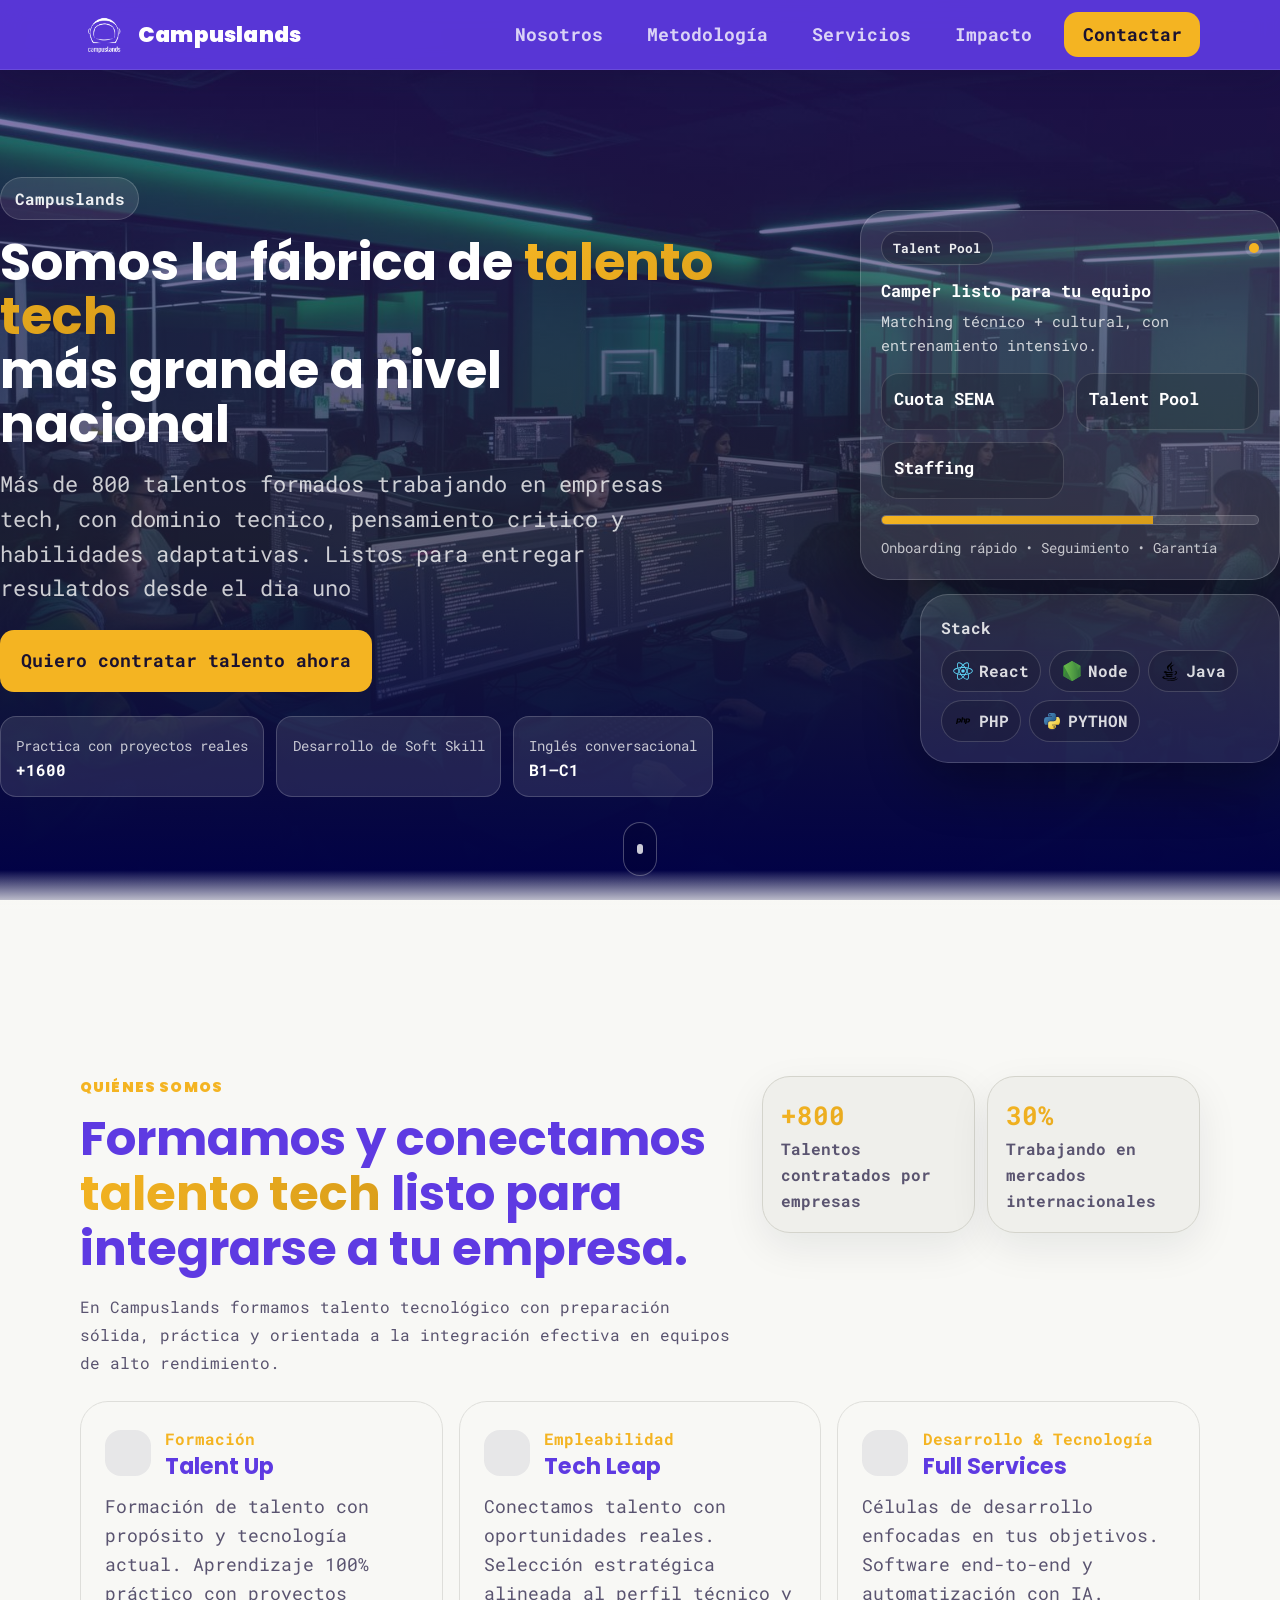
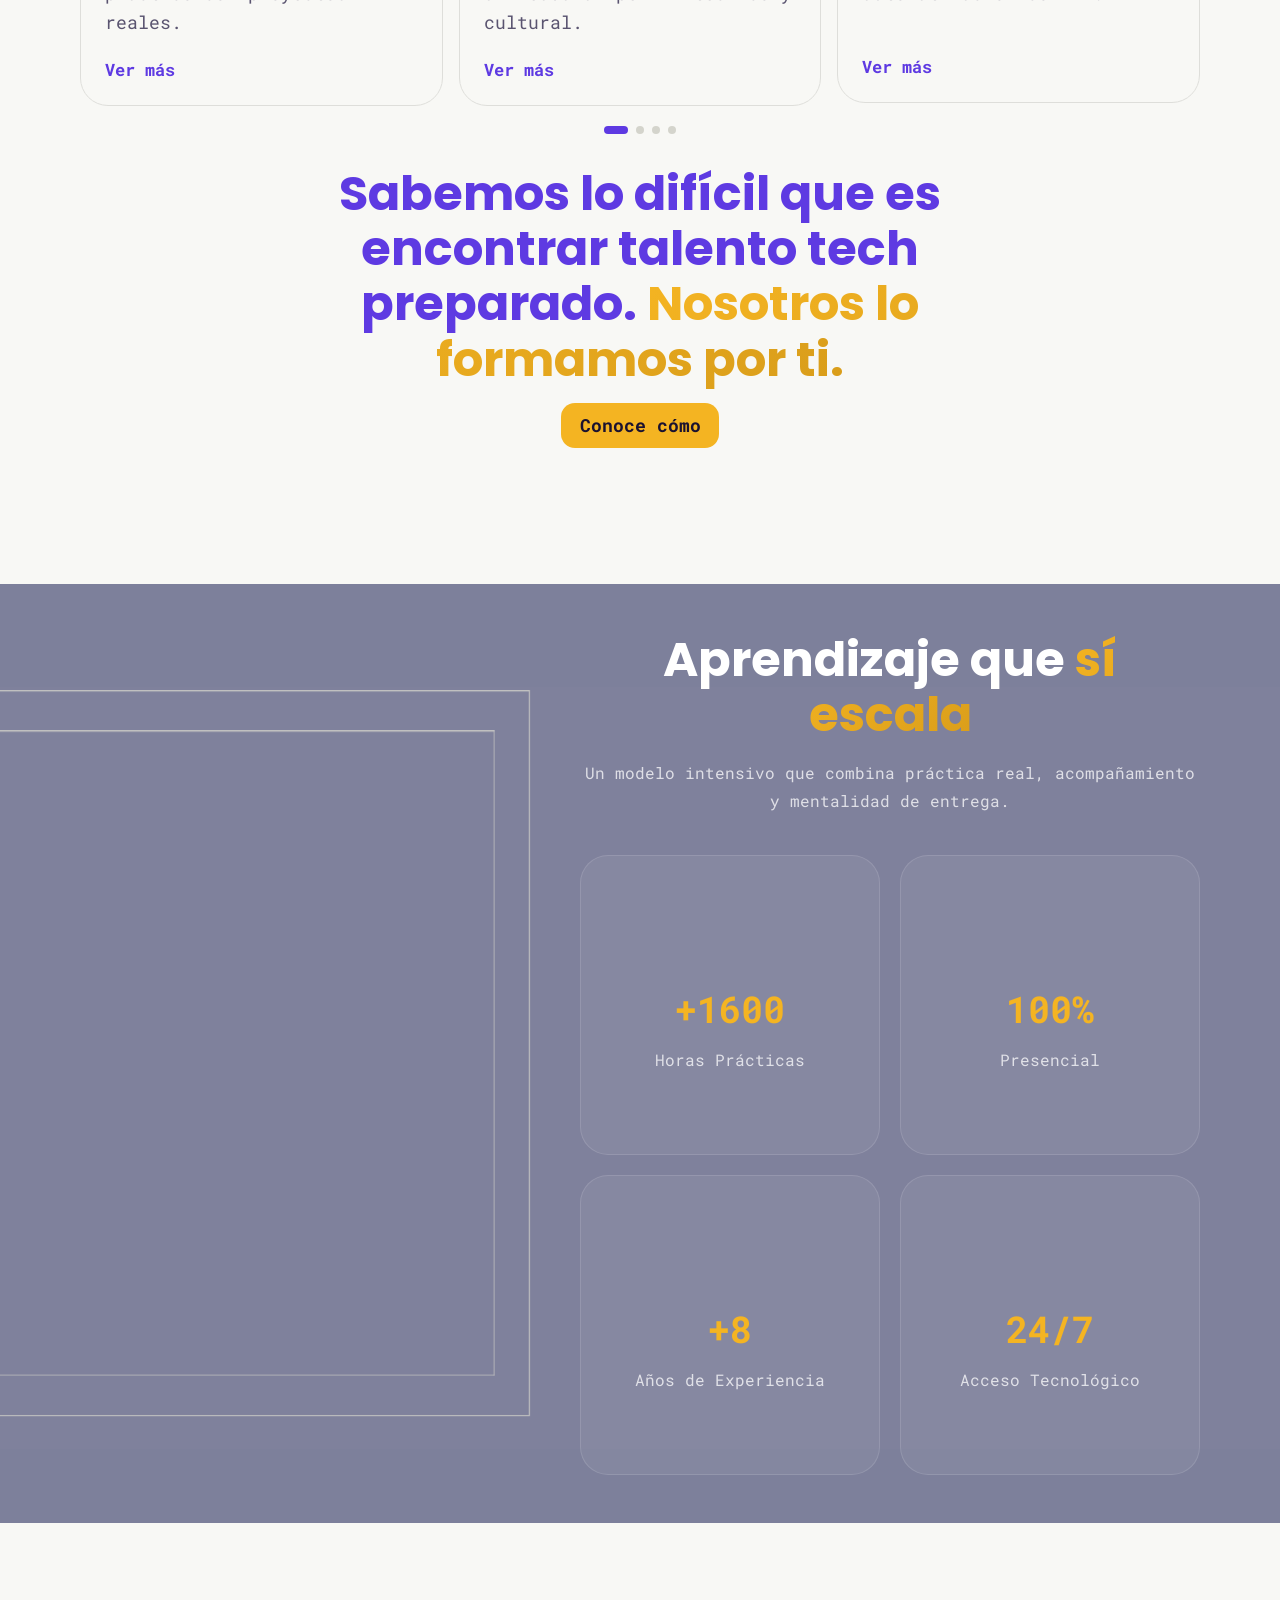
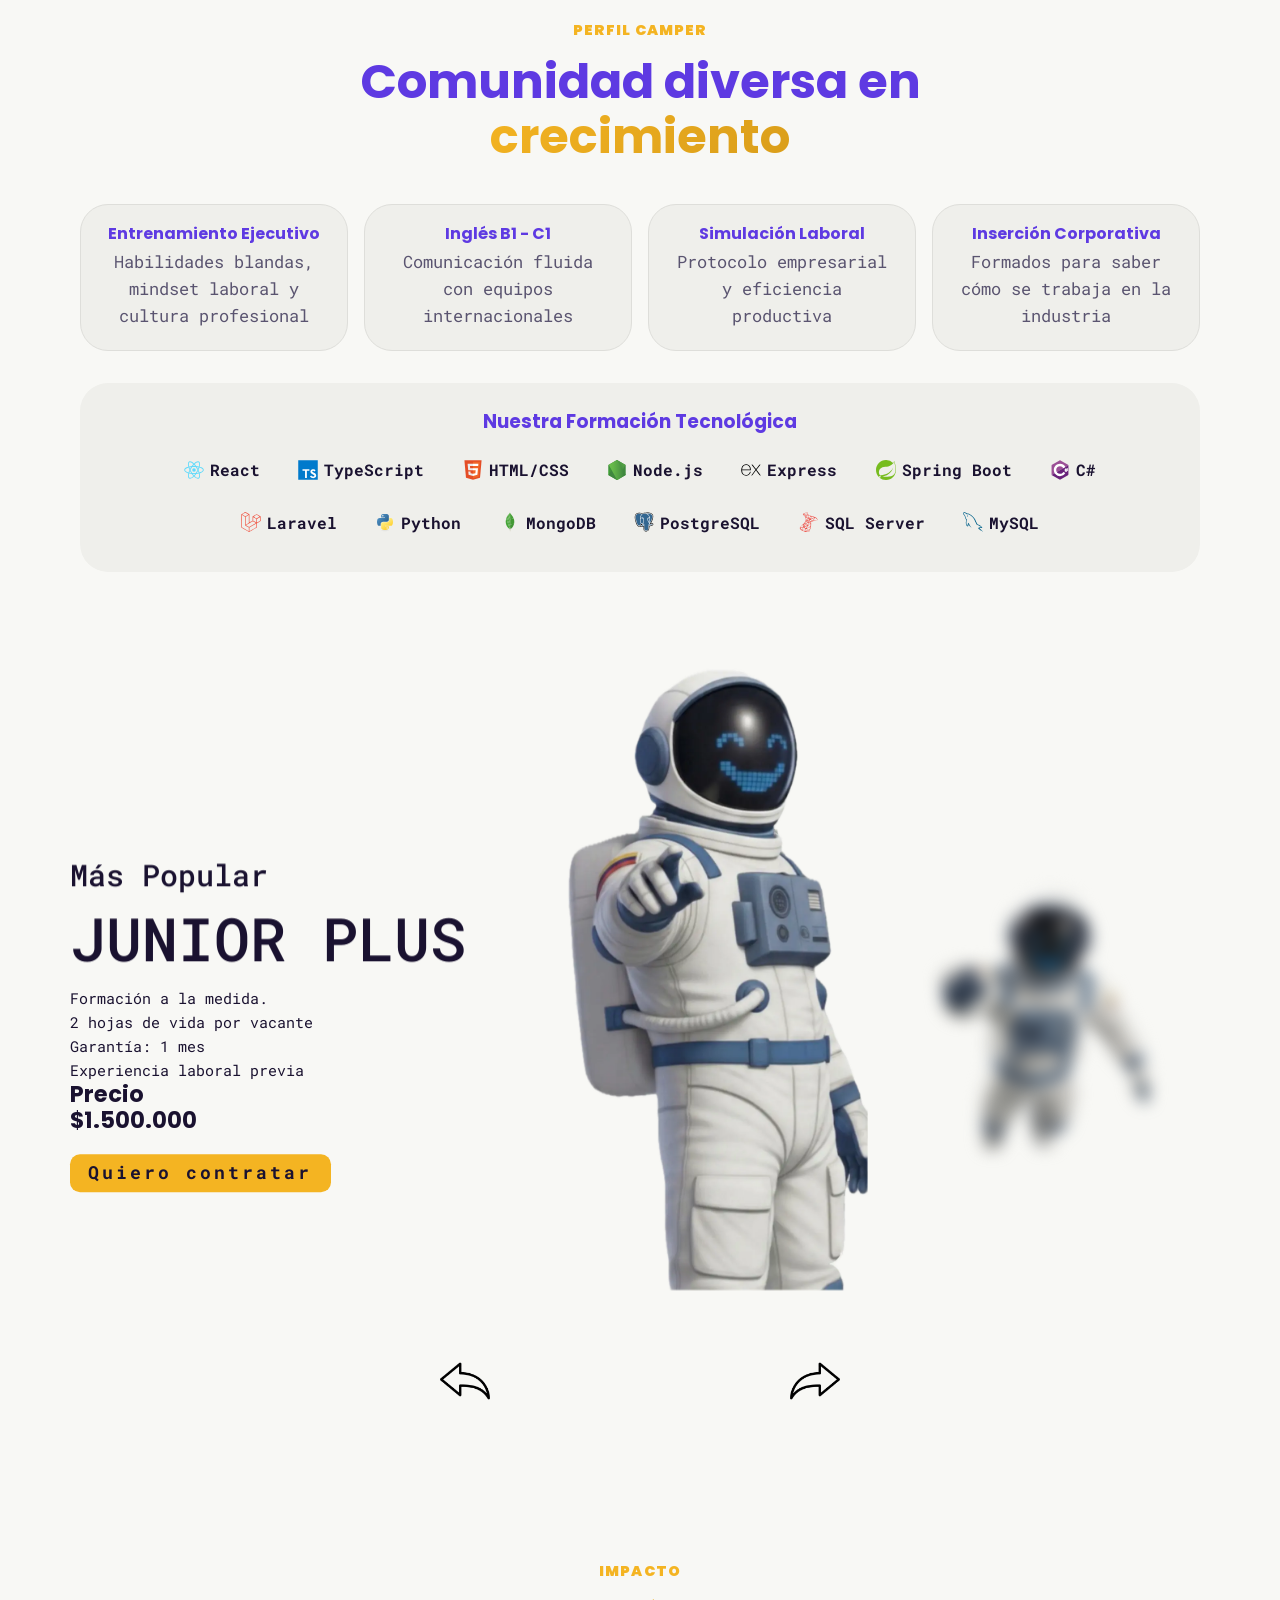
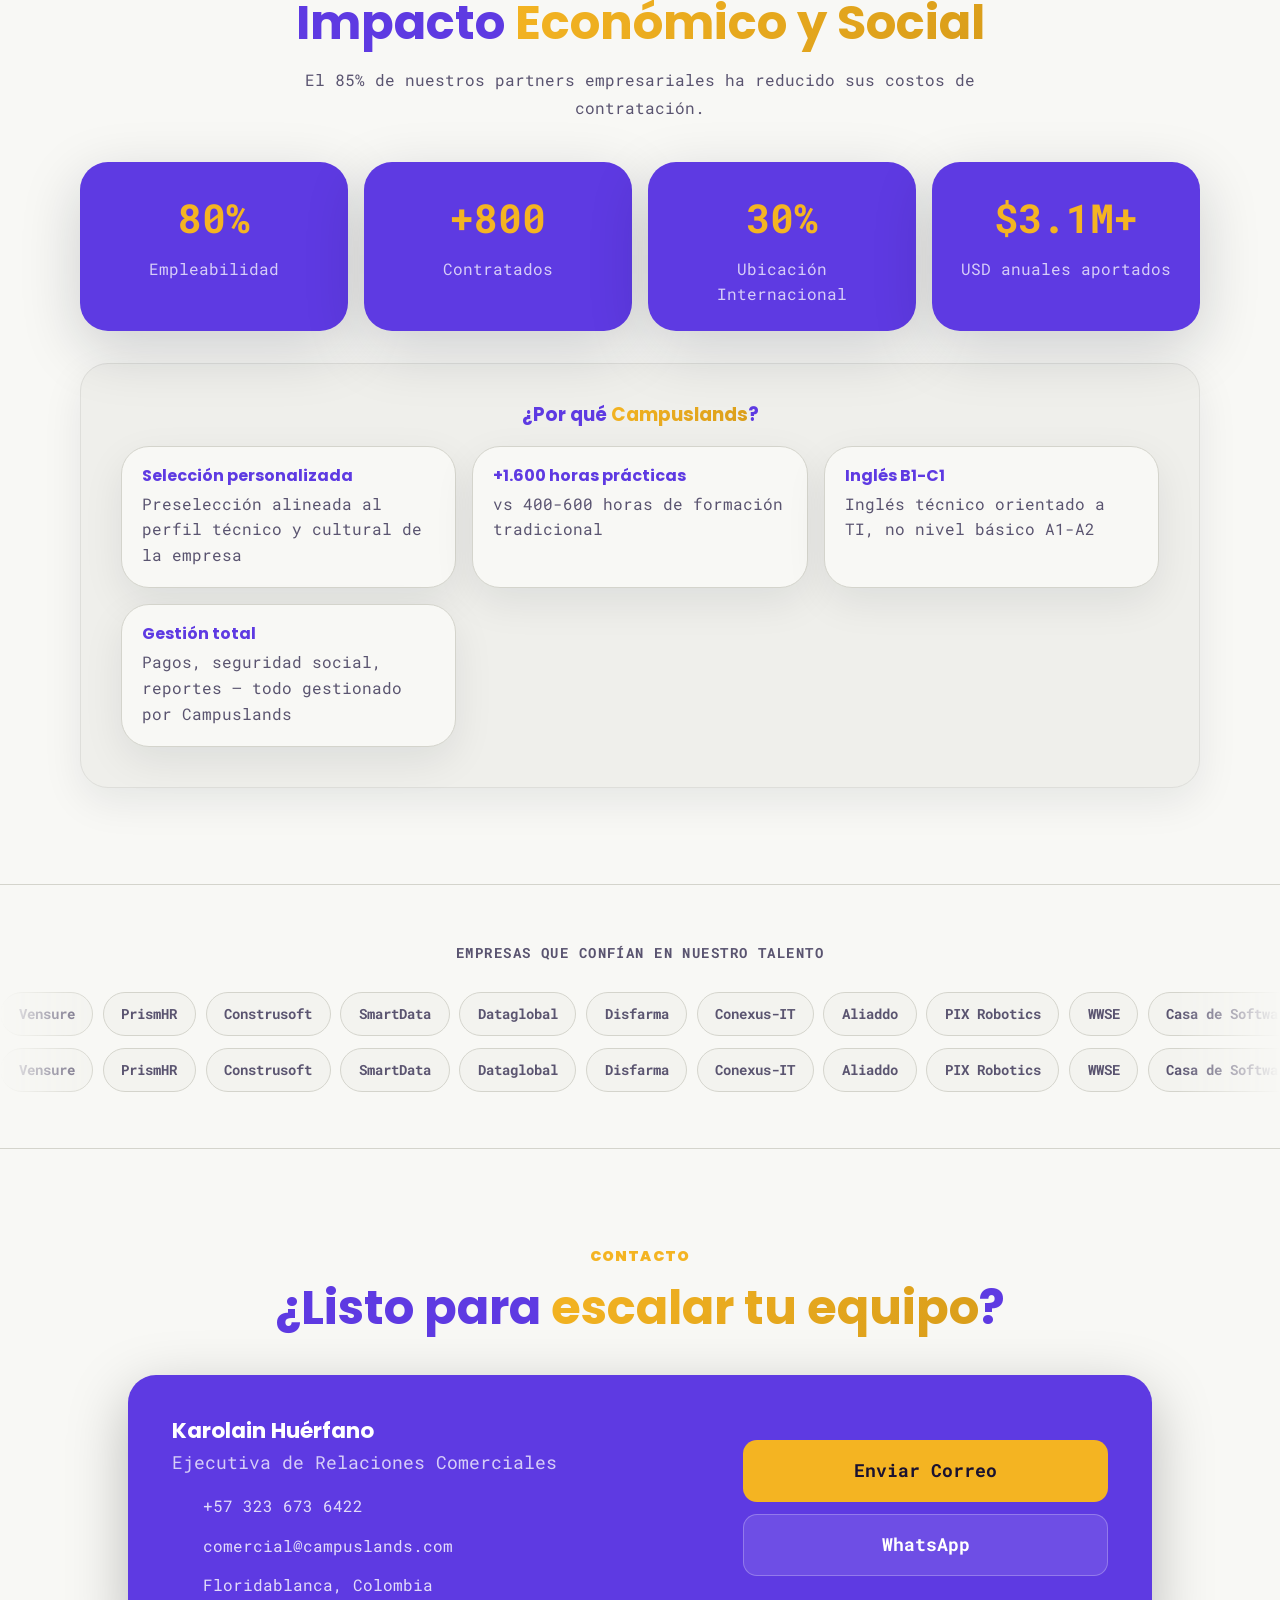
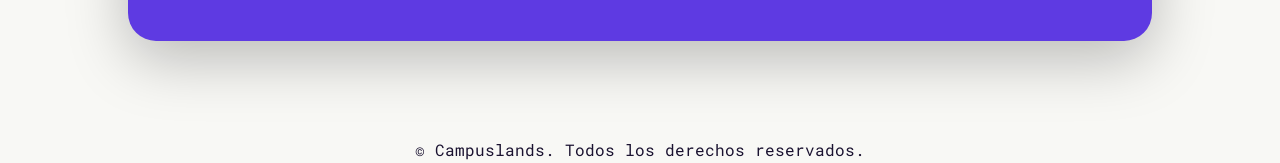
==== index.html @ 9b0f1760 "feat: :sparkles: panel number two add text and button at the end" ====
<!DOCTYPE html>
<html lang="es">

<head>
  <meta charset="UTF-8" />
  <meta name="viewport" content="width=device-width, initial-scale=1.0" />
  <title>Campuslands | Talento Tech a tu Medida</title>
  <meta name="description"
    content="Formamos talento tecnológico a la medida de tu empresa. Programadores listos desde el primer día." />

  <!-- Fonts: Poppins (UI/headings) + Roboto Mono (body) -->
  <link rel="preconnect" href="https://fonts.googleapis.com" />
  <link rel="preconnect" href="https://fonts.gstatic.com" crossorigin />
  <link href="https://fonts.googleapis.com/css2?family=Poppins:wght@400;600;700;900&family=Roboto+Mono:wght@300;400;500&display=swap"
    rel="stylesheet" />

  <!-- CSS -->
  <link rel="stylesheet" href="CSS/main.css" />

  <!-- Lucide Icons -->
  <script src="https://unpkg.com/lucide@0.344.0/dist/umd/lucide.min.js" defer></script>
</head>

<body>

  <!-- NAVBAR -->
  <nav class="navbar">
    <div class="container nav-container">
      <a href="#top" class="nav-brand" aria-label="Ir al inicio">
        <img src="IMG/logo-campus-blanco.png" alt="Campuslands Logo" class="nav-logo" width="48" height="48"
          fetchpriority="high" />
        <span class="nav-title">Campuslands</span>
      </a>

      <div class="nav-menu" id="navMenu">
        <a href="#about" class="nav-link">Nosotros</a>
        <a href="#methodology" class="nav-link">Metodología</a>
        <a href="#services" class="nav-link">Servicios</a>
        <a href="#impact" class="nav-link">Impacto</a>
        <button class="btn-contact" id="btnOpenModal" type="button">Contactar</button>
      </div>

      <button class="nav-toggle" id="navToggle" aria-label="Abrir menú" type="button">
        <span></span><span></span><span></span>
      </button>

      <a href="#contact" class="nav-cta-mobile">Contactar</a>
    </div>
  </nav>

  <!-- HERO -->
  <header class="hero" id="top">
    <div class="hero-overlay"></div>
    <div class="container hero-shell">
      <div class="hero-grid">
        <div class="hero-text fade-up">
          <span class="hero-brand">Campuslands</span>
          <h1 class="hero-title">
            Somos la fábrica de <span class="text-gradient">talento tech</span><br />
            más grande a nivel nacional
          </h1>
          <p class="hero-description">
            Más de 800 talentos formados trabajando en empresas tech, con dominio tecnico, pensamiento critico y habilidades adaptativas. Listos para entregar resulatdos desde el dia uno
          </p>

          <div class="hero-buttons">
            <a href="#contact" class="btn-primary btn-lg nav-link">Quiero contratar talento ahora</a>
          </div>

          <div class="hero-stats">
            <div class="mini-stat">
              <p class="mini-stat__label">Practica con proyectos reales</p>
              <p class="mini-stat__value" data-count="1600">+1600</p>
            </div>
            <div class="mini-stat">
              <p class="mini-stat__label">Desarrollo de Soft Skill</p>
            </div>
            <div class="mini-stat">
              <p class="mini-stat__label">Inglés conversacional</p>
              <p class="mini-stat__value">B1–C1</p>
            </div>
          </div>
        </div>

        <div class="hero-panel" aria-hidden="true">
          <div class="panel-card panel-card--main">
            <div class="panel-head">
              <span class="panel-pill">Talent Pool</span>
              <span class="panel-dot"></span>
            </div>
            <p class="panel-title">Camper listo para tu equipo</p>
            <p class="panel-sub">Matching técnico + cultural, con entrenamiento intensivo.</p>

            <div class="panel-kpis">
              <div class="panel-kpi">
                <div>
                  <p class="panel-title">Cuota SENA</p>
                </div>
              </div>
              <div class="panel-kpi">
                <div>
                  <p class="panel-title">Talent Pool</p>
                </div>
              </div>
              <div class="panel-kpi">
                <div>
                  <p class="panel-title">Staffing</p>
                </div>
              </div>
            </div>

            <div class="panel-bar"><span class="panel-bar__fill"></span></div>
            <p class="panel-foot">Onboarding rápido • Seguimiento • Garantía</p>
          </div>

          <div class="panel-card panel-card--side">
            <p class="side-title">Stack</p>
            <div class="side-tags">
              <span class="tech-item"><img src="IMG/tech/react.svg" alt="React"> React</span>
              <span class="tech-item"><img src="IMG/tech/nodejs.svg" alt="Node"> Node</span>
              <span class="tech-item"><img src="IMG/tech/java.svg" alt="Java"> Java</span>
              <span class="tech-item"><img src="IMG/tech/php.svg" alt="PHP"> PHP</span>
              <span class="tech-item"><img src="IMG/tech/python.svg" alt="PYTHON"> PYTHON</span>
            </div>
          </div>
        </div>
      </div>
    </div>

    <a class="hero-scroll nav-link" href="#about" aria-label="Ir a la sección Nosotros"><span></span></a>
  </header>

   <!-- ABOUT -->
  <section id="about" class="section section-about">
    <div class="container">
      <div class="section-split">
        <div class="section-header section-header--left">
          <p class="section-tag">Quiénes Somos</p>
          <h2 class="section-title">
            Formamos y conectamos <span class="text-gradient">talento tech</span> listo para integrarse a tu empresa.
          </h2>
          <p class="section-description">
            En Campuslands formamos talento tecnológico con preparación sólida, práctica y orientada a la
            integración efectiva en equipos de alto rendimiento.
          </p>
        </div>
 
        <div class="split-aside">
          <div class="aside-card">
            <p class="aside-kpi" data-count="800">+800</p>
            <p class="aside-label">Talentos contratados por empresas</p>
          </div>
          <div class="aside-card">
            <p class="aside-kpi" data-count="30">30%</p>
            <p class="aside-label">Trabajando en mercados internacionales</p>
          </div>
        </div>
      </div>

      <!-- Slider horizontal de cards -->
      <div class="cards-slider">
        <div class="cards-track">

          <div class="about-card" data-expandable>
            <div class="card-top">
              <div class="card-icon"><i data-lucide="users" aria-hidden="true"></i></div>
              <div>
                <p class="card-subtitle">Formación</p>
                <h3 class="card-title">Talent Up</h3>
              </div>
            </div>
            <p class="card-description">
              Formación de talento con propósito y tecnología actual. Aprendizaje 100% práctico con proyectos reales.
            </p>
            <button class="btn-expand" type="button" aria-expanded="false">
              Ver más <i data-lucide="chevron-down" aria-hidden="true"></i>
            </button>
            <ul class="card-details">
              <li>Programas intensivos de 6 a 12 meses</li>
              <li>Stack tecnológico actualizado: React, Node.js, Java, Spring Boot, bases de datos</li>
              <li>Metodología basada en proyectos reales con empresas</li>
              <li>Desarrollo de habilidades blandas: comunicación, trabajo en equipo y liderazgo</li>
              <li>Acompañamiento personalizado con mentores de la industria</li>
            </ul>
          </div>
 
          <div class="about-card" data-expandable>
            <div class="card-top">
              <div class="card-icon"><i data-lucide="zap" aria-hidden="true"></i></div>
              <div>
                <p class="card-subtitle">Empleabilidad</p>
                <h3 class="card-title">Tech Leap</h3>
              </div>
            </div>
            <p class="card-description">
              Conectamos talento con oportunidades reales. Selección estratégica alineada al perfil técnico y cultural.
            </p>
            <button class="btn-expand" type="button" aria-expanded="false">
              Ver más <i data-lucide="chevron-down" aria-hidden="true"></i>
            </button>
            <ul class="card-details">
              <li>Proceso de matching entre candidatos y empresas según perfil técnico y cultural</li>
              <li>Talent Pool con +500 desarrolladores formados y evaluados</li>
              <li>Garantía de reemplazo durante el periodo de prueba</li>
              <li>Reducción del 60% en tiempo de contratación</li>
              <li>Seguimiento post-colocación para asegurar la integración</li>
            </ul>
          </div>
 
          <div class="about-card" data-expandable>
            <div class="card-top">
              <div class="card-icon"><i data-lucide="shield" aria-hidden="true"></i></div>
              <div>
                <p class="card-subtitle">Desarrollo & Tecnología</p>
                <h3 class="card-title">Full Services</h3>
              </div>
            </div>
            <p class="card-description">
              Células de desarrollo enfocadas en tus objetivos. Software end-to-end y automatización con IA.
            </p>
            <button class="btn-expand" type="button" aria-expanded="false">
              Ver más <i data-lucide="chevron-down" aria-hidden="true"></i>
            </button>
            <ul class="card-details">
              <li>Equipos dedicados de desarrollo bajo modalidad outsourcing</li>
              <li>Desarrollo de software a la medida: web, móvil y backend</li>
              <li>Automatización de procesos con inteligencia artificial</li>
              <li>Consultoría tecnológica y transformación digital</li>
              <li>Soporte continuo y escalabilidad según necesidades del negocio</li>
            </ul>
          </div>
 
          <div class="about-card" data-expandable>
            <div class="card-top">
              <div class="card-icon"><i data-lucide="brain" aria-hidden="true"></i></div>
              <div>
                <p class="card-subtitle">Inteligencia Artificial</p>
                <h3 class="card-title">IA Academy</h3>
              </div>
            </div>
            <p class="card-description">
              Células de desarrollo enfocadas en tus objetivos. Software end-to-end y automatización con IA.
            </p>
            <button class="btn-expand" type="button" aria-expanded="false">
              Ver más <i data-lucide="chevron-down" aria-hidden="true"></i>
            </button>
            <ul class="card-details">
              <li>Equipos dedicados de desarrollo bajo modalidad outsourcing</li>
              <li>Desarrollo de software a la medida: web, móvil y backend</li>
              <li>Automatización de procesos con inteligencia artificial</li>
              <li>Consultoría tecnológica y transformación digital</li>
              <li>Soporte continuo y escalabilidad según necesidades del negocio</li>
            </ul>
          </div>
        </div>
        <!-- Dots de navegación — 4 cards -->
        <div class="cards-dots" aria-hidden="true">
          <span class="cards-dot active"></span>
          <span class="cards-dot"></span>  
          <span class="cards-dot"></span>    
          <span class="cards-dot"></span>   
        </div>
      </div>
      <div class="section-header">

        <h2 class="section-title">Sabemos lo difícil que es encontrar talento tech preparado. <span class="text-gradient">Nosotros lo formamos por ti.</span></h2>
        <button class="btn-contact"  type="button"><a href="https://wa.me/573236736422">Conoce cómo</a></button>
      </div>
    </div>
  </section>
  <!-- METHODOLOGY -->
  <section id="methodology" class="section section-methodology">
    <div class="mapaglobal">
      <div class="paises-box" aria-hidden="true">
        <img class="paises-bg"
          src="https://togrowagencia.com/wp-content/uploads/2025/10/Mp-PAISES-CIRCULO1.png"
          alt="" loading="lazy" decoding="async" />
        <img class="paises-nombres"
          src="https://togrowagencia.com/wp-content/uploads/2025/10/Circulo-paises9.png"
          alt="" loading="lazy" decoding="async" />
      </div>
    </div>
    <div class="cuadroinformativo">
      <div class="container">

        <div class="section-header">
          <h2 class="section-title">Aprendizaje que <span class="text-gradient">sí escala</span></h2>
          <p class="section-description">
            Un modelo intensivo que combina práctica real, acompañamiento y mentalidad de entrega.
          </p>
        </div>

        <div class="stats-grid" id="statsGrid">
          <!-- 1 -->
          <div class="stat-card flip-card" data-flip aria-label="Horas Prácticas" tabindex="0">
            <div class="flip-inner">
              <div class="flip-face flip-front">
                <i data-lucide="clock" aria-hidden="true"></i>
                <p class="stat-value" data-count="1600">+1600</p>
                <p class="stat-label">Horas Prácticas</p>
              </div>
              <div class="flip-face flip-back" aria-label="Detalle Horas Prácticas">
                <p class="flip-title">Horas Prácticas</p>
                <p class="flip-text">
                  Entrenamiento intensivo con retos reales, pair programming y prácticas guiadas.
                </p>
                <ul class="flip-list">
                  <li>Proyectos por sprint</li>
                  <li>Mentoría y code review</li>
                  <li>Entrega con portafolio</li>
                </ul>
              </div>
            </div>
          </div>

          <!-- 2 -->
          <div class="stat-card flip-card" data-flip aria-label="Presencial" tabindex="0">
            <div class="flip-inner">
              <div class="flip-face flip-front">
                <i data-lucide="monitor" aria-hidden="true"></i>
                <p class="stat-value" data-count="100">100%</p>
                <p class="stat-label">Presencial</p>
              </div>
              <div class="flip-face flip-back" aria-label="Detalle Presencial">
                <p class="flip-title">Presencial</p>
                <p class="flip-text">
                  Aprendizaje con dinámica de equipo, acompañamiento cercano y sesiones prácticas.
                </p>
                <ul class="flip-list">
                  <li>Ambiente tipo tech hub</li>
                  <li>Rutina y disciplina</li>
                  <li>Networking</li>
                </ul>
              </div>
            </div>
          </div>

          <!-- 3 -->
          <div class="stat-card flip-card" data-flip aria-label="Años de Experiencia" tabindex="0">
            <div class="flip-inner">
              <div class="flip-face flip-front">
                <i data-lucide="code" aria-hidden="true"></i>
                <p class="stat-value" data-count="8">+8</p>
                <p class="stat-label">Años de Experiencia</p>
              </div>
              <div class="flip-face flip-back" aria-label="Detalle Experiencia">
                <p class="flip-title">Experiencia</p>
                <p class="flip-text">
                  Metodología probada con enfoque en empleabilidad y habilidades técnicas reales.
                </p>
                <ul class="flip-list">
                  <li>Currículo actualizado</li>
                  <li>Stack moderno</li>
                  <li>Pruebas técnicas</li>
                </ul>
              </div>
            </div>
          </div>

          <!-- 4 -->
          <div class="stat-card flip-card" data-flip aria-label="Acceso Tecnológico" tabindex="0">
            <div class="flip-inner">
              <div class="flip-face flip-front">
                <i data-lucide="brain" aria-hidden="true"></i>
                <p class="stat-value">24/7</p>
                <p class="stat-label">Acceso Tecnológico</p>
              </div>
              <div class="flip-face flip-back" aria-label="Detalle Acceso Tecnológico">
                <p class="flip-title">Acceso 24/7</p>
                <p class="flip-text">
                  Recursos, laboratorios y herramientas para practicar y avanzar a tu ritmo.
                </p>
                <ul class="flip-list">
                  <li>Contenido y repos</li>
                  <li>Retos y guías</li>
                  <li>Soporte y comunidad</li>
                </ul>
              </div>
            </div>
          </div>
        </div>

      </div>
    </div>
  </section>

  <!-- CAMPER PROFILE -->
  <section class="section section-camper">
    <div class="container">
      <div class="section-header">
        <p class="section-tag">Perfil Camper</p>
        <h2 class="section-title">Comunidad diversa en <span class="text-gradient">crecimiento</span></h2>
      </div>

      <div class="profile-grid">
        <div class="profile-card">
          <i data-lucide="graduation-cap" aria-hidden="true"></i>
          <h3>Entrenamiento Ejecutivo</h3>
          <p>Habilidades blandas, mindset laboral y cultura profesional</p>
        </div>
        <div class="profile-card">
          <i data-lucide="globe" aria-hidden="true"></i>
          <h3>Inglés B1 - C1</h3>
          <p>Comunicación fluida con equipos internacionales</p>
        </div>
        <div class="profile-card">
          <i data-lucide="briefcase" aria-hidden="true"></i>
          <h3>Simulación Laboral</h3>
          <p>Protocolo empresarial y eficiencia productiva</p>
        </div>
        <div class="profile-card">
          <i data-lucide="trending-up" aria-hidden="true"></i>
          <h3>Inserción Corporativa</h3>
          <p>Formados para saber cómo se trabaja en la industria</p>
        </div>
      </div>

      <div class="tech-stack">
        <h3>Nuestra Formación Tecnológica</h3>
        <div class="tech-tags">
          <span class="tech-item"><img src="IMG/tech/react.svg" alt="React"> React</span>
          <span class="tech-item"><img src="IMG/tech/typescript.svg" alt="TypeScript"> TypeScript</span>
          <span class="tech-item"><img src="IMG/tech/html5.svg" alt="HTML"> HTML/CSS</span>
          <span class="tech-item"><img src="IMG/tech/nodejs.svg" alt="Node.js"> Node.js</span>
          <span class="tech-item"><img src="IMG/tech/express.svg" alt="Express"> Express</span>
          <span class="tech-item"><img src="IMG/tech/spring.svg" alt="Spring Boot"> Spring Boot</span>
          <span class="tech-item"><img src="IMG/tech/csharp.svg" alt="C#"> C#</span>
          <span class="tech-item"><img src="IMG/tech/laravel.svg" alt="Laravel"> Laravel</span>
          <span class="tech-item"><img src="IMG/tech/python.svg" alt="Python"> Python</span>
          <span class="tech-item"><img src="IMG/tech/mongodb.svg" alt="MongoDB"> MongoDB</span>
          <span class="tech-item"><img src="IMG/tech/postgresql.svg" alt="PostgreSQL"> PostgreSQL</span>
          <span class="tech-item"><img src="IMG/tech/sqlserver.svg" alt="SQL Server"> SQL Server</span>
          <span class="tech-item"><img src="IMG/tech/mysql.svg" alt="MySQL"> MySQL</span>
        </div>
      </div>
    </div>
  </section>

  <!-- SERVICES — FIX #1: id="services" solo en el <section>, no en el <div class="carousel"> -->
  <section id="services" class="section section-services">
    <div class="carousel">
      <div class="list">
        <div class="item">
          <img src="IMG/img1.webp" alt="Talent Pool — Junior Básico">
          <div class="introduce">
            <div class="title">Talent Pool</div>
            <div class="topic">JUNIOR BÁSICO</div>
            <div class="info"><p>Formación a la medida.</p></div>
            <div>
              <p>2 hojas de vida por vacante</p>
              <p>Garantía: 1 mes</p>
              <p>Experiencia Campuslands</p>
              <h1>Precio</h1>
              <h1>$1.000.000</h1>
            </div>
            <a href="https://wa.me/573236736422" class="seeMore" target="_blank" rel="noopener noreferrer">Quiero contratar</a>
          </div>
        </div>

        <div class="item">
          <img src="IMG/img4.webp" alt="Más Popular — Junior Plus">
          <div class="introduce">
            <div class="title">Más Popular</div>
            <div class="topic">JUNIOR PLUS</div>
            <div class="info"><p>Formación a la medida.</p></div>
            <div>
              <p>2 hojas de vida por vacante</p>
              <p>Garantía: 1 mes</p>
              <p>Experiencia laboral previa</p>
              <h1>Precio</h1>
              <h1>$1.500.000</h1>
            </div>
            <a href="https://wa.me/573236736422" class="seeMore" target="_blank" rel="noopener noreferrer">Quiero contratar</a>
          </div>
        </div>

        <div class="item">
          <img src="IMG/img2.webp" alt="Talent Pool — Dev Mid">
          <div class="introduce">
            <div class="title">Talent Pool</div>
            <div class="topic">DEV MID</div>
            <div class="info"><p>Formación a la medida.</p></div>
            <div>
              <p>2 hojas de vida por vacante</p>
              <p>Garantía: 2 meses</p>
              <p>Amplia experiencia laboral</p>
              <h1>Precio</h1>
              <h1>1 salario Camper</h1>
            </div>
            <a href="https://wa.me/573236736422" class="seeMore" target="_blank" rel="noopener noreferrer">Quiero contratar</a>
          </div>
        </div>
      </div>

      <div class="arrows">
        <button id="prev" aria-label="Anterior">
          <img src="IMG/flecha.webp" alt="anterior">
        </button>
        <button id="next" aria-label="Siguiente">
          <img src="IMG/flecha.webp" alt="siguiente">
        </button>
      </div>
    </div>
  </section>

  <!-- IMPACT -->
  <section id="impact" class="section section-impact">
    <div class="container">
      <div class="section-header">
        <p class="section-tag">Impacto</p>
        <h2 class="section-title">Impacto <span class="text-gradient">Económico y Social</span></h2>
        <p class="section-description">El 85% de nuestros partners empresariales ha reducido sus costos de contratación.</p>
      </div>

      <div class="impact-stats">
        <div class="impact-card">
          <i data-lucide="trending-up" aria-hidden="true"></i>
          <p class="impact-value" data-count="80">80%</p>
          <p class="impact-label">Empleabilidad</p>
        </div>
        <div class="impact-card">
          <i data-lucide="users" aria-hidden="true"></i>
          <p class="impact-value" data-count="800">+800</p>
          <p class="impact-label">Contratados</p>
        </div>
        <div class="impact-card">
          <i data-lucide="globe" aria-hidden="true"></i>
          <p class="impact-value" data-count="30">30%</p>
          <p class="impact-label">Ubicación Internacional</p>
        </div>
        <div class="impact-card">
          <i data-lucide="dollar-sign" aria-hidden="true"></i>
          <p class="impact-value">$3.1M+</p>
          <p class="impact-label">USD anuales aportados</p>
        </div>
      </div>

      <div class="impact-why">
        <h3>¿Por qué <span class="text-gradient">Campuslands</span>?</h3>
        <div class="why-grid">
          <div class="why-item">
            <h4>Selección personalizada</h4>
            <p>Preselección alineada al perfil técnico y cultural de la empresa</p>
          </div>
          <div class="why-item">
            <h4>+1.600 horas prácticas</h4>
            <p>vs 400-600 horas de formación tradicional</p>
          </div>
          <div class="why-item">
            <h4>Inglés B1-C1</h4>
            <p>Inglés técnico orientado a TI, no nivel básico A1-A2</p>
          </div>
          <div class="why-item">
            <h4>Gestión total</h4>
            <p>Pagos, seguridad social, reportes – todo gestionado por Campuslands</p>
          </div>
        </div>
      </div>
    </div>
  </section>

  <!-- CLIENTS -->
  <section class="section-clients">
    <p class="clients-title">Empresas que confían en nuestro talento</p>
    <div class="marquee-wrap">
      <div class="marquee-track marquee-track--left" aria-hidden="true">
        <span>Vensure</span><span>PrismHR</span><span>Construsoft</span><span>SmartData</span>
        <span>Dataglobal</span><span>Disfarma</span><span>Conexus-IT</span><span>Aliaddo</span>
        <span>PIX Robotics</span><span>WWSE</span><span>Casa de Software</span><span>MacondoTek</span>
        <span>Conexalas</span><span>Lechecol</span>
        <span>Vensure</span><span>PrismHR</span><span>Construsoft</span><span>SmartData</span>
        <span>Dataglobal</span><span>Disfarma</span><span>Conexus-IT</span><span>Aliaddo</span>
        <span>PIX Robotics</span><span>WWSE</span><span>Casa de Software</span><span>MacondoTek</span>
        <span>Conexalas</span><span>Lechecol</span>
      </div>
    </div>
    <div class="marquee-wrap">
      <div class="marquee-track marquee-track--right" aria-hidden="true">
        <span>Vensure</span><span>PrismHR</span><span>Construsoft</span><span>SmartData</span>
        <span>Dataglobal</span><span>Disfarma</span><span>Conexus-IT</span><span>Aliaddo</span>
        <span>PIX Robotics</span><span>WWSE</span><span>Casa de Software</span><span>MacondoTek</span>
        <span>Conexalas</span><span>Lechecol</span>
        <span>Vensure</span><span>PrismHR</span><span>Construsoft</span><span>SmartData</span>
        <span>Dataglobal</span><span>Disfarma</span><span>Conexus-IT</span><span>Aliaddo</span>
        <span>PIX Robotics</span><span>WWSE</span><span>Casa de Software</span><span>MacondoTek</span>
        <span>Conexalas</span><span>Lechecol</span>
      </div>
    </div>
  </section>

  <!-- CONTACT -->
  <section id="contact" class="section section-contact">
    <div class="container">
      <div class="section-header">
        <p class="section-tag">Contacto</p>
        <h2 class="section-title">¿Listo para <span class="text-gradient">escalar tu equipo</span>?</h2>
      </div>

      <div class="contact-card">
        <div class="contact-info">
          <h3>Karolain Huérfano</h3>
          <p class="contact-role">Ejecutiva de Relaciones Comerciales</p>
          <div class="contact-details">
            <a href="tel:+573236736422"><i data-lucide="phone" aria-hidden="true"></i> +57 323 673 6422</a>
            <a href="mailto:comercial@campuslands.com"><i data-lucide="mail" aria-hidden="true"></i> comercial@campuslands.com</a>
            <p><i data-lucide="map-pin" aria-hidden="true"></i> Floridablanca, Colombia</p>
          </div>
        </div>

        <div class="contact-buttons">
          <a href="mailto:comercial@campuslands.com" class="btn-primary btn-lg">Enviar Correo</a>
          <a href="https://wa.me/573236736422" target="_blank" rel="noopener noreferrer"
            class="btn-secondary btn-lg">WhatsApp</a>
        </div>
      </div>
    </div>
  </section>

  <!-- FOOTER -->
  <footer class="footer">
    <div class="container">
      <p>&copy; <span id="year"></span> Campuslands. Todos los derechos reservados.</p>
    </div>
  </footer>

  <!-- MODAL DE CONTACTO -->
  <div id="contact-modal" class="modal" role="dialog" aria-modal="true" aria-labelledby="modal-title">
    <div class="modal-box">
      <button class="modal-close" aria-label="Cerrar modal" type="button">
        <i data-lucide="x" aria-hidden="true"></i>
      </button>

      <p class="section-tag">Hablemos</p>
      <h2 id="modal-title" class="modal-title">Solicita tu <span class="text-gradient">Talent Pool</span></h2>
      <p class="modal-subtitle">Escríbenos y te contactamos en menos de 24 horas.</p>

      <div class="modal-actions">
        <a href="mailto:comercial@campuslands.com" class="btn-primary btn-lg modal-btn">
          <i data-lucide="mail" aria-hidden="true"></i> Enviar Correo
        </a>
        <a href="https://wa.me/573236736422" target="_blank" rel="noopener noreferrer"
          class="btn-secondary btn-lg modal-btn modal-btn--wa">
          <i data-lucide="message-circle" aria-hidden="true"></i> WhatsApp
        </a>
      </div>

      <div class="modal-contact-info">
        <p><i data-lucide="phone" aria-hidden="true"></i> +57 323 673 6422</p>
        <p><i data-lucide="map-pin" aria-hidden="true"></i> Floridablanca, Colombia</p>
      </div>
    </div>
  </div>


  

  <!-- OVERLAY MENÚ MÓVIL — FIX #5 -->
  <div id="navOverlay" class="nav-overlay"></div>

  <script src="JS/script.js" defer></script>
</body>

</html>
---- CSS/main.css ----
/* ==========================================
   MAIN.CSS — Punto de entrada
   ========================================== */

/* ── BASE ── */
@import './base/variables.css';
@import './base/reset.css';
@import './base/typography.css';

/* ── LAYOUT ── */
@import './layout/container.css';
@import './layout/grid.css';

/* ── COMPONENTS ── */
@import './components/navbar.css';
@import './components/hero.css';
@import './components/cards.css';
@import './components/stats.css';
@import './components/methodology.css';
@import './components/services.css';
@import './components/impact.css';
@import './components/clients.css';
@import './components/contact.css';
@import './components/modal.css';
@import './components/footer.css';
@import './components/carousel.css';

/* ── SECTIONS ── */
@import './sections/about.css';

/* ── UTILITIES ── */
@import './utilities/animations.css';
@import './utilities/accessibility.css';

/* ── RESPONSIVE (siempre al final) ── */
@import './responsive/breakpoints.css';
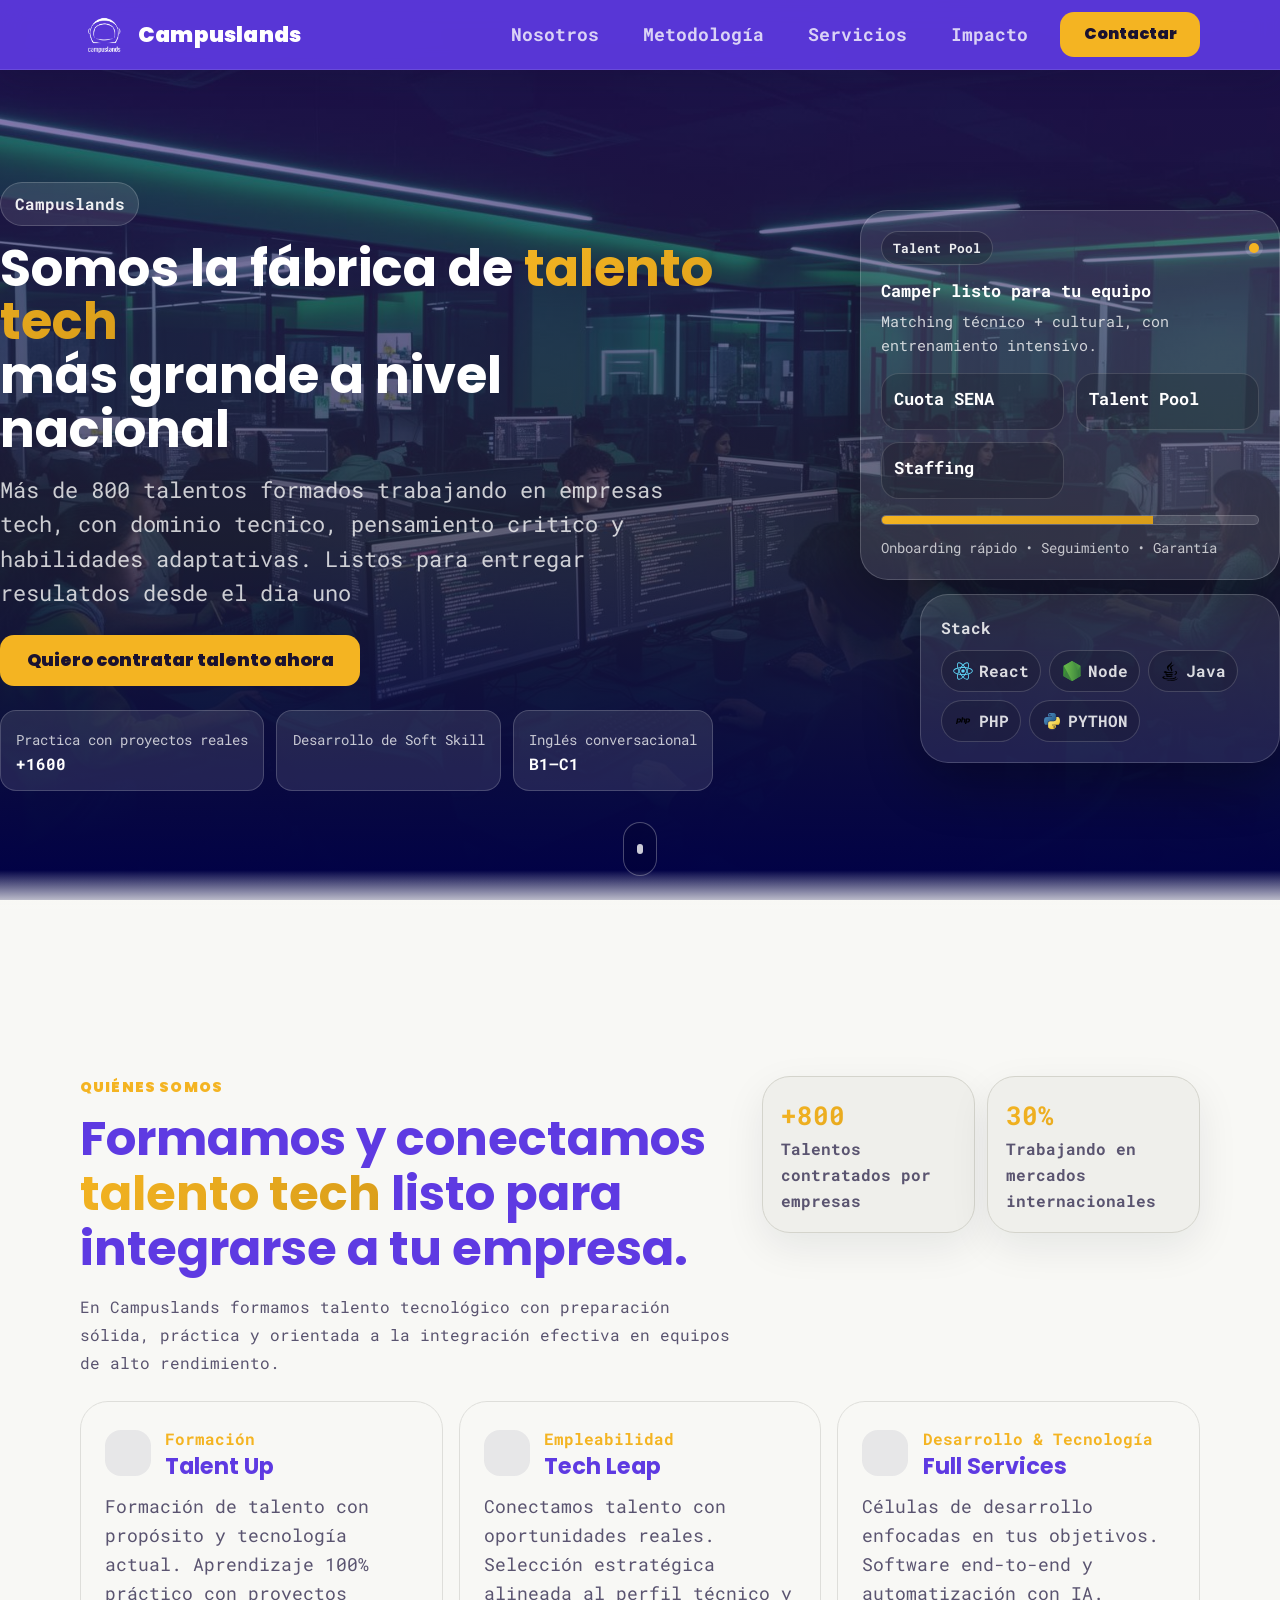
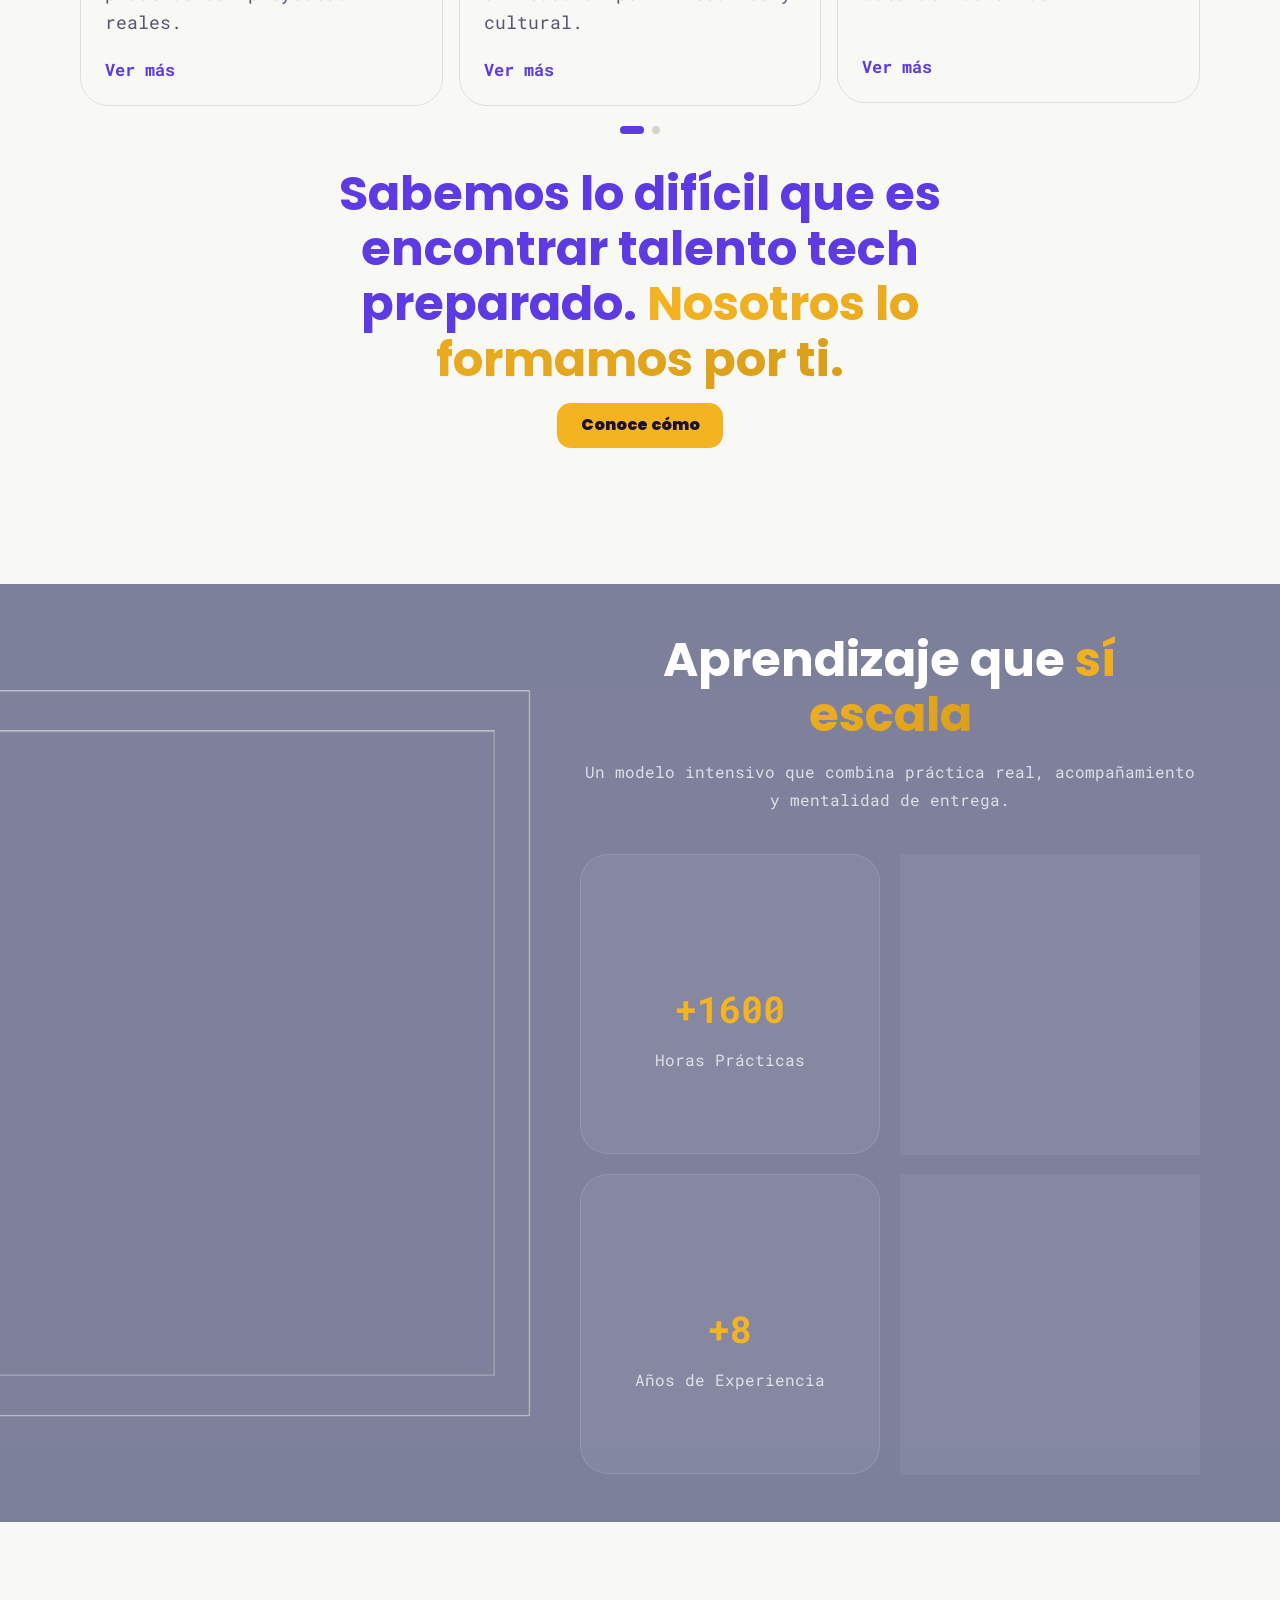
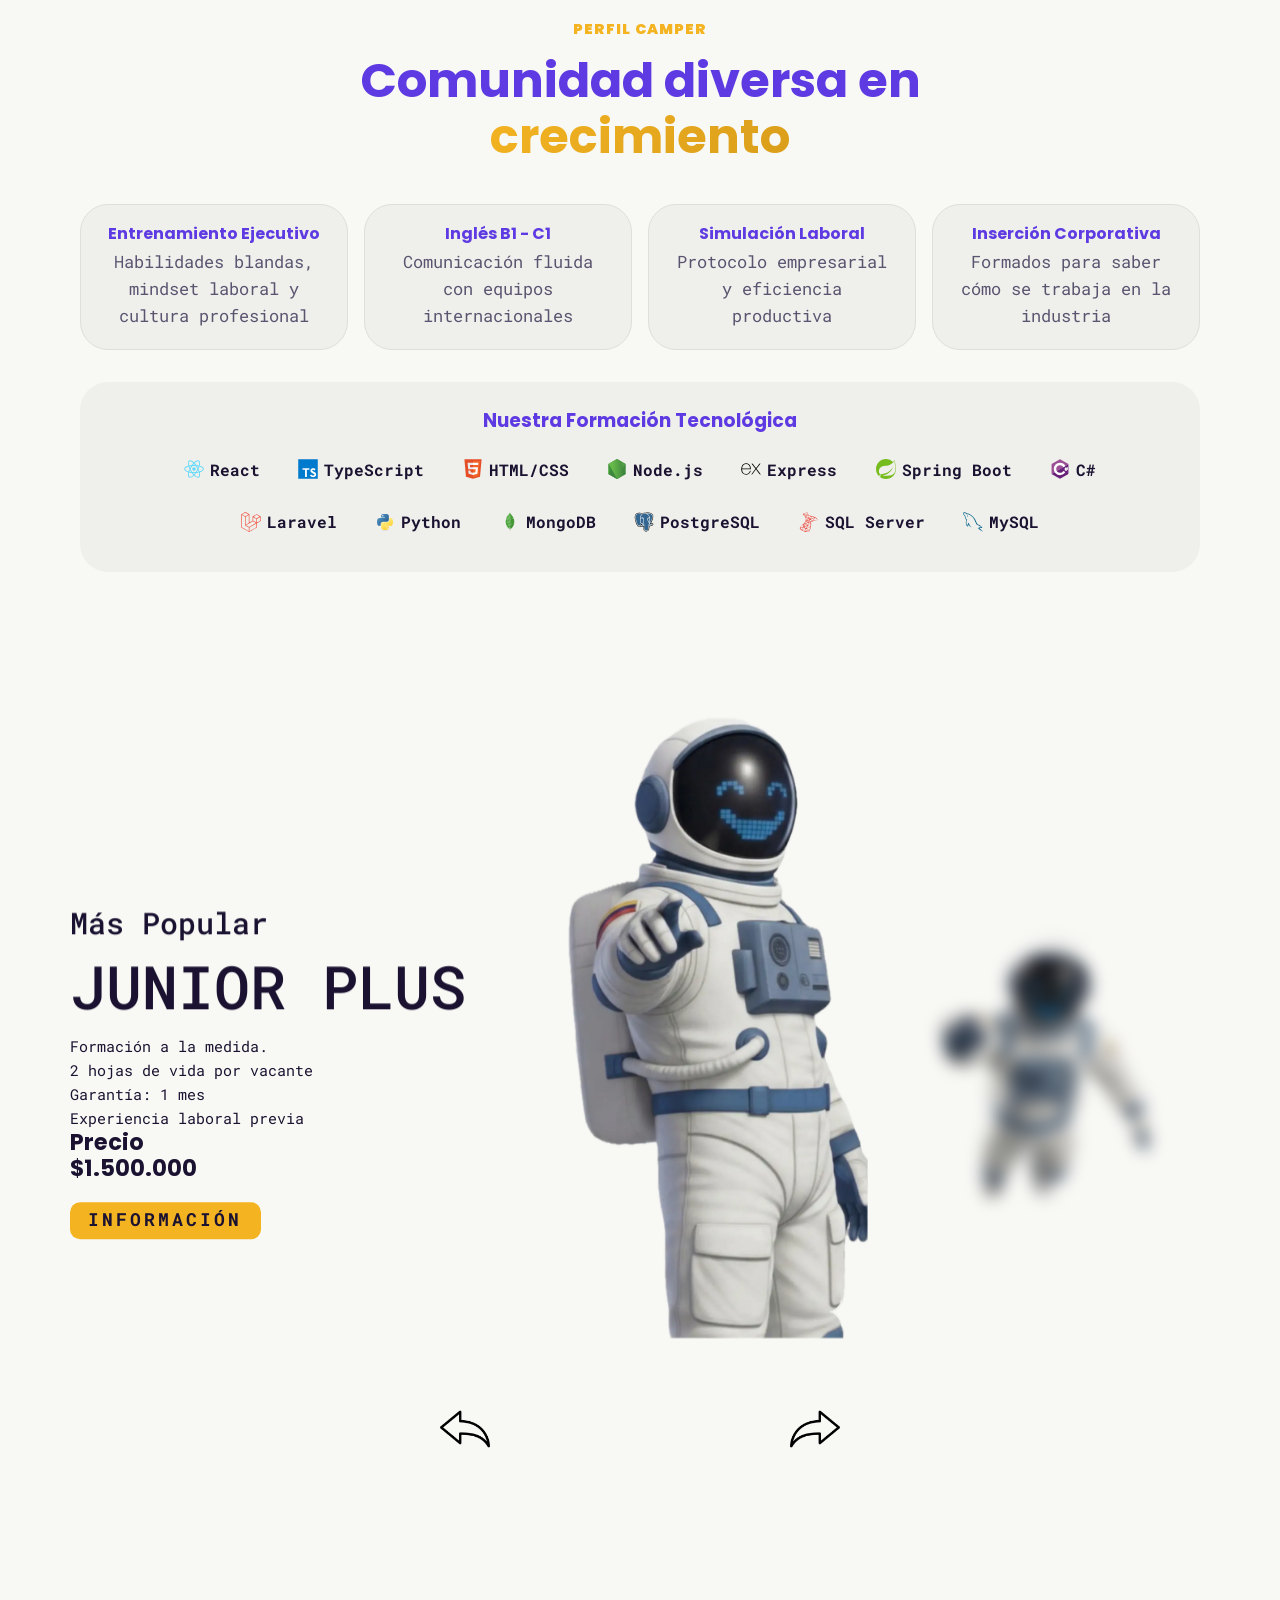
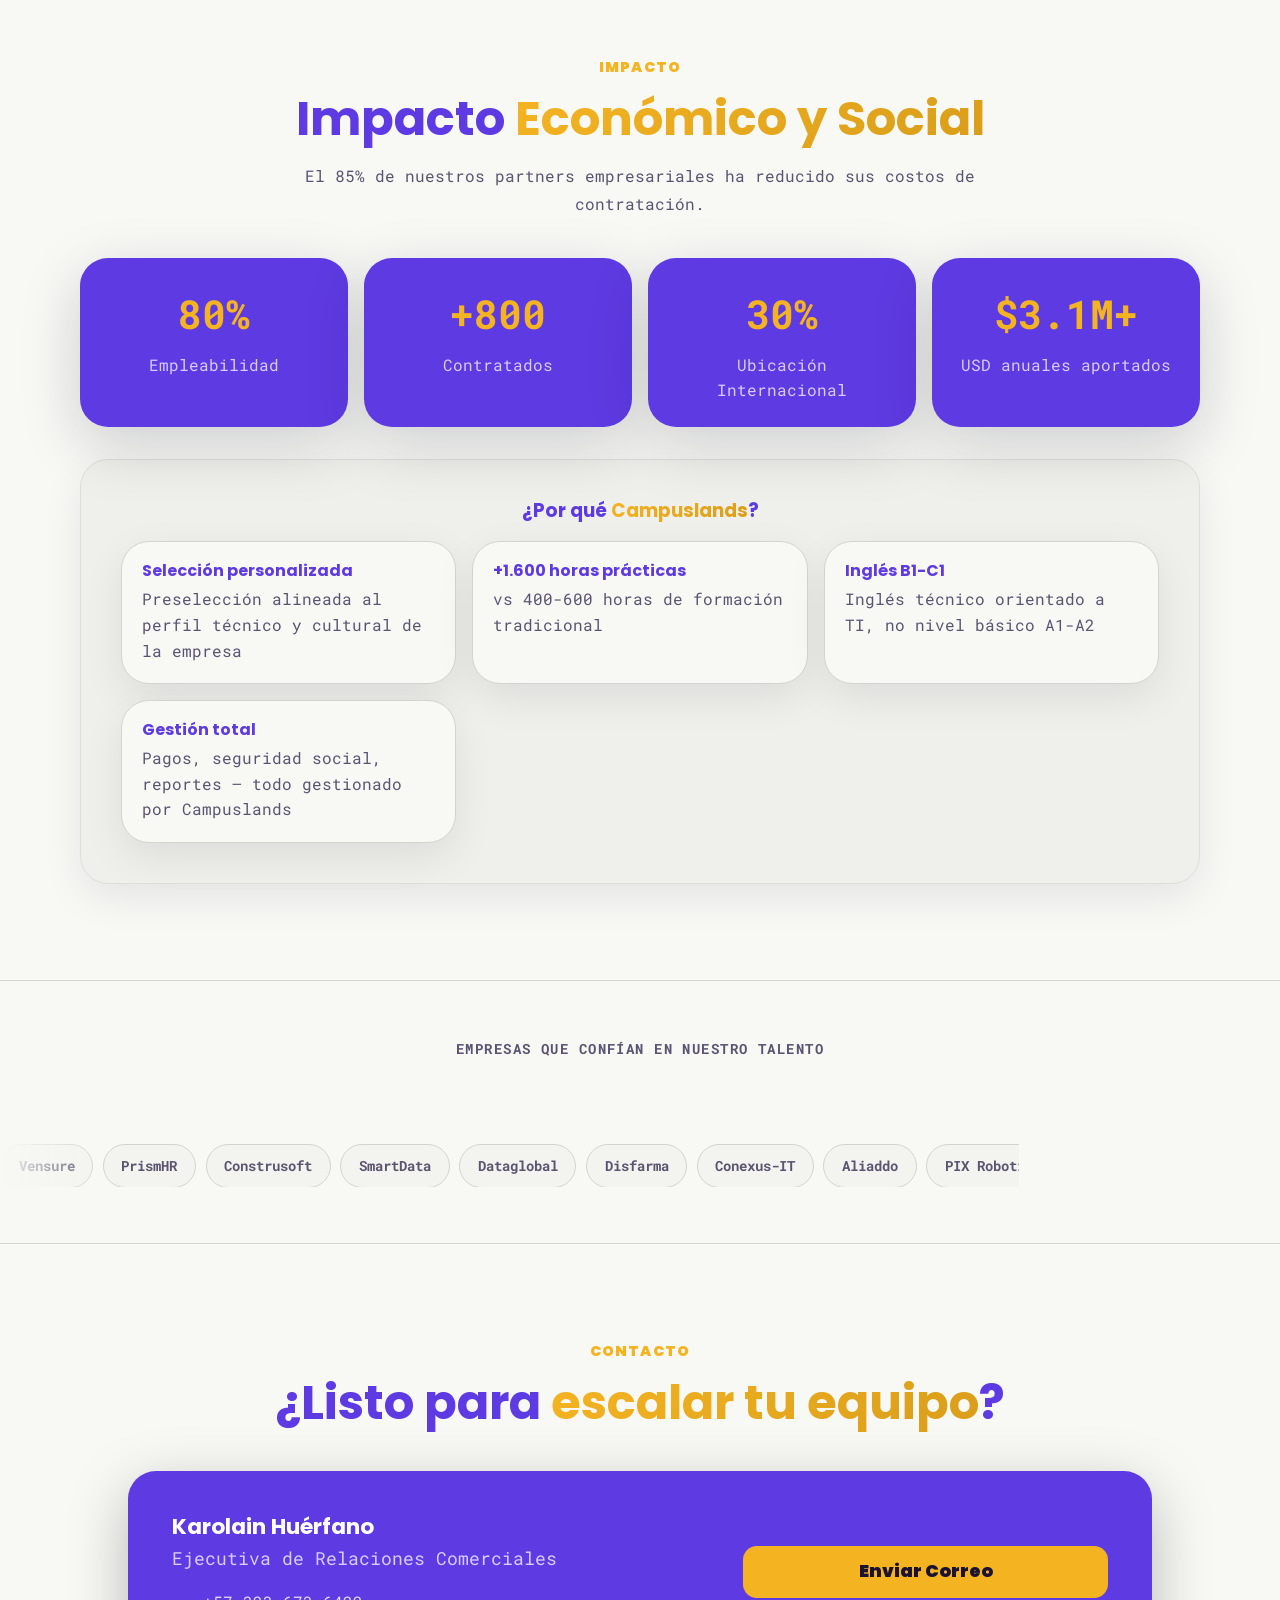
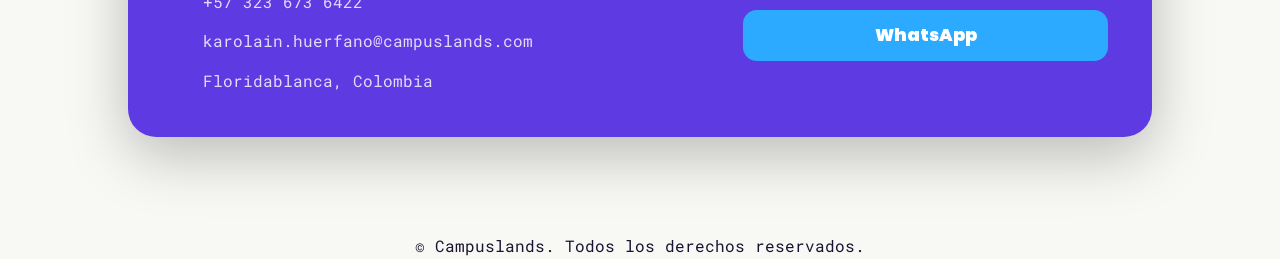
==== commit 47f5eb9f: "feat: :sparkles: email and button correction" ====
--- a/index.html
+++ b/index.html
@@ -11,7 +11,8 @@
   <!-- Fonts: Poppins (UI/headings) + Roboto Mono (body) -->
   <link rel="preconnect" href="https://fonts.googleapis.com" />
   <link rel="preconnect" href="https://fonts.gstatic.com" crossorigin />
-  <link href="https://fonts.googleapis.com/css2?family=Poppins:wght@400;600;700;900&family=Roboto+Mono:wght@300;400;500&display=swap"
+  <link
+    href="https://fonts.googleapis.com/css2?family=Poppins:wght@400;600;700;900&family=Roboto+Mono:wght@300;400;500&display=swap"
     rel="stylesheet" />
 
   <!-- CSS -->
@@ -37,7 +38,7 @@
         <a href="#methodology" class="nav-link">Metodología</a>
         <a href="#services" class="nav-link">Servicios</a>
         <a href="#impact" class="nav-link">Impacto</a>
-        <button class="btn-contact" id="btnOpenModal" type="button">Contactar</button>
+        <button class="btn-primary" id="btnOpenModal" type="button">Contactar</button>
       </div>
 
       <button class="nav-toggle" id="navToggle" aria-label="Abrir menú" type="button">
@@ -60,11 +61,12 @@
             más grande a nivel nacional
           </h1>
           <p class="hero-description">
-            Más de 800 talentos formados trabajando en empresas tech, con dominio tecnico, pensamiento critico y habilidades adaptativas. Listos para entregar resulatdos desde el dia uno
+            Más de 800 talentos formados trabajando en empresas tech, con dominio tecnico, pensamiento critico y
+            habilidades adaptativas. Listos para entregar resulatdos desde el dia uno
           </p>
 
           <div class="hero-buttons">
-            <a href="#contact" class="btn-primary btn-lg nav-link">Quiero contratar talento ahora</a>
+            <a href="https://wa.me/573236736422" class="btn-primary btn-lg nav-link">Quiero contratar talento ahora</a>
           </div>
 
           <div class="hero-stats">
@@ -130,7 +132,7 @@
     <a class="hero-scroll nav-link" href="#about" aria-label="Ir a la sección Nosotros"><span></span></a>
   </header>
 
-   <!-- ABOUT -->
+  <!-- ABOUT -->
   <section id="about" class="section section-about">
     <div class="container">
       <div class="section-split">
@@ -144,7 +146,7 @@
             integración efectiva en equipos de alto rendimiento.
           </p>
         </div>
- 
+
         <div class="split-aside">
           <div class="aside-card">
             <p class="aside-kpi" data-count="800">+800</p>
@@ -183,7 +185,7 @@
               <li>Acompañamiento personalizado con mentores de la industria</li>
             </ul>
           </div>
- 
+
           <div class="about-card" data-expandable>
             <div class="card-top">
               <div class="card-icon"><i data-lucide="zap" aria-hidden="true"></i></div>
@@ -206,7 +208,7 @@
               <li>Seguimiento post-colocación para asegurar la integración</li>
             </ul>
           </div>
- 
+
           <div class="about-card" data-expandable>
             <div class="card-top">
               <div class="card-icon"><i data-lucide="shield" aria-hidden="true"></i></div>
@@ -229,7 +231,7 @@
               <li>Soporte continuo y escalabilidad según necesidades del negocio</li>
             </ul>
           </div>
- 
+
           <div class="about-card" data-expandable>
             <div class="card-top">
               <div class="card-icon"><i data-lucide="brain" aria-hidden="true"></i></div>
@@ -256,15 +258,15 @@
         <!-- Dots de navegación — 4 cards -->
         <div class="cards-dots" aria-hidden="true">
           <span class="cards-dot active"></span>
-          <span class="cards-dot"></span>  
-          <span class="cards-dot"></span>    
-          <span class="cards-dot"></span>   
+          <span class="cards-dot"></span>
         </div>
       </div>
       <div class="section-header">
 
-        <h2 class="section-title">Sabemos lo difícil que es encontrar talento tech preparado. <span class="text-gradient">Nosotros lo formamos por ti.</span></h2>
-        <button class="btn-contact"  type="button"><a href="https://wa.me/573236736422">Conoce cómo</a></button>
+        <h2 class="section-title">Sabemos lo difícil que es encontrar talento tech preparado. <span
+            class="text-gradient">Nosotros lo formamos por ti.</span></h2>
+        <a href="https://wa.me/573236736422" class="btn-primary" target="_blank" rel="noopener noreferrer">Conoce
+          cómo</a>
       </div>
     </div>
   </section>
@@ -272,11 +274,9 @@
   <section id="methodology" class="section section-methodology">
     <div class="mapaglobal">
       <div class="paises-box" aria-hidden="true">
-        <img class="paises-bg"
-          src="https://togrowagencia.com/wp-content/uploads/2025/10/Mp-PAISES-CIRCULO1.png"
-          alt="" loading="lazy" decoding="async" />
-        <img class="paises-nombres"
-          src="https://togrowagencia.com/wp-content/uploads/2025/10/Circulo-paises9.png"
+        <img class="paises-bg" src="https://togrowagencia.com/wp-content/uploads/2025/10/Mp-PAISES-CIRCULO1.png" alt=""
+          loading="lazy" decoding="async" />
+        <img class="paises-nombres" src="https://togrowagencia.com/wp-content/uploads/2025/10/Circulo-paises9.png"
           alt="" loading="lazy" decoding="async" />
       </div>
     </div>
@@ -445,7 +445,9 @@
           <div class="introduce">
             <div class="title">Talent Pool</div>
             <div class="topic">JUNIOR BÁSICO</div>
-            <div class="info"><p>Formación a la medida.</p></div>
+            <div class="info">
+              <p>Formación a la medida.</p>
+            </div>
             <div>
               <p>2 hojas de vida por vacante</p>
               <p>Garantía: 1 mes</p>
@@ -453,7 +455,8 @@
               <h1>Precio</h1>
               <h1>$1.000.000</h1>
             </div>
-            <a href="https://wa.me/573236736422" class="seeMore" target="_blank" rel="noopener noreferrer">Quiero contratar</a>
+            <a href="https://wa.me/573236736422" class="seeMore" target="_blank"
+              rel="noopener noreferrer">INFORMACIÓN</a>
           </div>
         </div>
 
@@ -462,7 +465,9 @@
           <div class="introduce">
             <div class="title">Más Popular</div>
             <div class="topic">JUNIOR PLUS</div>
-            <div class="info"><p>Formación a la medida.</p></div>
+            <div class="info">
+              <p>Formación a la medida.</p>
+            </div>
             <div>
               <p>2 hojas de vida por vacante</p>
               <p>Garantía: 1 mes</p>
@@ -470,7 +475,8 @@
               <h1>Precio</h1>
               <h1>$1.500.000</h1>
             </div>
-            <a href="https://wa.me/573236736422" class="seeMore" target="_blank" rel="noopener noreferrer">Quiero contratar</a>
+            <a href="https://wa.me/573236736422" class="seeMore" target="_blank"
+              rel="noopener noreferrer">INFORMACIÓN</a>
           </div>
         </div>
 
@@ -479,7 +485,9 @@
           <div class="introduce">
             <div class="title">Talent Pool</div>
             <div class="topic">DEV MID</div>
-            <div class="info"><p>Formación a la medida.</p></div>
+            <div class="info">
+              <p>Formación a la medida.</p>
+            </div>
             <div>
               <p>2 hojas de vida por vacante</p>
               <p>Garantía: 2 meses</p>
@@ -487,7 +495,8 @@
               <h1>Precio</h1>
               <h1>1 salario Camper</h1>
             </div>
-            <a href="https://wa.me/573236736422" class="seeMore" target="_blank" rel="noopener noreferrer">Quiero contratar</a>
+            <a href="https://wa.me/573236736422" class="seeMore" target="_blank"
+              rel="noopener noreferrer">INFORMACIÓN</a>
           </div>
         </div>
       </div>
@@ -509,7 +518,8 @@
       <div class="section-header">
         <p class="section-tag">Impacto</p>
         <h2 class="section-title">Impacto <span class="text-gradient">Económico y Social</span></h2>
-        <p class="section-description">El 85% de nuestros partners empresariales ha reducido sus costos de contratación.</p>
+        <p class="section-description">El 85% de nuestros partners empresariales ha reducido sus costos de contratación.
+        </p>
       </div>
 
       <div class="impact-stats">
@@ -602,13 +612,17 @@
           <p class="contact-role">Ejecutiva de Relaciones Comerciales</p>
           <div class="contact-details">
             <a href="tel:+573236736422"><i data-lucide="phone" aria-hidden="true"></i> +57 323 673 6422</a>
-            <a href="mailto:comercial@campuslands.com"><i data-lucide="mail" aria-hidden="true"></i> comercial@campuslands.com</a>
+            <a href="mailto:karolain.huerfano@campuslands.com">
+              <i data-lucide="mail" aria-hidden="true"></i>
+              karolain.huerfano@campuslands.com
+            </a>
             <p><i data-lucide="map-pin" aria-hidden="true"></i> Floridablanca, Colombia</p>
           </div>
         </div>
 
         <div class="contact-buttons">
-          <a href="mailto:comercial@campuslands.com" class="btn-primary btn-lg">Enviar Correo</a>
+          <a href="mailto:karolain.huerfano@campuslands.com"
+            class="btn-primary btn-lg">Enviar Correo</a>
           <a href="https://wa.me/573236736422" target="_blank" rel="noopener noreferrer"
             class="btn-secondary btn-lg">WhatsApp</a>
         </div>
@@ -635,15 +649,15 @@
       <p class="modal-subtitle">Escríbenos y te contactamos en menos de 24 horas.</p>
 
       <div class="modal-actions">
-        <a href="mailto:comercial@campuslands.com" class="btn-primary btn-lg modal-btn">
+        <a href="mailto:karolain.huerfano@campuslands.com"
+          class="btn-primary btn-lg btn-full">
           <i data-lucide="mail" aria-hidden="true"></i> Enviar Correo
         </a>
         <a href="https://wa.me/573236736422" target="_blank" rel="noopener noreferrer"
-          class="btn-secondary btn-lg modal-btn modal-btn--wa">
+          class="btn-secondary btn-lg btn-full">
           <i data-lucide="message-circle" aria-hidden="true"></i> WhatsApp
         </a>
       </div>
-
       <div class="modal-contact-info">
         <p><i data-lucide="phone" aria-hidden="true"></i> +57 323 673 6422</p>
         <p><i data-lucide="map-pin" aria-hidden="true"></i> Floridablanca, Colombia</p>
@@ -652,7 +666,7 @@
   </div>
 
 
-  
+
 
   <!-- OVERLAY MENÚ MÓVIL — FIX #5 -->
   <div id="navOverlay" class="nav-overlay"></div>
--- a/CSS/main.css
+++ b/CSS/main.css
@@ -12,6 +12,7 @@
 @import './layout/grid.css';
 
 /* ── COMPONENTS ── */
+
 @import './components/navbar.css';
 @import './components/hero.css';
 @import './components/cards.css';
@@ -29,6 +30,7 @@
 @import './sections/about.css';
 
 /* ── UTILITIES ── */
+@import './utilities/buttons.css';
 @import './utilities/animations.css';
 @import './utilities/accessibility.css';
 
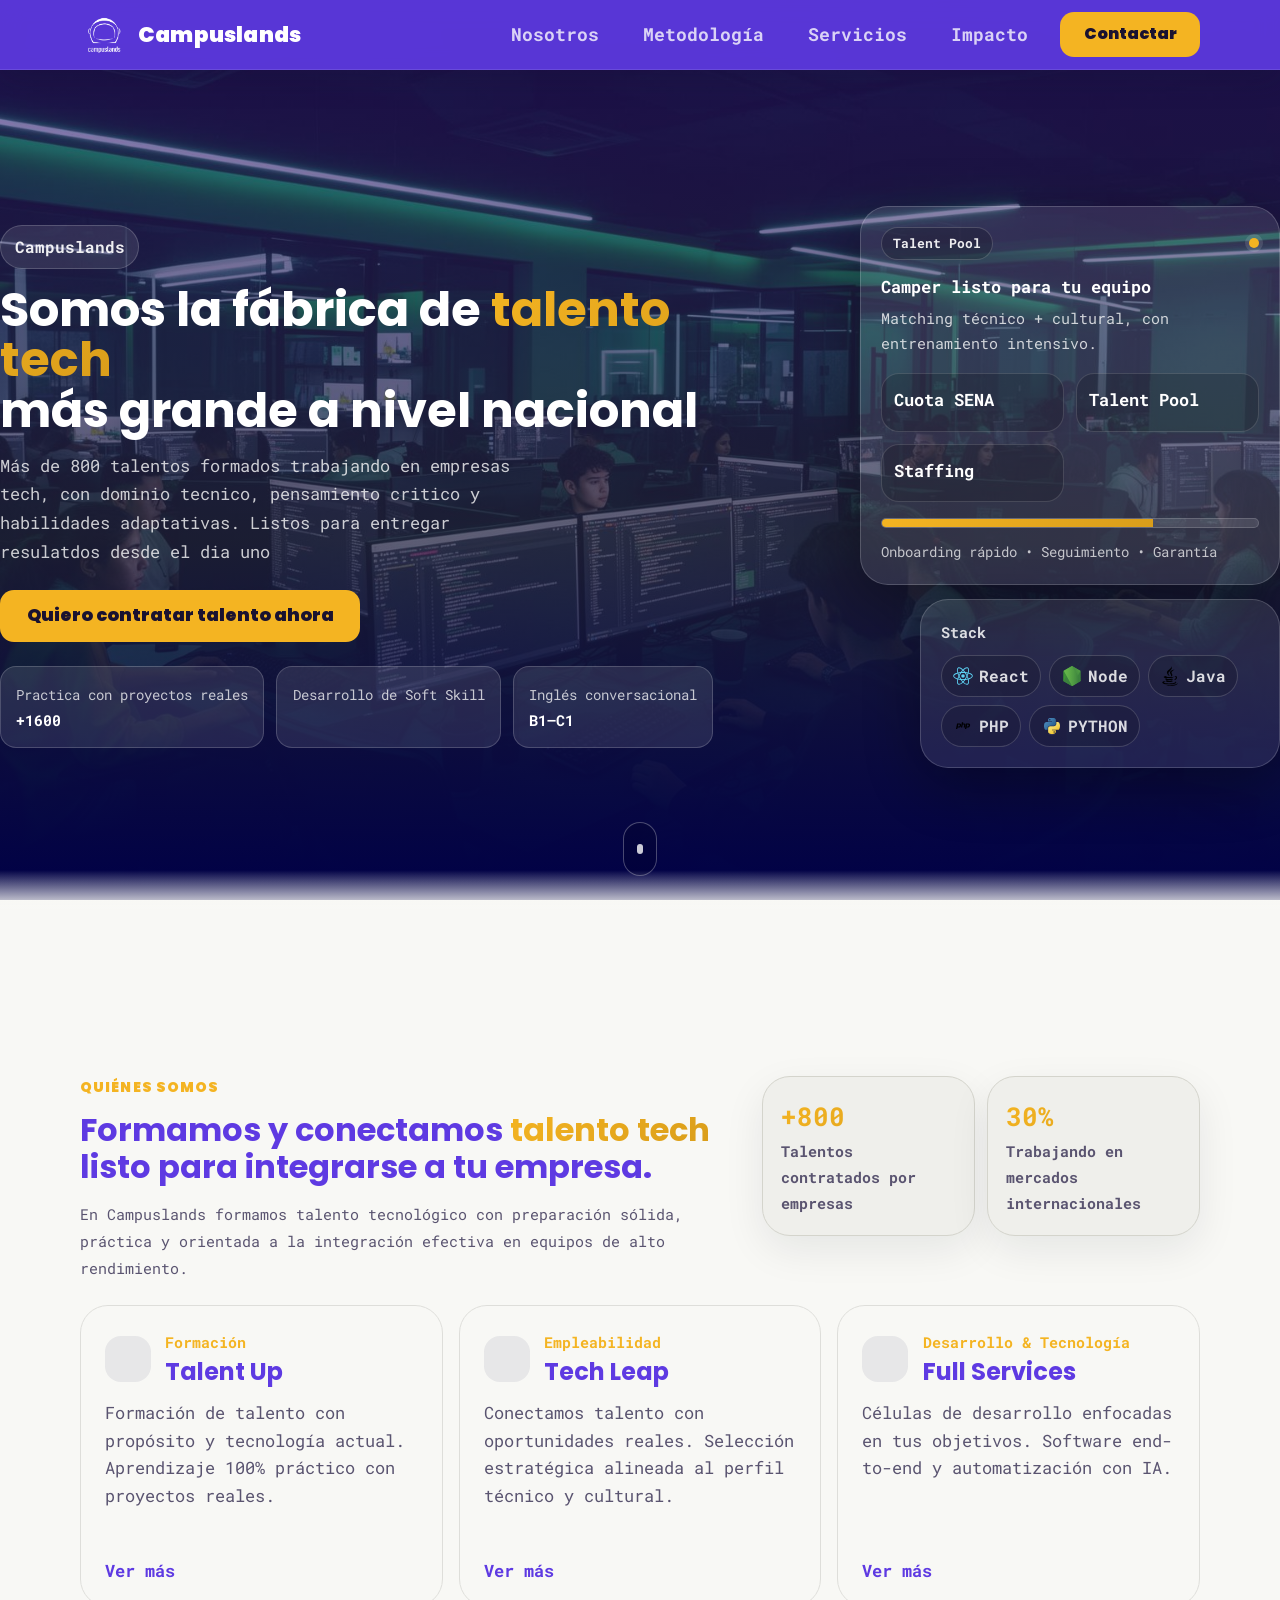
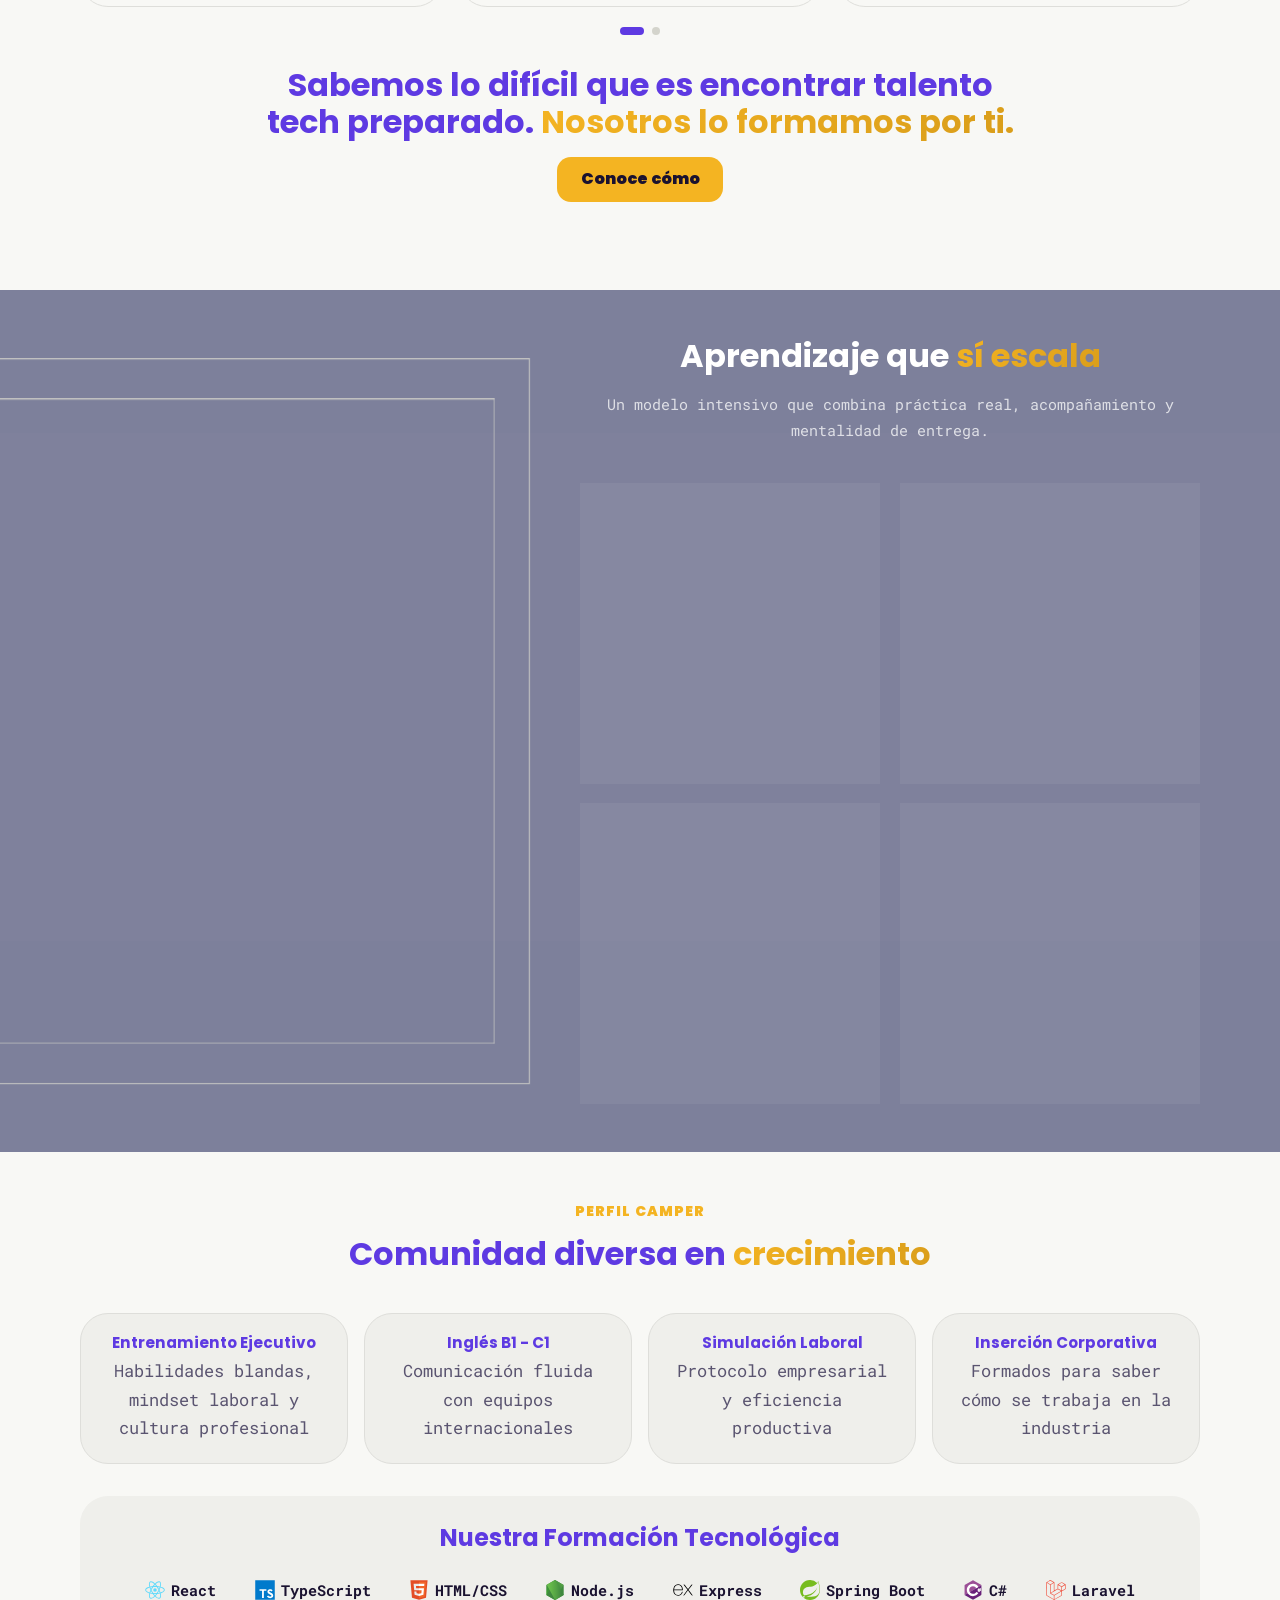
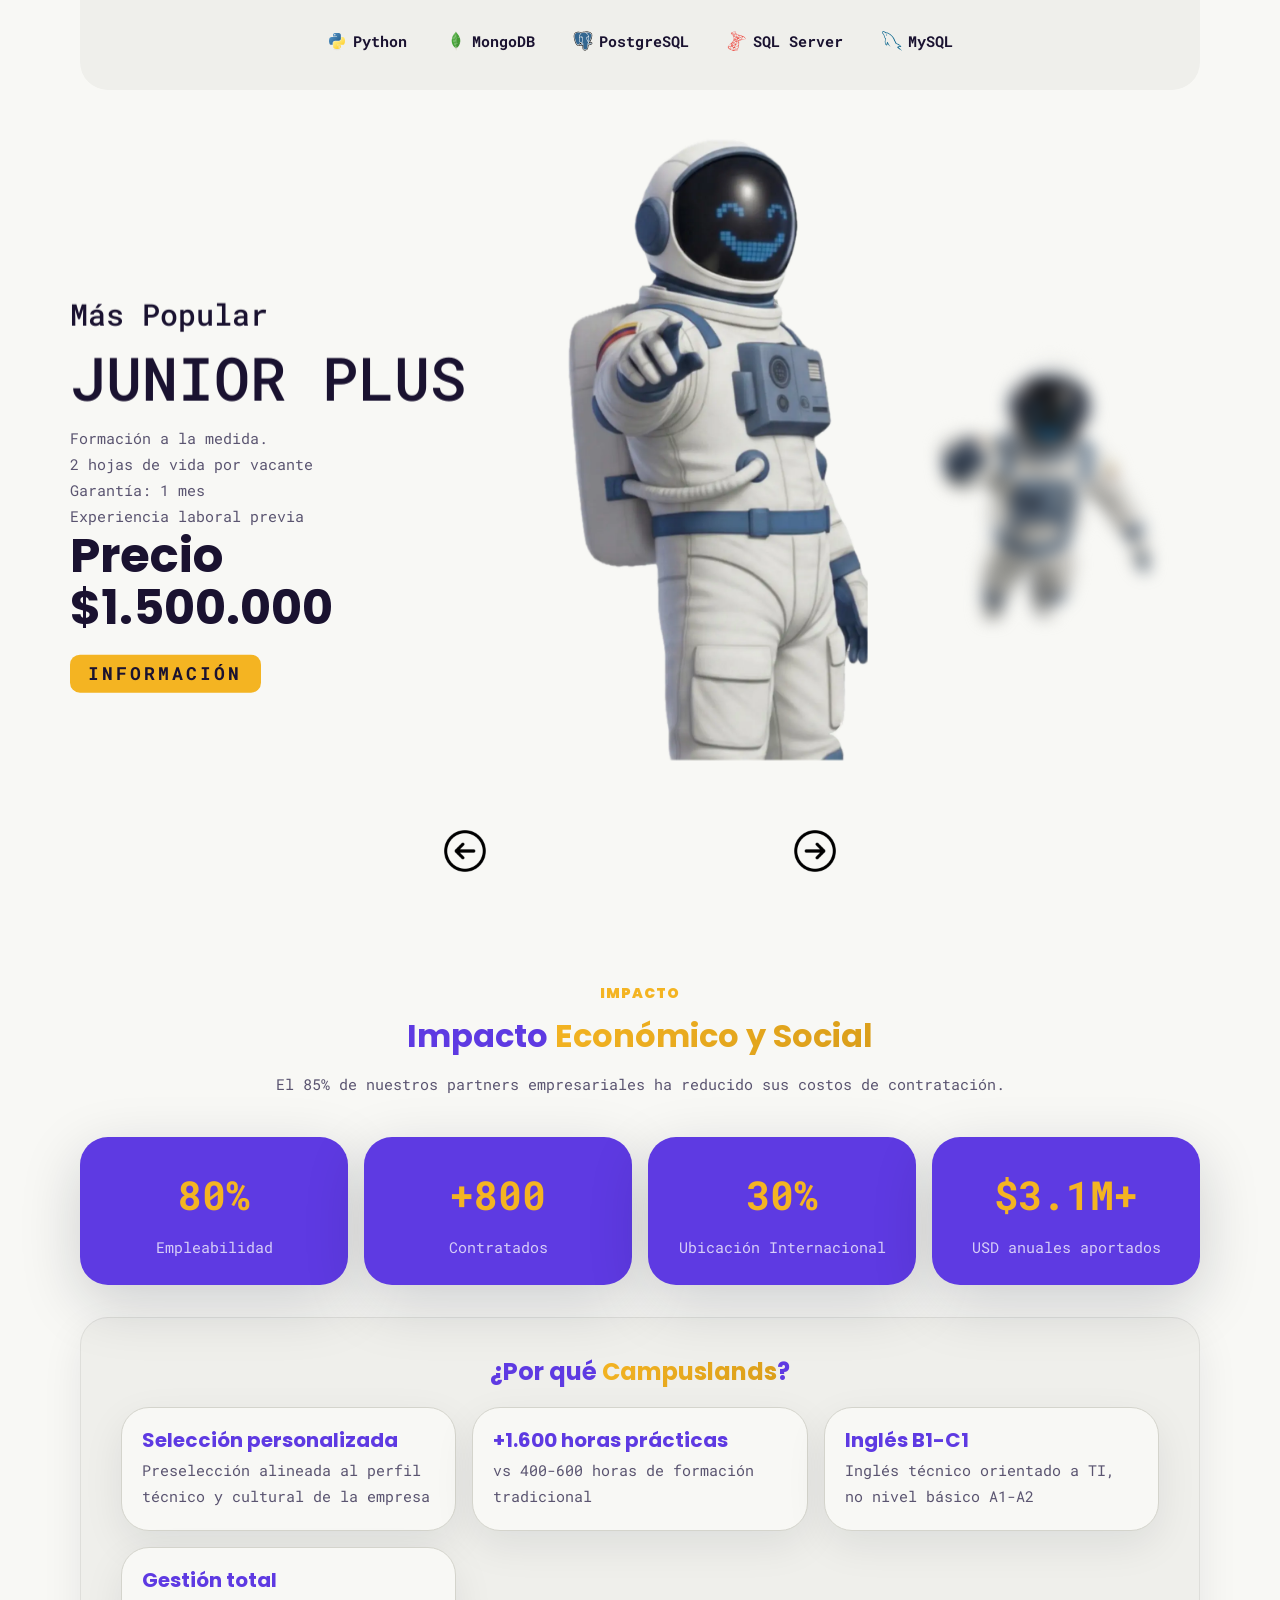
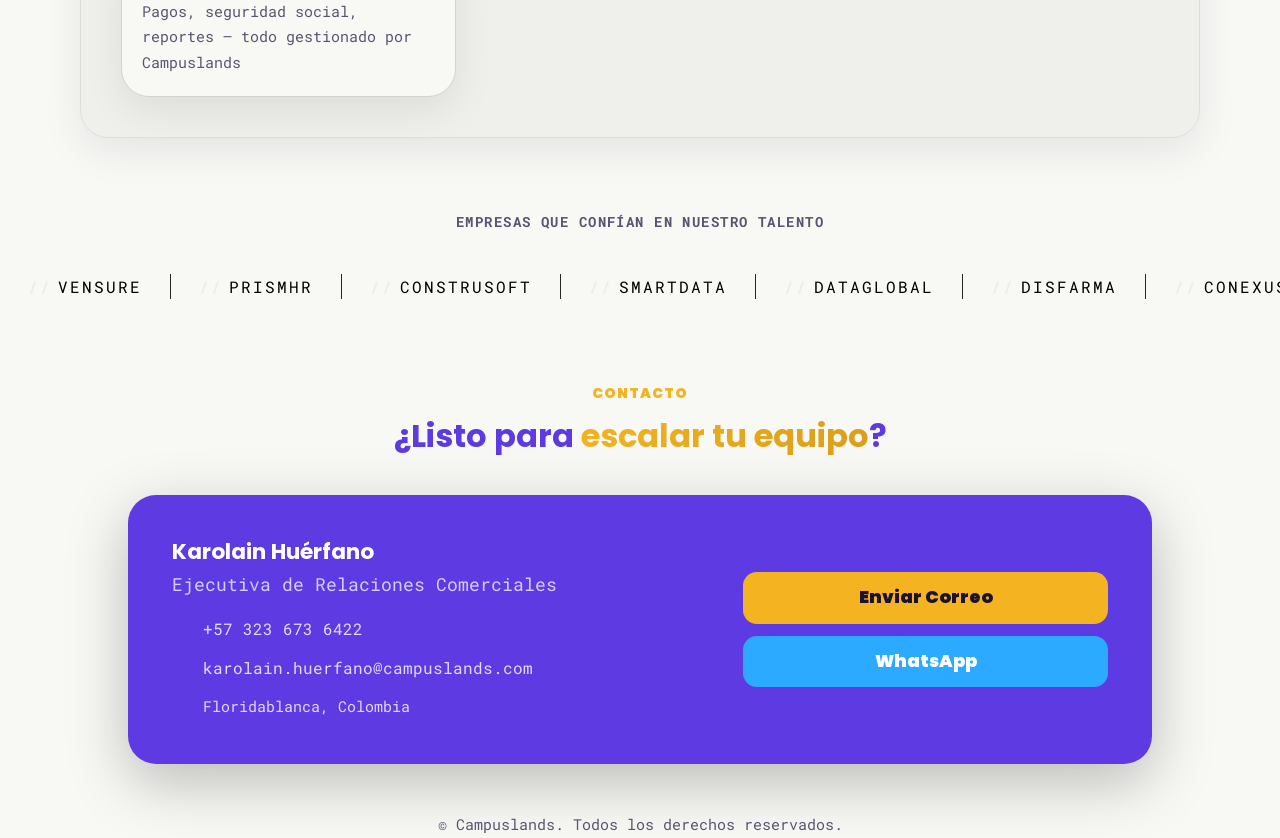
==== commit fb56410f: "feat: :sparkles: design improvements" ====
--- a/index.html
+++ b/index.html
@@ -570,32 +570,29 @@
   </section>
 
   <!-- CLIENTS -->
+
   <section class="section-clients">
     <p class="clients-title">Empresas que confían en nuestro talento</p>
-    <div class="marquee-wrap">
-      <div class="marquee-track marquee-track--left" aria-hidden="true">
-        <span>Vensure</span><span>PrismHR</span><span>Construsoft</span><span>SmartData</span>
-        <span>Dataglobal</span><span>Disfarma</span><span>Conexus-IT</span><span>Aliaddo</span>
-        <span>PIX Robotics</span><span>WWSE</span><span>Casa de Software</span><span>MacondoTek</span>
-        <span>Conexalas</span><span>Lechecol</span>
-        <span>Vensure</span><span>PrismHR</span><span>Construsoft</span><span>SmartData</span>
-        <span>Dataglobal</span><span>Disfarma</span><span>Conexus-IT</span><span>Aliaddo</span>
-        <span>PIX Robotics</span><span>WWSE</span><span>Casa de Software</span><span>MacondoTek</span>
-        <span>Conexalas</span><span>Lechecol</span>
-      </div>
-    </div>
-    <div class="marquee-wrap">
-      <div class="marquee-track marquee-track--right" aria-hidden="true">
-        <span>Vensure</span><span>PrismHR</span><span>Construsoft</span><span>SmartData</span>
-        <span>Dataglobal</span><span>Disfarma</span><span>Conexus-IT</span><span>Aliaddo</span>
-        <span>PIX Robotics</span><span>WWSE</span><span>Casa de Software</span><span>MacondoTek</span>
-        <span>Conexalas</span><span>Lechecol</span>
-        <span>Vensure</span><span>PrismHR</span><span>Construsoft</span><span>SmartData</span>
-        <span>Dataglobal</span><span>Disfarma</span><span>Conexus-IT</span><span>Aliaddo</span>
-        <span>PIX Robotics</span><span>WWSE</span><span>Casa de Software</span><span>MacondoTek</span>
-        <span>Conexalas</span><span>Lechecol</span>
-      </div>
-    </div>
+    <div class="marquee">
+        <div class="marquee-inner">
+        <span class="m-item"><b>//</b>Vensure</span>
+<span class="m-item"><b>//</b>PrismHR</span>
+<span class="m-item"><b>//</b>Construsoft</span>
+<span class="m-item"><b>//</b>SmartData</span>
+<span class="m-item"><b>//</b>Dataglobal</span>
+<span class="m-item"><b>//</b>Disfarma</span>
+<span class="m-item"><b>//</b>Conexus-IT</span>
+<span class="m-item"><b>//</b>Aliaddo</span>
+<span class="m-item"><b>//</b>PIX Robotics</span>
+<span class="m-item"><b>//</b>WWSE</span>
+<span class="m-item"><b>//</b>Casa de Software</span>
+<span class="m-item"><b>//</b>MacondoTek</span>
+<span class="m-item"><b>//</b>Conexalas</span>
+<span class="m-item"><b>//</b>Lechecol</span>
+
+      </div>
+    </div>
+    
   </section>
 
   <!-- CONTACT -->
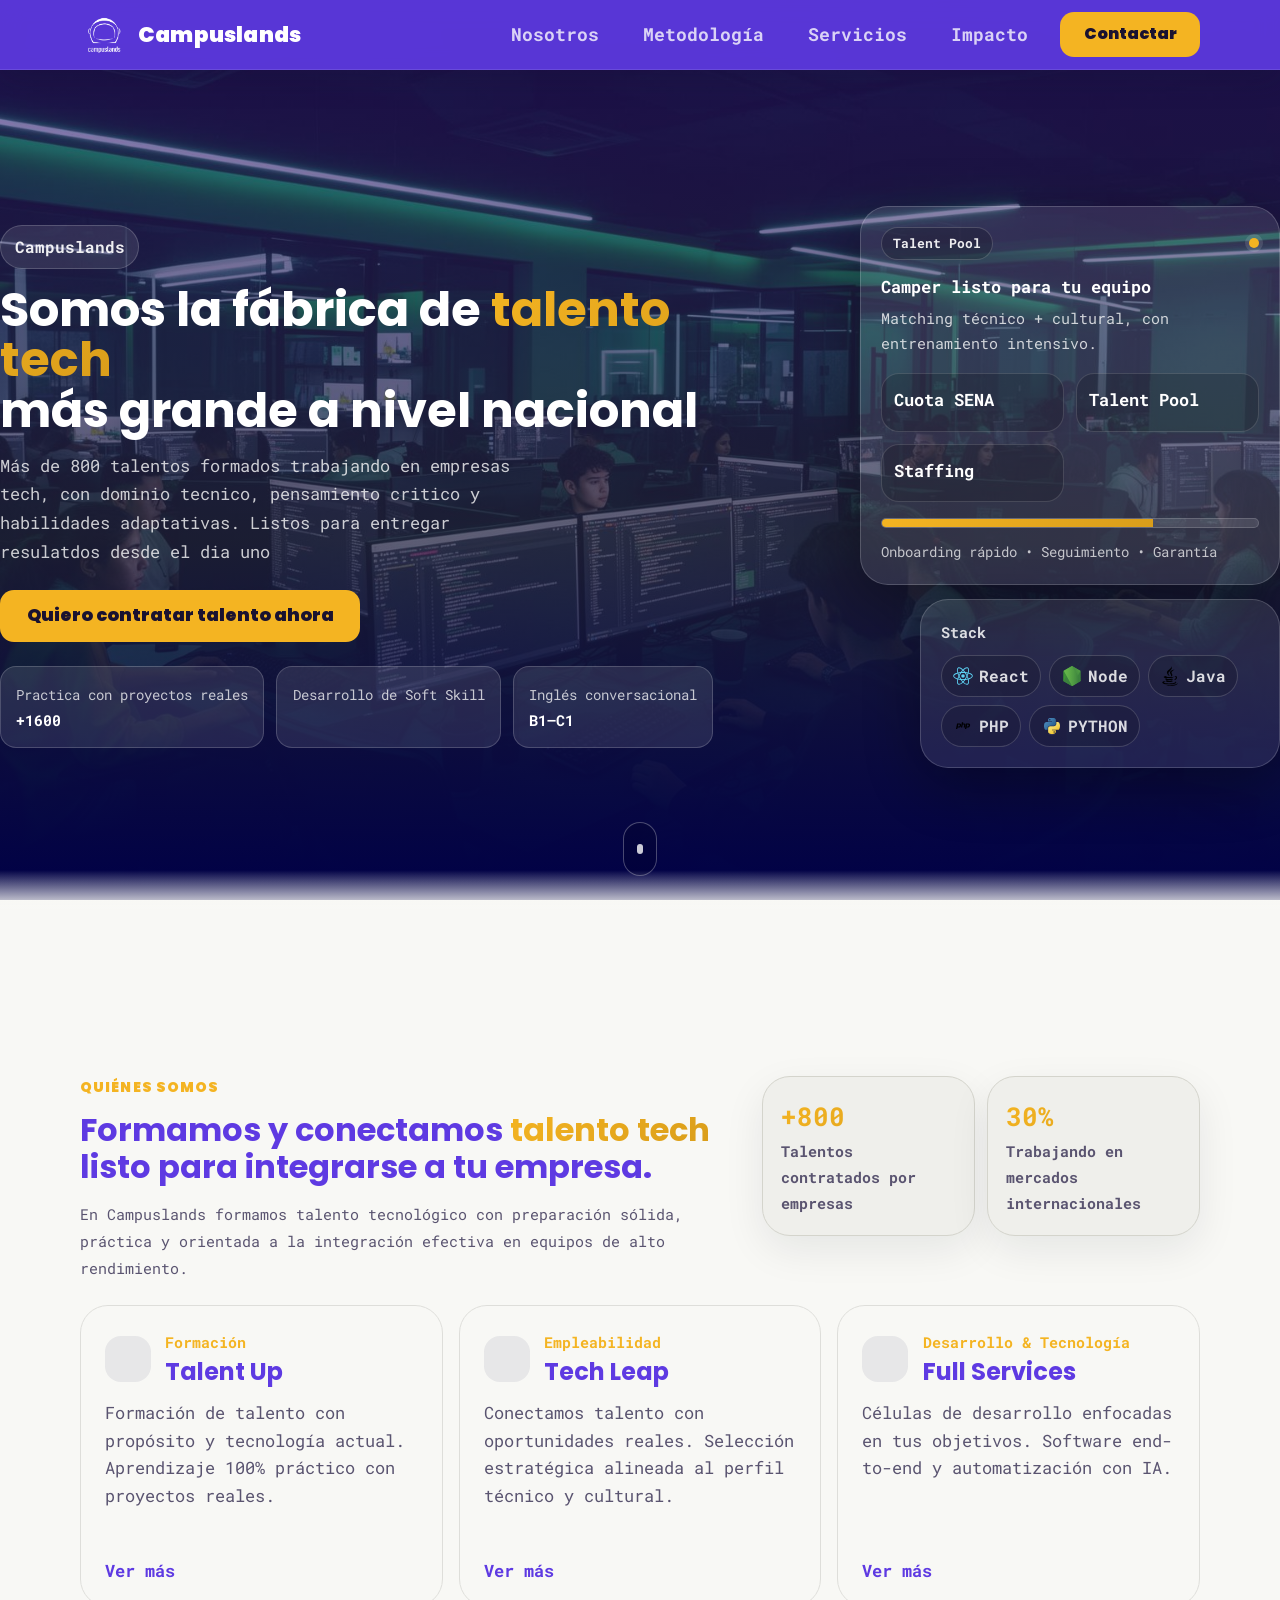
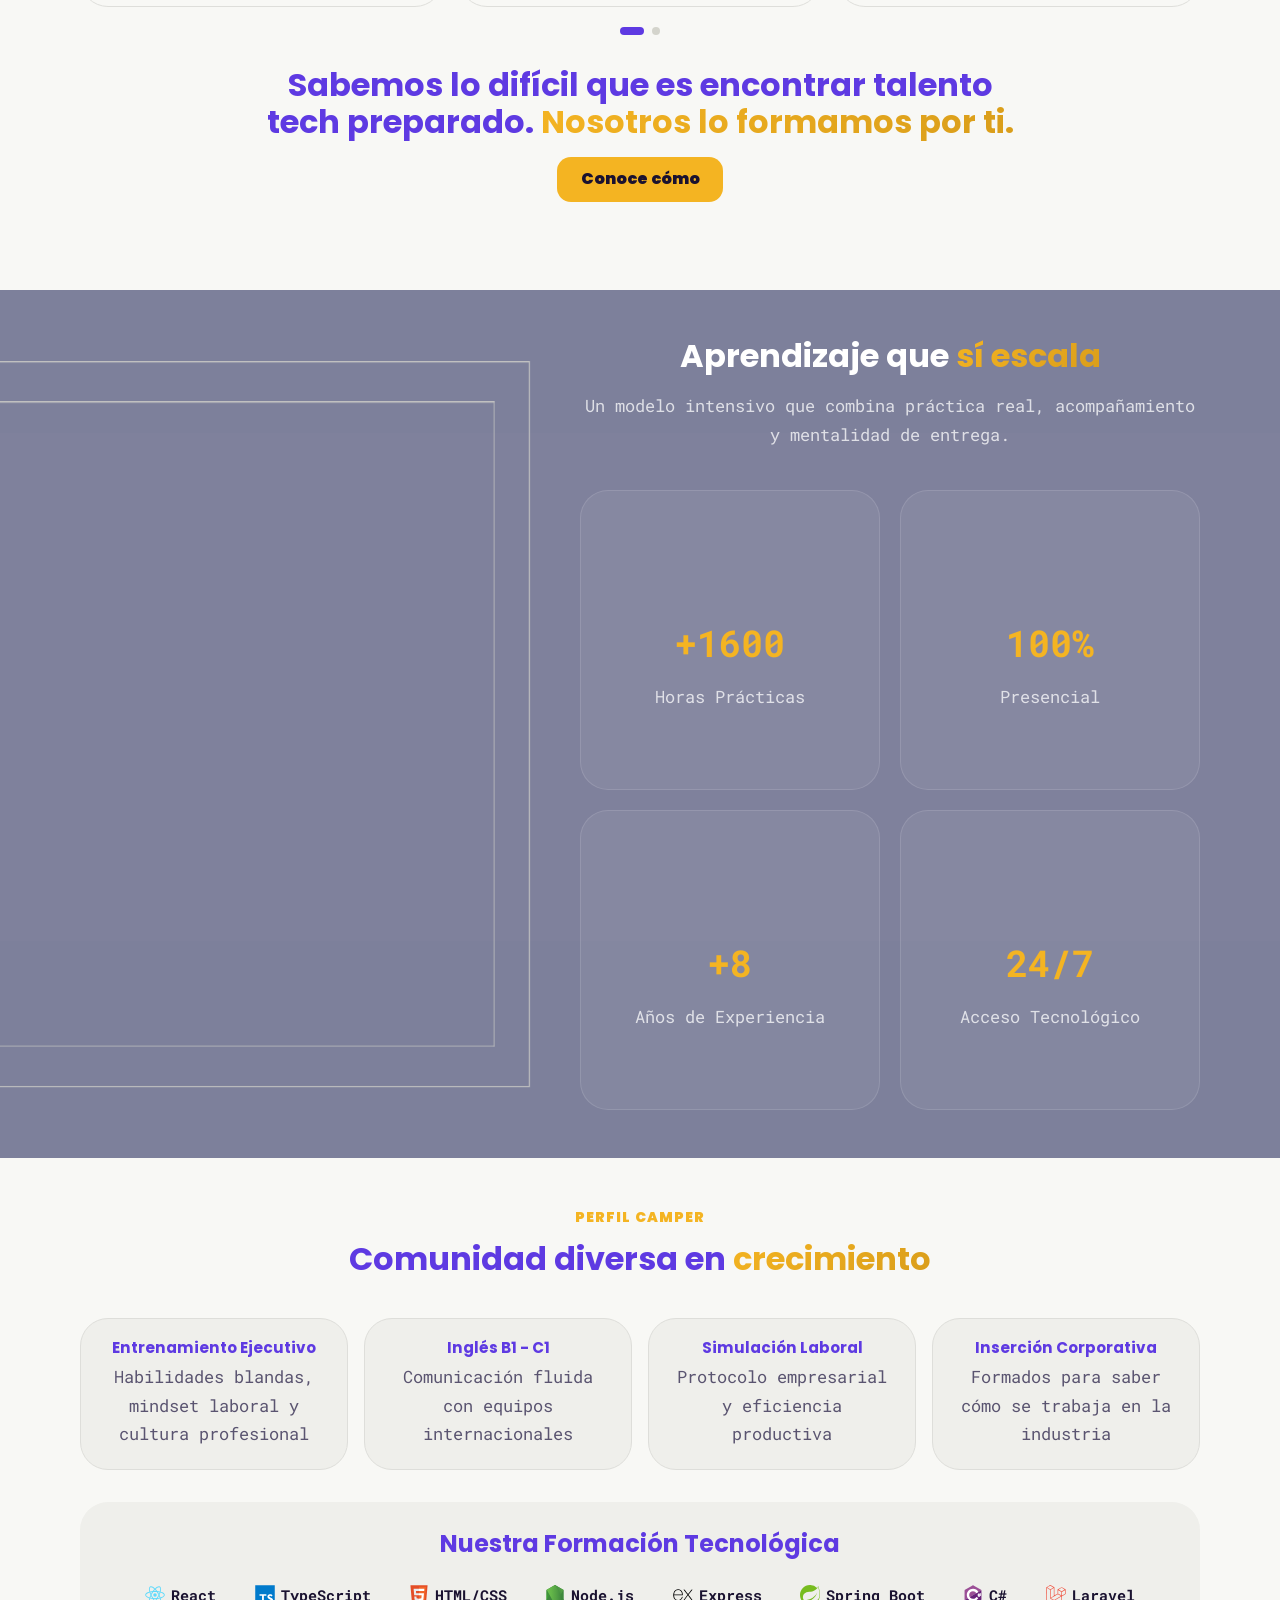
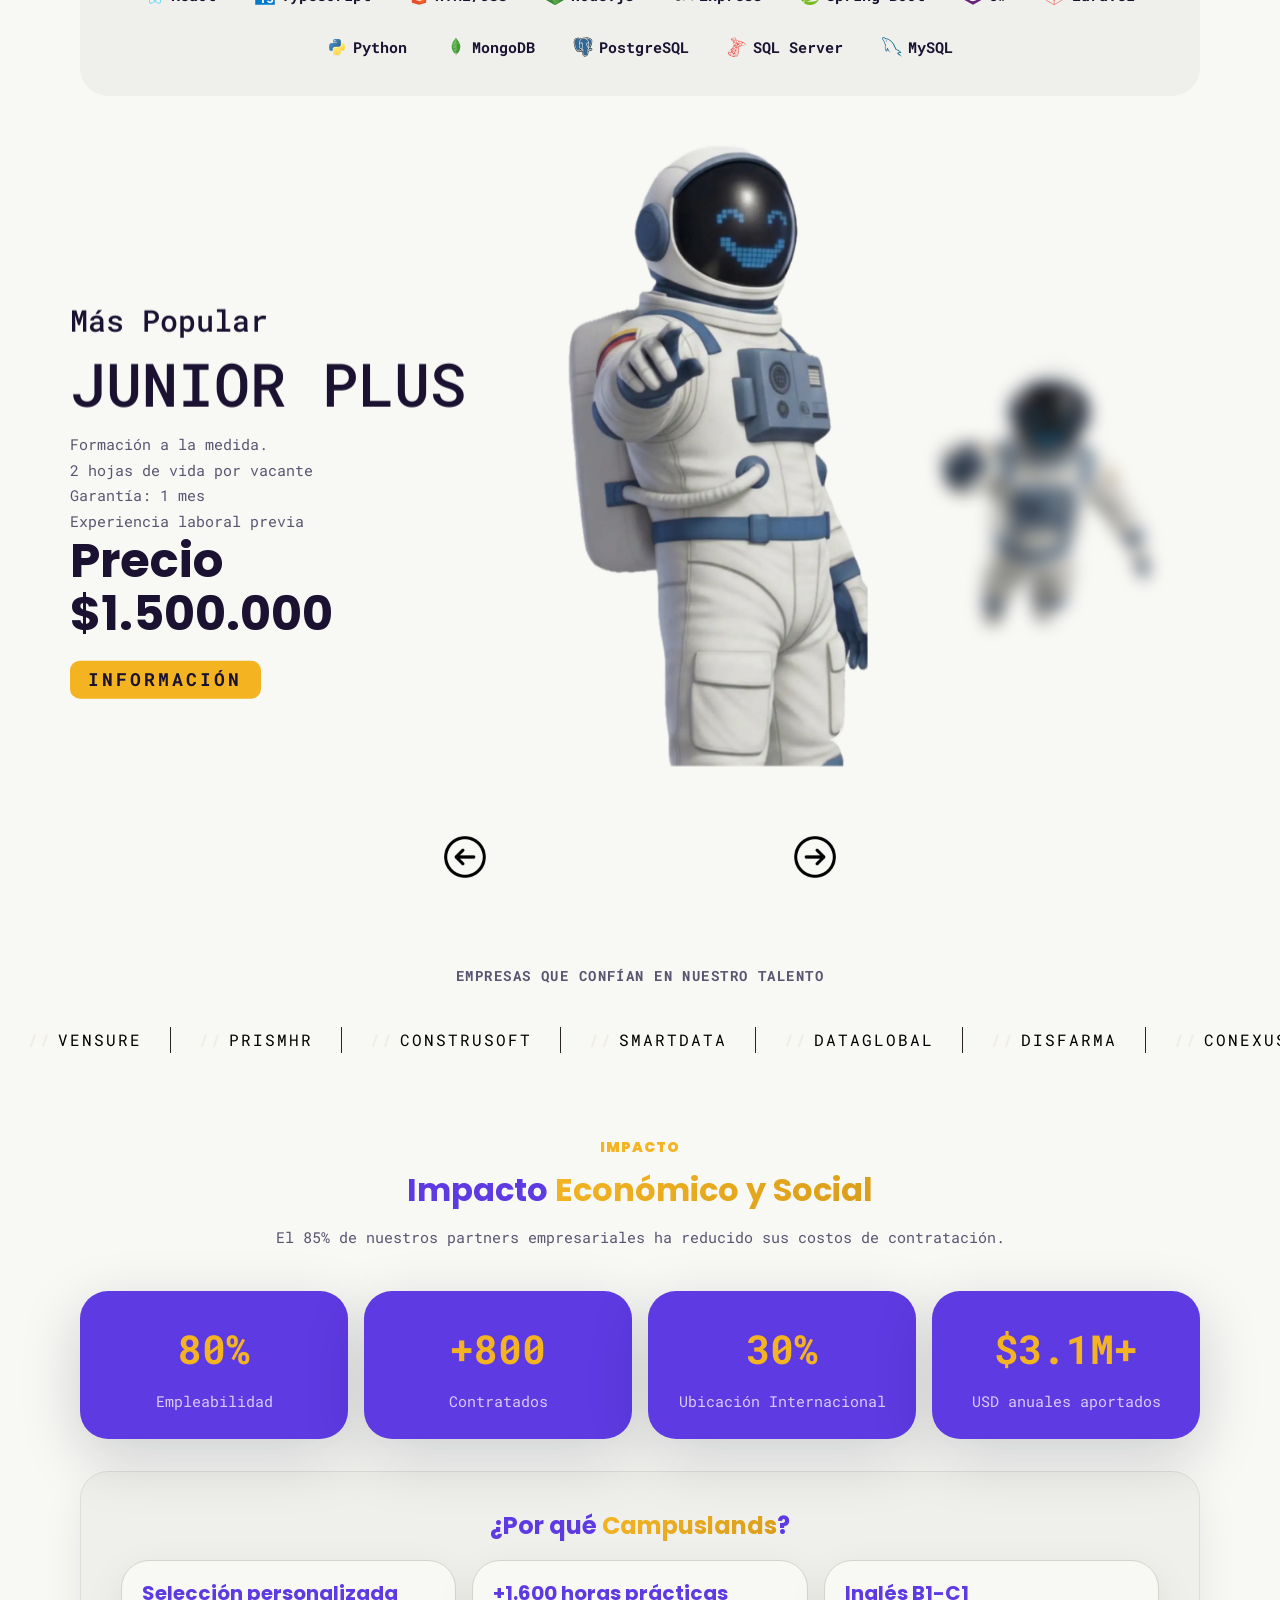
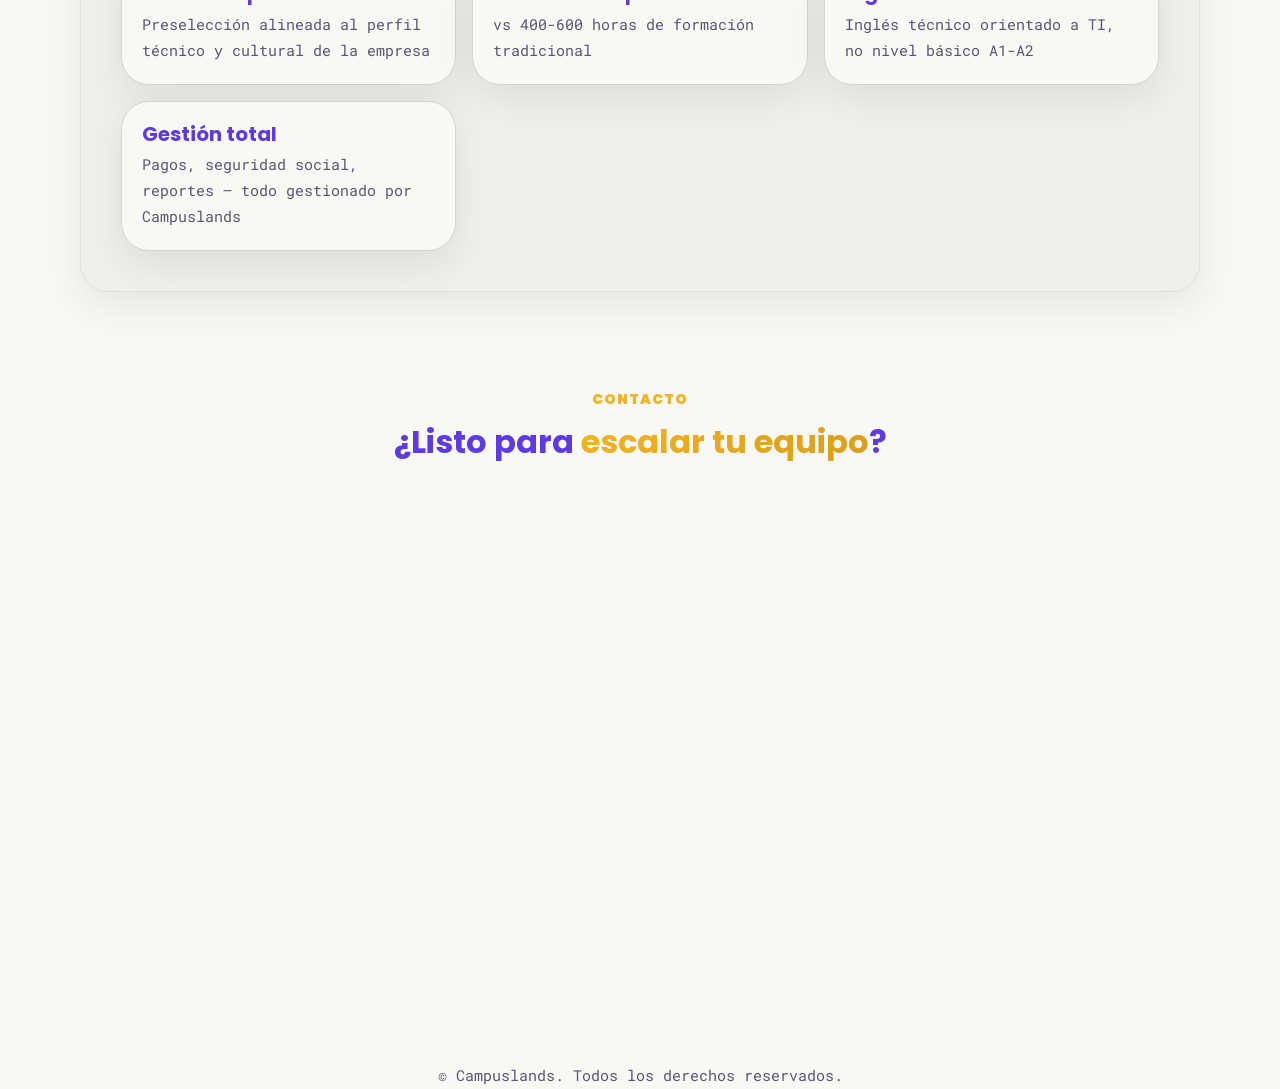
==== commit ae5ae8e8: "feat: :sparkles: design contact" ====
--- a/index.html
+++ b/index.html
@@ -436,6 +436,8 @@
     </div>
   </section>
 
+  
+
   <!-- SERVICES — FIX #1: id="services" solo en el <section>, no en el <div class="carousel"> -->
   <section id="services" class="section section-services">
     <div class="carousel">
@@ -511,65 +513,7 @@
       </div>
     </div>
   </section>
-
-  <!-- IMPACT -->
-  <section id="impact" class="section section-impact">
-    <div class="container">
-      <div class="section-header">
-        <p class="section-tag">Impacto</p>
-        <h2 class="section-title">Impacto <span class="text-gradient">Económico y Social</span></h2>
-        <p class="section-description">El 85% de nuestros partners empresariales ha reducido sus costos de contratación.
-        </p>
-      </div>
-
-      <div class="impact-stats">
-        <div class="impact-card">
-          <i data-lucide="trending-up" aria-hidden="true"></i>
-          <p class="impact-value" data-count="80">80%</p>
-          <p class="impact-label">Empleabilidad</p>
-        </div>
-        <div class="impact-card">
-          <i data-lucide="users" aria-hidden="true"></i>
-          <p class="impact-value" data-count="800">+800</p>
-          <p class="impact-label">Contratados</p>
-        </div>
-        <div class="impact-card">
-          <i data-lucide="globe" aria-hidden="true"></i>
-          <p class="impact-value" data-count="30">30%</p>
-          <p class="impact-label">Ubicación Internacional</p>
-        </div>
-        <div class="impact-card">
-          <i data-lucide="dollar-sign" aria-hidden="true"></i>
-          <p class="impact-value">$3.1M+</p>
-          <p class="impact-label">USD anuales aportados</p>
-        </div>
-      </div>
-
-      <div class="impact-why">
-        <h3>¿Por qué <span class="text-gradient">Campuslands</span>?</h3>
-        <div class="why-grid">
-          <div class="why-item">
-            <h4>Selección personalizada</h4>
-            <p>Preselección alineada al perfil técnico y cultural de la empresa</p>
-          </div>
-          <div class="why-item">
-            <h4>+1.600 horas prácticas</h4>
-            <p>vs 400-600 horas de formación tradicional</p>
-          </div>
-          <div class="why-item">
-            <h4>Inglés B1-C1</h4>
-            <p>Inglés técnico orientado a TI, no nivel básico A1-A2</p>
-          </div>
-          <div class="why-item">
-            <h4>Gestión total</h4>
-            <p>Pagos, seguridad social, reportes – todo gestionado por Campuslands</p>
-          </div>
-        </div>
-      </div>
-    </div>
-  </section>
-
-  <!-- CLIENTS -->
+<!-- CLIENTS -->
 
   <section class="section-clients">
     <p class="clients-title">Empresas que confían en nuestro talento</p>
@@ -594,39 +538,150 @@
     </div>
     
   </section>
-
-  <!-- CONTACT -->
-  <section id="contact" class="section section-contact">
+  
+  <!-- IMPACT -->
+  <section id="impact" class="section section-impact">
     <div class="container">
       <div class="section-header">
-        <p class="section-tag">Contacto</p>
-        <h2 class="section-title">¿Listo para <span class="text-gradient">escalar tu equipo</span>?</h2>
-      </div>
-
-      <div class="contact-card">
-        <div class="contact-info">
-          <h3>Karolain Huérfano</h3>
-          <p class="contact-role">Ejecutiva de Relaciones Comerciales</p>
-          <div class="contact-details">
-            <a href="tel:+573236736422"><i data-lucide="phone" aria-hidden="true"></i> +57 323 673 6422</a>
-            <a href="mailto:karolain.huerfano@campuslands.com">
-              <i data-lucide="mail" aria-hidden="true"></i>
-              karolain.huerfano@campuslands.com
-            </a>
-            <p><i data-lucide="map-pin" aria-hidden="true"></i> Floridablanca, Colombia</p>
-          </div>
-        </div>
-
+        <p class="section-tag">Impacto</p>
+        <h2 class="section-title">Impacto <span class="text-gradient">Económico y Social</span></h2>
+        <p class="section-description">El 85% de nuestros partners empresariales ha reducido sus costos de contratación.
+        </p>
+      </div>
+
+      <div class="impact-stats">
+        <div class="impact-card">
+          <i data-lucide="trending-up" aria-hidden="true"></i>
+          <p class="impact-value" data-count="80">80%</p>
+          <p class="impact-label">Empleabilidad</p>
+        </div>
+        <div class="impact-card">
+          <i data-lucide="users" aria-hidden="true"></i>
+          <p class="impact-value" data-count="800">+800</p>
+          <p class="impact-label">Contratados</p>
+        </div>
+        <div class="impact-card">
+          <i data-lucide="globe" aria-hidden="true"></i>
+          <p class="impact-value" data-count="30">30%</p>
+          <p class="impact-label">Ubicación Internacional</p>
+        </div>
+        <div class="impact-card">
+          <i data-lucide="dollar-sign" aria-hidden="true"></i>
+          <p class="impact-value">$3.1M+</p>
+          <p class="impact-label">USD anuales aportados</p>
+        </div>
+      </div>
+
+      <div class="impact-why">
+        <h3>¿Por qué <span class="text-gradient">Campuslands</span>?</h3>
+        <div class="why-grid">
+          <div class="why-item">
+            <h4>Selección personalizada</h4>
+            <p>Preselección alineada al perfil técnico y cultural de la empresa</p>
+          </div>
+          <div class="why-item">
+            <h4>+1.600 horas prácticas</h4>
+            <p>vs 400-600 horas de formación tradicional</p>
+          </div>
+          <div class="why-item">
+            <h4>Inglés B1-C1</h4>
+            <p>Inglés técnico orientado a TI, no nivel básico A1-A2</p>
+          </div>
+          <div class="why-item">
+            <h4>Gestión total</h4>
+            <p>Pagos, seguridad social, reportes – todo gestionado por Campuslands</p>
+          </div>
+        </div>
+      </div>
+    </div>
+  </section>
+
+  
+<!-- CONTACT -->
+<section id="contact" class="section section-contact">
+  <div class="container">
+    <div class="section-header">
+      <p class="section-tag">Contacto</p>
+      <h2 class="section-title">¿Listo para <span class="text-gradient">escalar tu equipo</span>?</h2>
+    </div>
+ 
+    <div class="contact-card">
+ 
+      <!-- Lado izquierdo -->
+      <div class="contact-left">
+        <div class="contact-avatar-wrap">
+          <div class="contact-avatar">KH</div>
+          <span class="contact-online" aria-label="En línea"></span>
+        </div>
+ 
+        <h3 class="contact-name">Karolain Huérfano</h3>
+        <p class="contact-role">Ejecutiva de Relaciones Comerciales</p>
+ 
+        <div class="contact-response-badge">
+          <span class="response-pulse"></span>
+          Responde en &lt; 24 horas
+        </div>
+ 
+        <div class="contact-divider"></div>
+ 
+        <div class="contact-details">
+          <a href="tel:+573236736422" class="contact-row">
+            <span class="contact-icon-box"><i data-lucide="phone" aria-hidden="true"></i></span>
+            <span>
+              <span class="contact-detail-label">Teléfono</span>
+              <span class="contact-detail-val">+57 323 673 6422</span>
+            </span>
+          </a>
+          <a href="mailto:karolain.huerfano@campuslands.com" class="contact-row">
+            <span class="contact-icon-box"><i data-lucide="mail" aria-hidden="true"></i></span>
+            <span>
+              <span class="contact-detail-label">Correo</span>
+              <span class="contact-detail-val">karolain.huerfano@campuslands.com</span>
+            </span>
+          </a>
+          <div class="contact-row">
+            <span class="contact-icon-box"><i data-lucide="map-pin" aria-hidden="true"></i></span>
+            <span>
+              <span class="contact-detail-label">Ubicación</span>
+              <span class="contact-detail-val">Floridablanca, Colombia</span>
+            </span>
+          </div>
+        </div>
+      </div>
+ 
+      <!-- Lado derecho -->
+      <div class="contact-right">
+        <p class="contact-right-tag">Hablemos hoy</p>
+        <h3 class="contact-right-title">Conecta tu empresa con el talento tech que necesitas</h3>
+        <p class="contact-right-desc">
+          Cuéntanos tu vacante y en menos de 24 horas te presentamos perfiles listos para integrarse a tu equipo.
+        </p>
+ 
         <div class="contact-buttons">
+          <a href="https://wa.me/573236736422" target="_blank" rel="noopener noreferrer"
+            class="btn-primary btn-lg btn-full">
+            <i data-lucide="message-circle" aria-hidden="true"></i>
+            Escribir por WhatsApp
+          </a>
           <a href="mailto:karolain.huerfano@campuslands.com"
-            class="btn-primary btn-lg">Enviar Correo</a>
-          <a href="https://wa.me/573236736422" target="_blank" rel="noopener noreferrer"
-            class="btn-secondary btn-lg">WhatsApp</a>
-        </div>
-      </div>
-    </div>
-  </section>
-
+            class="btn-outline btn-lg btn-full">
+            <i data-lucide="mail" aria-hidden="true"></i>
+            Enviar correo
+          </a>
+        </div>
+ 
+        <div class="contact-trust">
+          <span class="contact-trust-icon">
+            <i data-lucide="shield-check" aria-hidden="true"></i>
+          </span>
+          <p><strong>Sin compromiso.</strong> Te asesoramos sin costo.</p>
+        </div>
+      </div>
+ 
+    </div>
+  </div>
+</section>
+ 
   <!-- FOOTER -->
   <footer class="footer">
     <div class="container">
@@ -651,7 +706,7 @@
           <i data-lucide="mail" aria-hidden="true"></i> Enviar Correo
         </a>
         <a href="https://wa.me/573236736422" target="_blank" rel="noopener noreferrer"
-          class="btn-secondary btn-lg btn-full">
+          class="btn-primary btn-lg btn-full">
           <i data-lucide="message-circle" aria-hidden="true"></i> WhatsApp
         </a>
       </div>
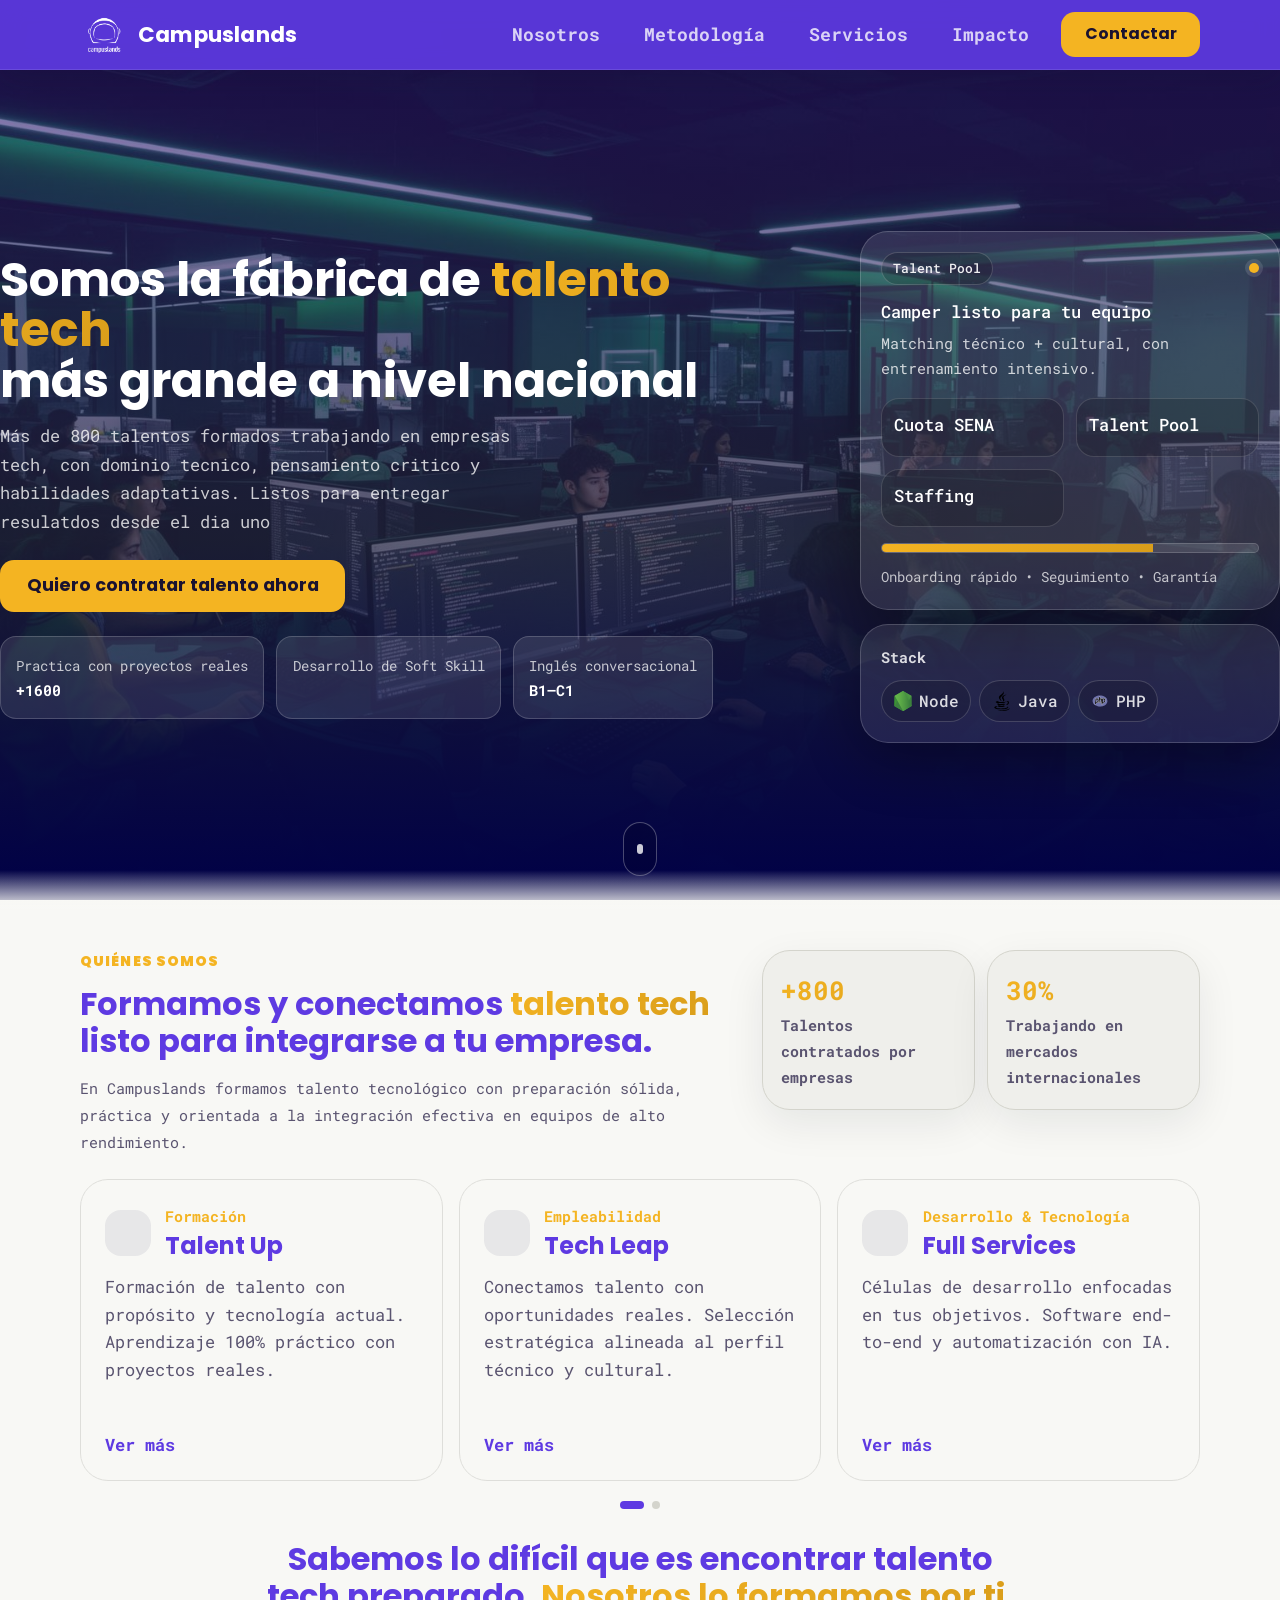
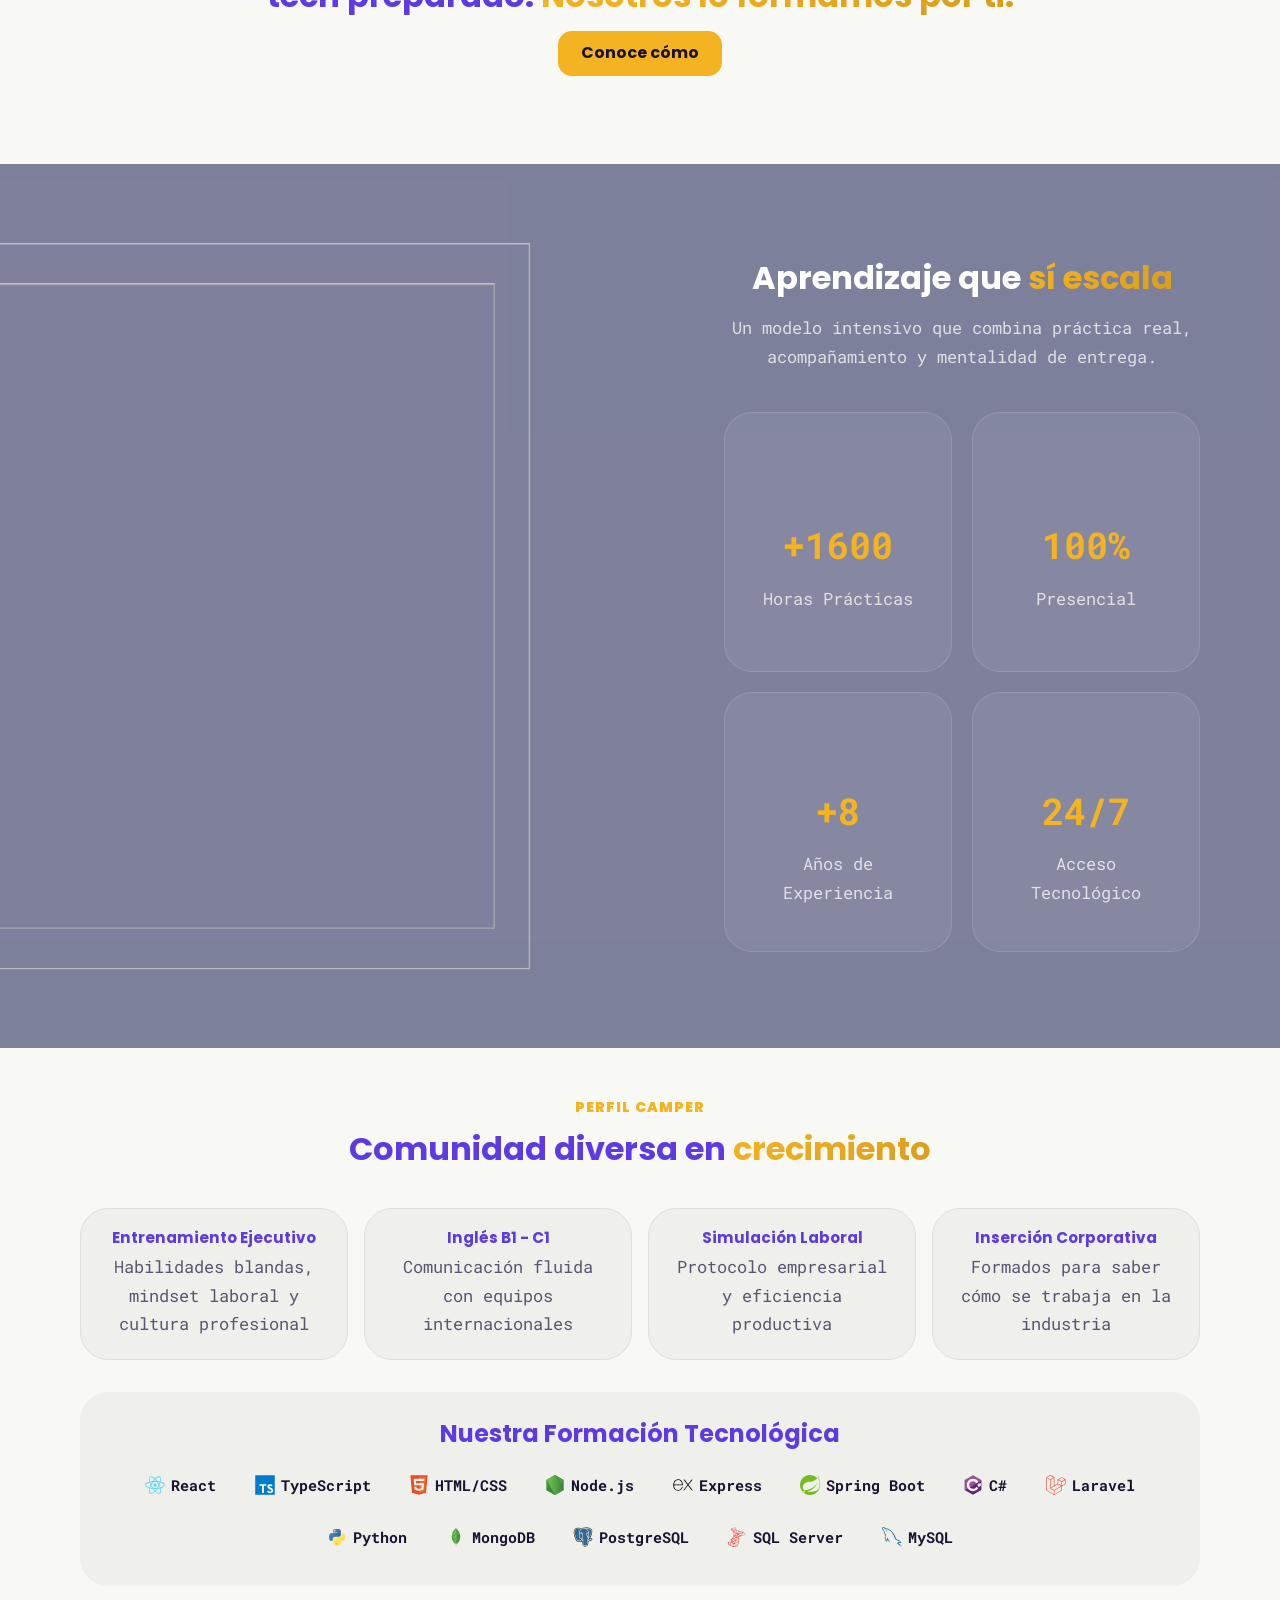
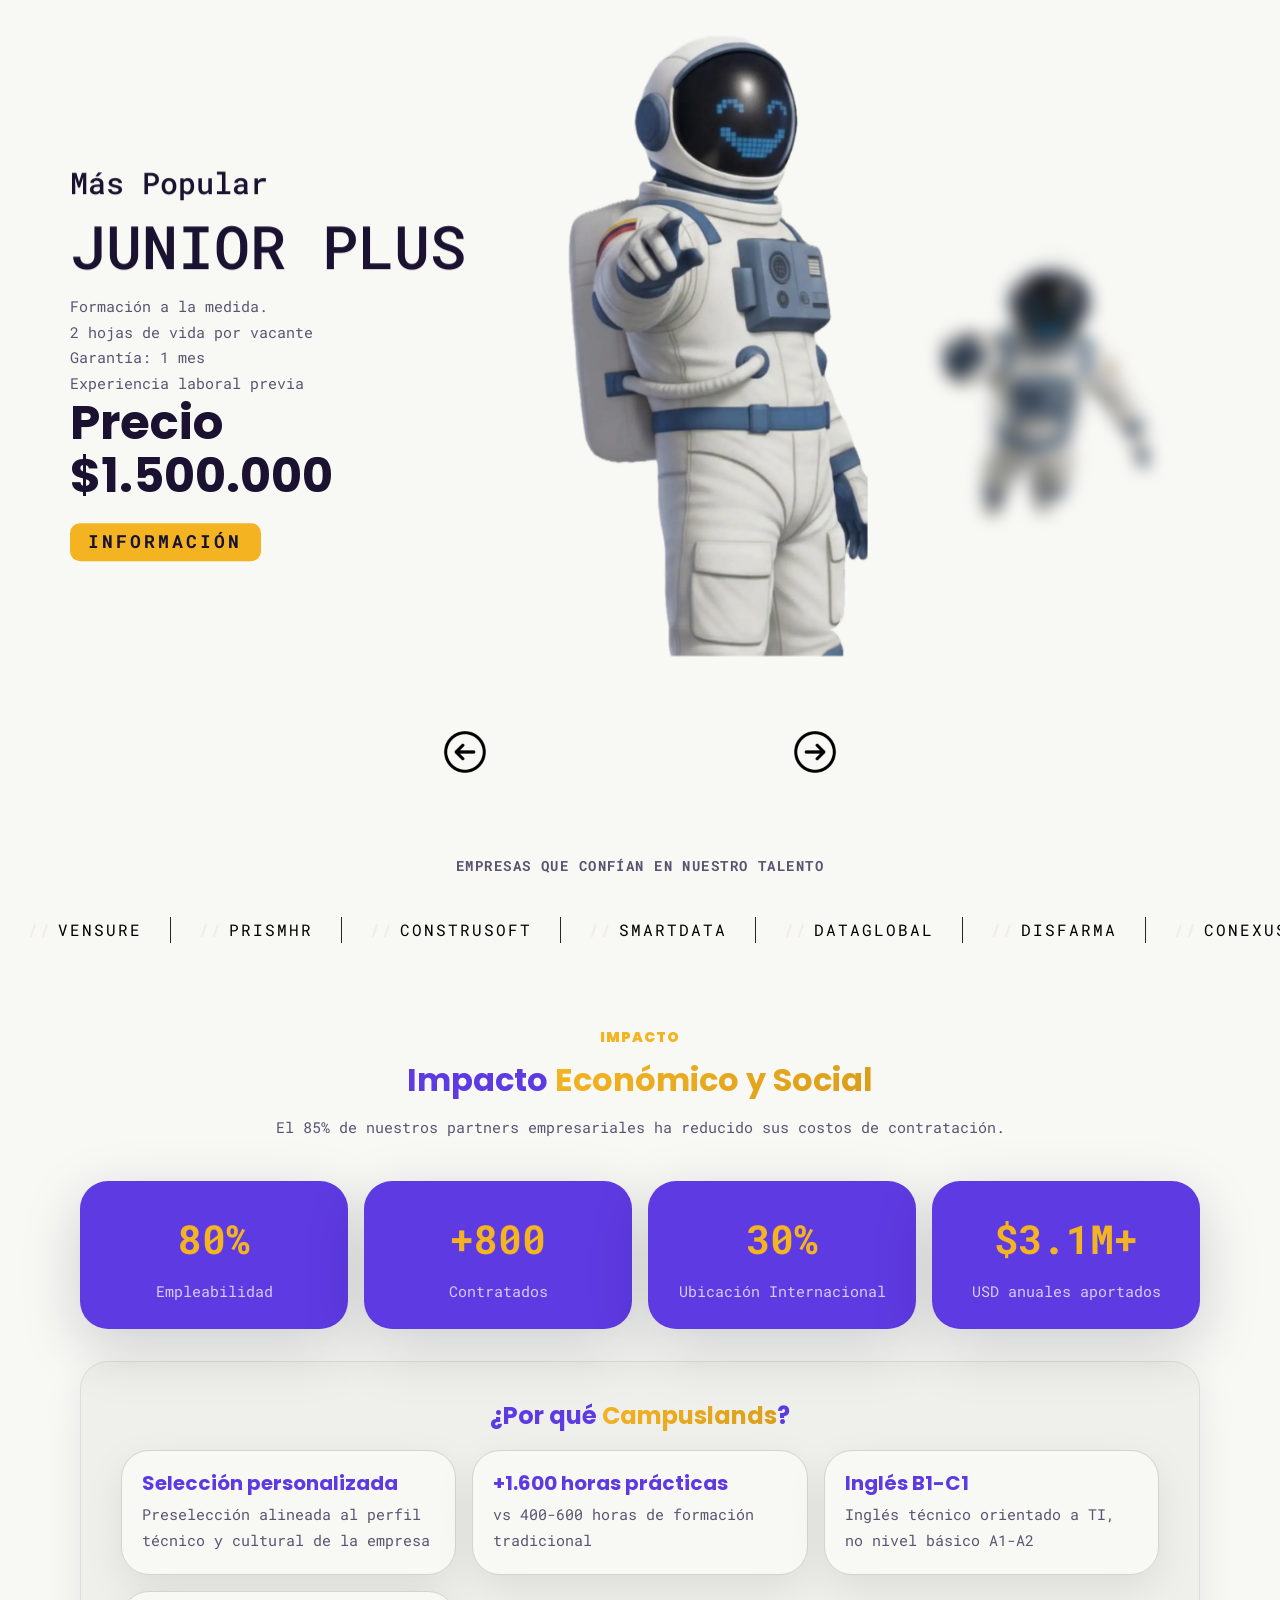
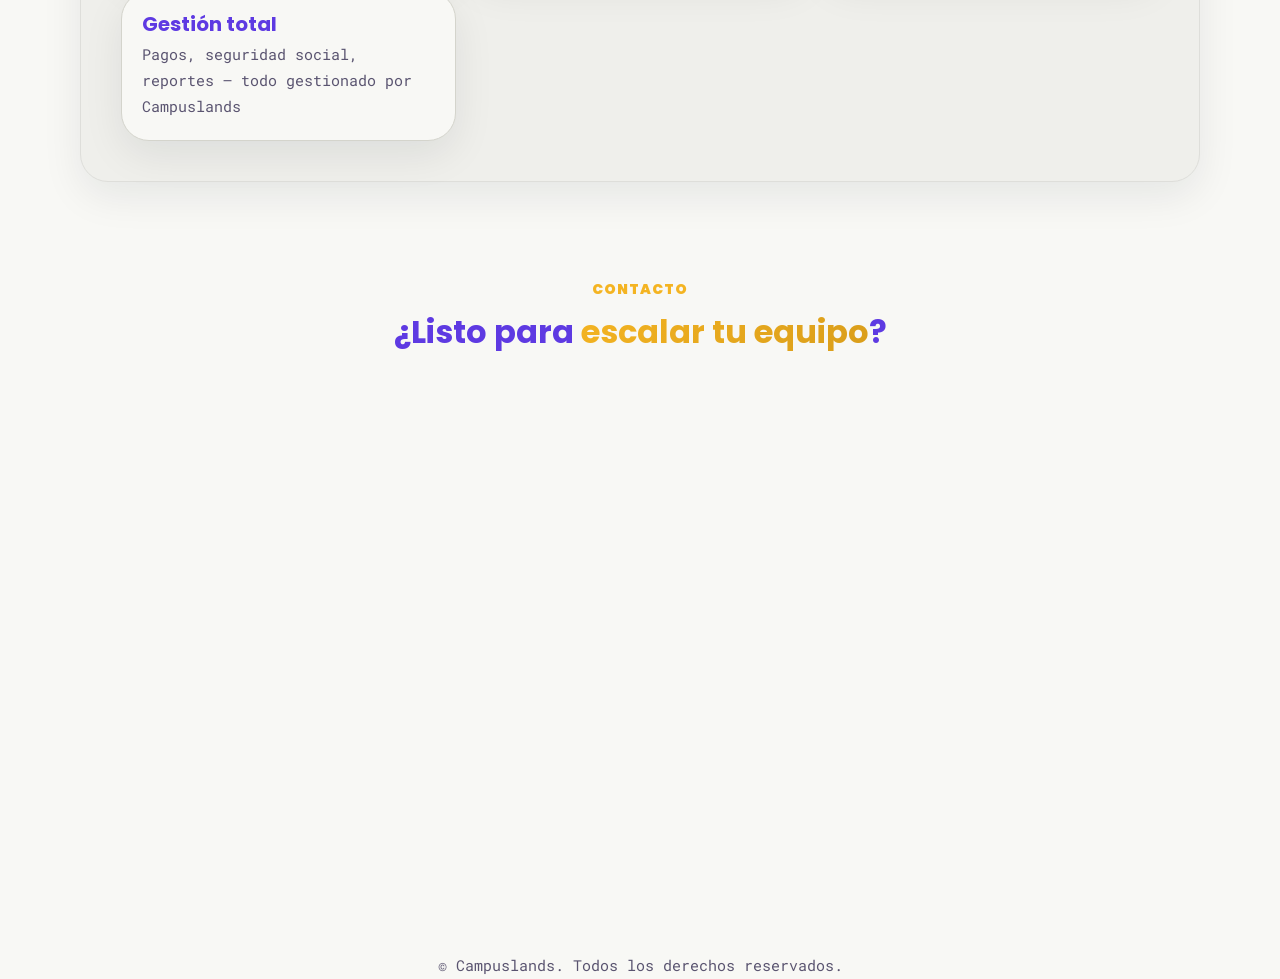
==== commit 9bcd6f30: "feat: :sparkles: design corrections" ====
--- a/index.html
+++ b/index.html
@@ -23,7 +23,6 @@
 </head>
 
 <body>
-
   <!-- NAVBAR -->
   <nav class="navbar">
     <div class="container nav-container">
@@ -32,7 +31,6 @@
           fetchpriority="high" />
         <span class="nav-title">Campuslands</span>
       </a>
-
       <div class="nav-menu" id="navMenu">
         <a href="#about" class="nav-link">Nosotros</a>
         <a href="#methodology" class="nav-link">Metodología</a>
@@ -40,22 +38,20 @@
         <a href="#impact" class="nav-link">Impacto</a>
         <button class="btn-primary" id="btnOpenModal" type="button">Contactar</button>
       </div>
-
-      <button class="nav-toggle" id="navToggle" aria-label="Abrir menú" type="button">
-        <span></span><span></span><span></span>
-      </button>
-
-      <a href="#contact" class="nav-cta-mobile">Contactar</a>
+      <div class="nav-actions">
+        <a href="#contact" class="nav-cta-mobile">Contactar</a>
+        <button class="nav-toggle" id="navToggle" aria-label="Abrir menú" type="button">
+          <span></span><span></span><span></span>
+        </button>
+      </div>
     </div>
   </nav>
-
   <!-- HERO -->
   <header class="hero" id="top">
     <div class="hero-overlay"></div>
     <div class="container hero-shell">
       <div class="hero-grid">
         <div class="hero-text fade-up">
-          <span class="hero-brand">Campuslands</span>
           <h1 class="hero-title">
             Somos la fábrica de <span class="text-gradient">talento tech</span><br />
             más grande a nivel nacional
@@ -64,11 +60,9 @@
             Más de 800 talentos formados trabajando en empresas tech, con dominio tecnico, pensamiento critico y
             habilidades adaptativas. Listos para entregar resulatdos desde el dia uno
           </p>
-
           <div class="hero-buttons">
             <a href="https://wa.me/573236736422" class="btn-primary btn-lg nav-link">Quiero contratar talento ahora</a>
           </div>
-
           <div class="hero-stats">
             <div class="mini-stat">
               <p class="mini-stat__label">Practica con proyectos reales</p>
@@ -83,7 +77,6 @@
             </div>
           </div>
         </div>
-
         <div class="hero-panel" aria-hidden="true">
           <div class="panel-card panel-card--main">
             <div class="panel-head">
@@ -92,7 +85,6 @@
             </div>
             <p class="panel-title">Camper listo para tu equipo</p>
             <p class="panel-sub">Matching técnico + cultural, con entrenamiento intensivo.</p>
-
             <div class="panel-kpis">
               <div class="panel-kpi">
                 <div>
@@ -110,28 +102,22 @@
                 </div>
               </div>
             </div>
-
             <div class="panel-bar"><span class="panel-bar__fill"></span></div>
             <p class="panel-foot">Onboarding rápido • Seguimiento • Garantía</p>
           </div>
-
           <div class="panel-card panel-card--side">
             <p class="side-title">Stack</p>
             <div class="side-tags">
-              <span class="tech-item"><img src="IMG/tech/react.svg" alt="React"> React</span>
               <span class="tech-item"><img src="IMG/tech/nodejs.svg" alt="Node"> Node</span>
               <span class="tech-item"><img src="IMG/tech/java.svg" alt="Java"> Java</span>
               <span class="tech-item"><img src="IMG/tech/php.svg" alt="PHP"> PHP</span>
-              <span class="tech-item"><img src="IMG/tech/python.svg" alt="PYTHON"> PYTHON</span>
-            </div>
-          </div>
-        </div>
-      </div>
-    </div>
-
+            </div>
+          </div>
+        </div>
+      </div>
+    </div>
     <a class="hero-scroll nav-link" href="#about" aria-label="Ir a la sección Nosotros"><span></span></a>
   </header>
-
   <!-- ABOUT -->
   <section id="about" class="section section-about">
     <div class="container">
@@ -436,7 +422,7 @@
     </div>
   </section>
 
-  
+
 
   <!-- SERVICES — FIX #1: id="services" solo en el <section>, no en el <div class="carousel"> -->
   <section id="services" class="section section-services">
@@ -513,32 +499,32 @@
       </div>
     </div>
   </section>
-<!-- CLIENTS -->
+  <!-- CLIENTS -->
 
   <section class="section-clients">
     <p class="clients-title">Empresas que confían en nuestro talento</p>
     <div class="marquee">
-        <div class="marquee-inner">
+      <div class="marquee-inner">
         <span class="m-item"><b>//</b>Vensure</span>
-<span class="m-item"><b>//</b>PrismHR</span>
-<span class="m-item"><b>//</b>Construsoft</span>
-<span class="m-item"><b>//</b>SmartData</span>
-<span class="m-item"><b>//</b>Dataglobal</span>
-<span class="m-item"><b>//</b>Disfarma</span>
-<span class="m-item"><b>//</b>Conexus-IT</span>
-<span class="m-item"><b>//</b>Aliaddo</span>
-<span class="m-item"><b>//</b>PIX Robotics</span>
-<span class="m-item"><b>//</b>WWSE</span>
-<span class="m-item"><b>//</b>Casa de Software</span>
-<span class="m-item"><b>//</b>MacondoTek</span>
-<span class="m-item"><b>//</b>Conexalas</span>
-<span class="m-item"><b>//</b>Lechecol</span>
-
-      </div>
-    </div>
-    
+        <span class="m-item"><b>//</b>PrismHR</span>
+        <span class="m-item"><b>//</b>Construsoft</span>
+        <span class="m-item"><b>//</b>SmartData</span>
+        <span class="m-item"><b>//</b>Dataglobal</span>
+        <span class="m-item"><b>//</b>Disfarma</span>
+        <span class="m-item"><b>//</b>Conexus-IT</span>
+        <span class="m-item"><b>//</b>Aliaddo</span>
+        <span class="m-item"><b>//</b>PIX Robotics</span>
+        <span class="m-item"><b>//</b>WWSE</span>
+        <span class="m-item"><b>//</b>Casa de Software</span>
+        <span class="m-item"><b>//</b>MacondoTek</span>
+        <span class="m-item"><b>//</b>Conexalas</span>
+        <span class="m-item"><b>//</b>Lechecol</span>
+
+      </div>
+    </div>
+
   </section>
-  
+
   <!-- IMPACT -->
   <section id="impact" class="section section-impact">
     <div class="container">
@@ -596,92 +582,91 @@
     </div>
   </section>
 
-  
-<!-- CONTACT -->
-<section id="contact" class="section section-contact">
-  <div class="container">
-    <div class="section-header">
-      <p class="section-tag">Contacto</p>
-      <h2 class="section-title">¿Listo para <span class="text-gradient">escalar tu equipo</span>?</h2>
-    </div>
- 
-    <div class="contact-card">
- 
-      <!-- Lado izquierdo -->
-      <div class="contact-left">
-        <div class="contact-avatar-wrap">
-          <div class="contact-avatar">KH</div>
-          <span class="contact-online" aria-label="En línea"></span>
-        </div>
- 
-        <h3 class="contact-name">Karolain Huérfano</h3>
-        <p class="contact-role">Ejecutiva de Relaciones Comerciales</p>
- 
-        <div class="contact-response-badge">
-          <span class="response-pulse"></span>
-          Responde en &lt; 24 horas
-        </div>
- 
-        <div class="contact-divider"></div>
- 
-        <div class="contact-details">
-          <a href="tel:+573236736422" class="contact-row">
-            <span class="contact-icon-box"><i data-lucide="phone" aria-hidden="true"></i></span>
-            <span>
-              <span class="contact-detail-label">Teléfono</span>
-              <span class="contact-detail-val">+57 323 673 6422</span>
+
+  <!-- CONTACT -->
+  <section id="contact" class="section section-contact">
+    <div class="container">
+      <div class="section-header">
+        <p class="section-tag">Contacto</p>
+        <h2 class="section-title">¿Listo para <span class="text-gradient">escalar tu equipo</span>?</h2>
+      </div>
+
+      <div class="contact-card">
+
+        <!-- Lado izquierdo -->
+        <div class="contact-left">
+          <div class="contact-avatar-wrap">
+            <div class="contact-avatar">KH</div>
+            <span class="contact-online" aria-label="En línea"></span>
+          </div>
+
+          <h3 class="contact-name">Karolain Huérfano</h3>
+          <p class="contact-role">Ejecutiva de Relaciones Comerciales</p>
+
+          <div class="contact-response-badge">
+            <span class="response-pulse"></span>
+            Responde en &lt; 24 horas
+          </div>
+
+          <div class="contact-divider"></div>
+
+          <div class="contact-details">
+            <a href="tel:+573236736422" class="contact-row">
+              <span class="contact-icon-box"><i data-lucide="phone" aria-hidden="true"></i></span>
+              <span>
+                <span class="contact-detail-label">Teléfono</span>
+                <span class="contact-detail-val">+57 323 673 6422</span>
+              </span>
+            </a>
+            <a href="mailto:karolain.huerfano@campuslands.com" class="contact-row">
+              <span class="contact-icon-box"><i data-lucide="mail" aria-hidden="true"></i></span>
+              <span>
+                <span class="contact-detail-label">Correo</span>
+                <span class="contact-detail-val">karolain.huerfano@campuslands.com</span>
+              </span>
+            </a>
+            <div class="contact-row">
+              <span class="contact-icon-box"><i data-lucide="map-pin" aria-hidden="true"></i></span>
+              <span>
+                <span class="contact-detail-label">Ubicación</span>
+                <span class="contact-detail-val">Floridablanca, Colombia</span>
+              </span>
+            </div>
+          </div>
+        </div>
+
+        <!-- Lado derecho -->
+        <div class="contact-right">
+          <p class="contact-right-tag">Hablemos hoy</p>
+          <h3 class="contact-right-title">Conecta tu empresa con el talento tech que necesitas</h3>
+          <p class="contact-right-desc">
+            Cuéntanos tu vacante y en menos de 24 horas te presentamos perfiles listos para integrarse a tu equipo.
+          </p>
+
+          <div class="contact-buttons">
+            <a href="https://wa.me/573236736422" target="_blank" rel="noopener noreferrer"
+              class="btn-primary btn-lg btn-full">
+              <i data-lucide="message-circle" aria-hidden="true"></i>
+              Escribir por WhatsApp
+            </a>
+            <a href="mailto:karolain.huerfano@campuslands.com" class="btn-outline btn-lg btn-full">
+              <i data-lucide="mail" aria-hidden="true"></i>
+              Enviar correo
+            </a>
+          </div>
+
+          <div class="contact-trust">
+            <span class="contact-trust-icon">
+              <i data-lucide="shield-check" aria-hidden="true"></i>
             </span>
-          </a>
-          <a href="mailto:karolain.huerfano@campuslands.com" class="contact-row">
-            <span class="contact-icon-box"><i data-lucide="mail" aria-hidden="true"></i></span>
-            <span>
-              <span class="contact-detail-label">Correo</span>
-              <span class="contact-detail-val">karolain.huerfano@campuslands.com</span>
-            </span>
-          </a>
-          <div class="contact-row">
-            <span class="contact-icon-box"><i data-lucide="map-pin" aria-hidden="true"></i></span>
-            <span>
-              <span class="contact-detail-label">Ubicación</span>
-              <span class="contact-detail-val">Floridablanca, Colombia</span>
-            </span>
-          </div>
-        </div>
-      </div>
- 
-      <!-- Lado derecho -->
-      <div class="contact-right">
-        <p class="contact-right-tag">Hablemos hoy</p>
-        <h3 class="contact-right-title">Conecta tu empresa con el talento tech que necesitas</h3>
-        <p class="contact-right-desc">
-          Cuéntanos tu vacante y en menos de 24 horas te presentamos perfiles listos para integrarse a tu equipo.
-        </p>
- 
-        <div class="contact-buttons">
-          <a href="https://wa.me/573236736422" target="_blank" rel="noopener noreferrer"
-            class="btn-primary btn-lg btn-full">
-            <i data-lucide="message-circle" aria-hidden="true"></i>
-            Escribir por WhatsApp
-          </a>
-          <a href="mailto:karolain.huerfano@campuslands.com"
-            class="btn-outline btn-lg btn-full">
-            <i data-lucide="mail" aria-hidden="true"></i>
-            Enviar correo
-          </a>
-        </div>
- 
-        <div class="contact-trust">
-          <span class="contact-trust-icon">
-            <i data-lucide="shield-check" aria-hidden="true"></i>
-          </span>
-          <p><strong>Sin compromiso.</strong> Te asesoramos sin costo.</p>
-        </div>
-      </div>
- 
-    </div>
-  </div>
-</section>
- 
+            <p><strong>Sin compromiso.</strong> Te asesoramos sin costo.</p>
+          </div>
+        </div>
+
+      </div>
+    </div>
+  </section>
+
   <!-- FOOTER -->
   <footer class="footer">
     <div class="container">
@@ -701,8 +686,7 @@
       <p class="modal-subtitle">Escríbenos y te contactamos en menos de 24 horas.</p>
 
       <div class="modal-actions">
-        <a href="mailto:karolain.huerfano@campuslands.com"
-          class="btn-primary btn-lg btn-full">
+        <a href="mailto:karolain.huerfano@campuslands.com" class="btn-primary btn-lg btn-full">
           <i data-lucide="mail" aria-hidden="true"></i> Enviar Correo
         </a>
         <a href="https://wa.me/573236736422" target="_blank" rel="noopener noreferrer"
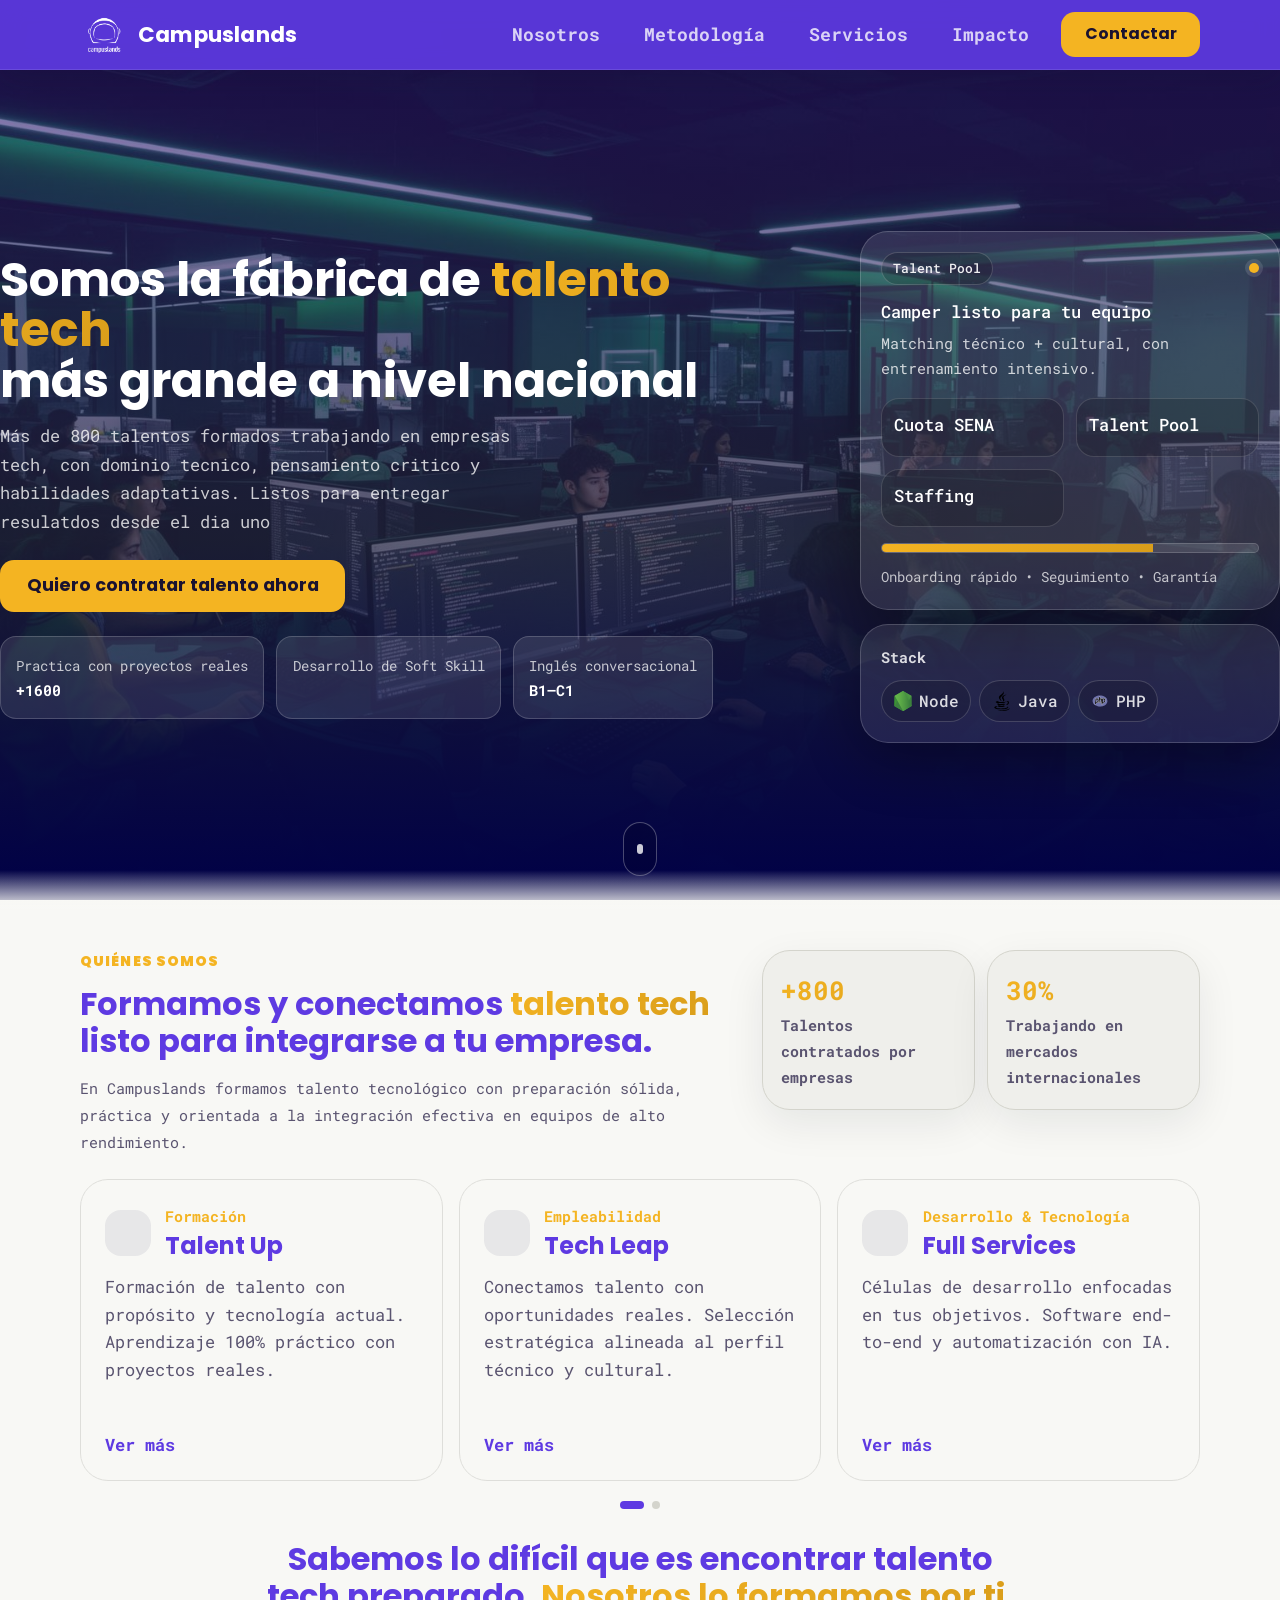
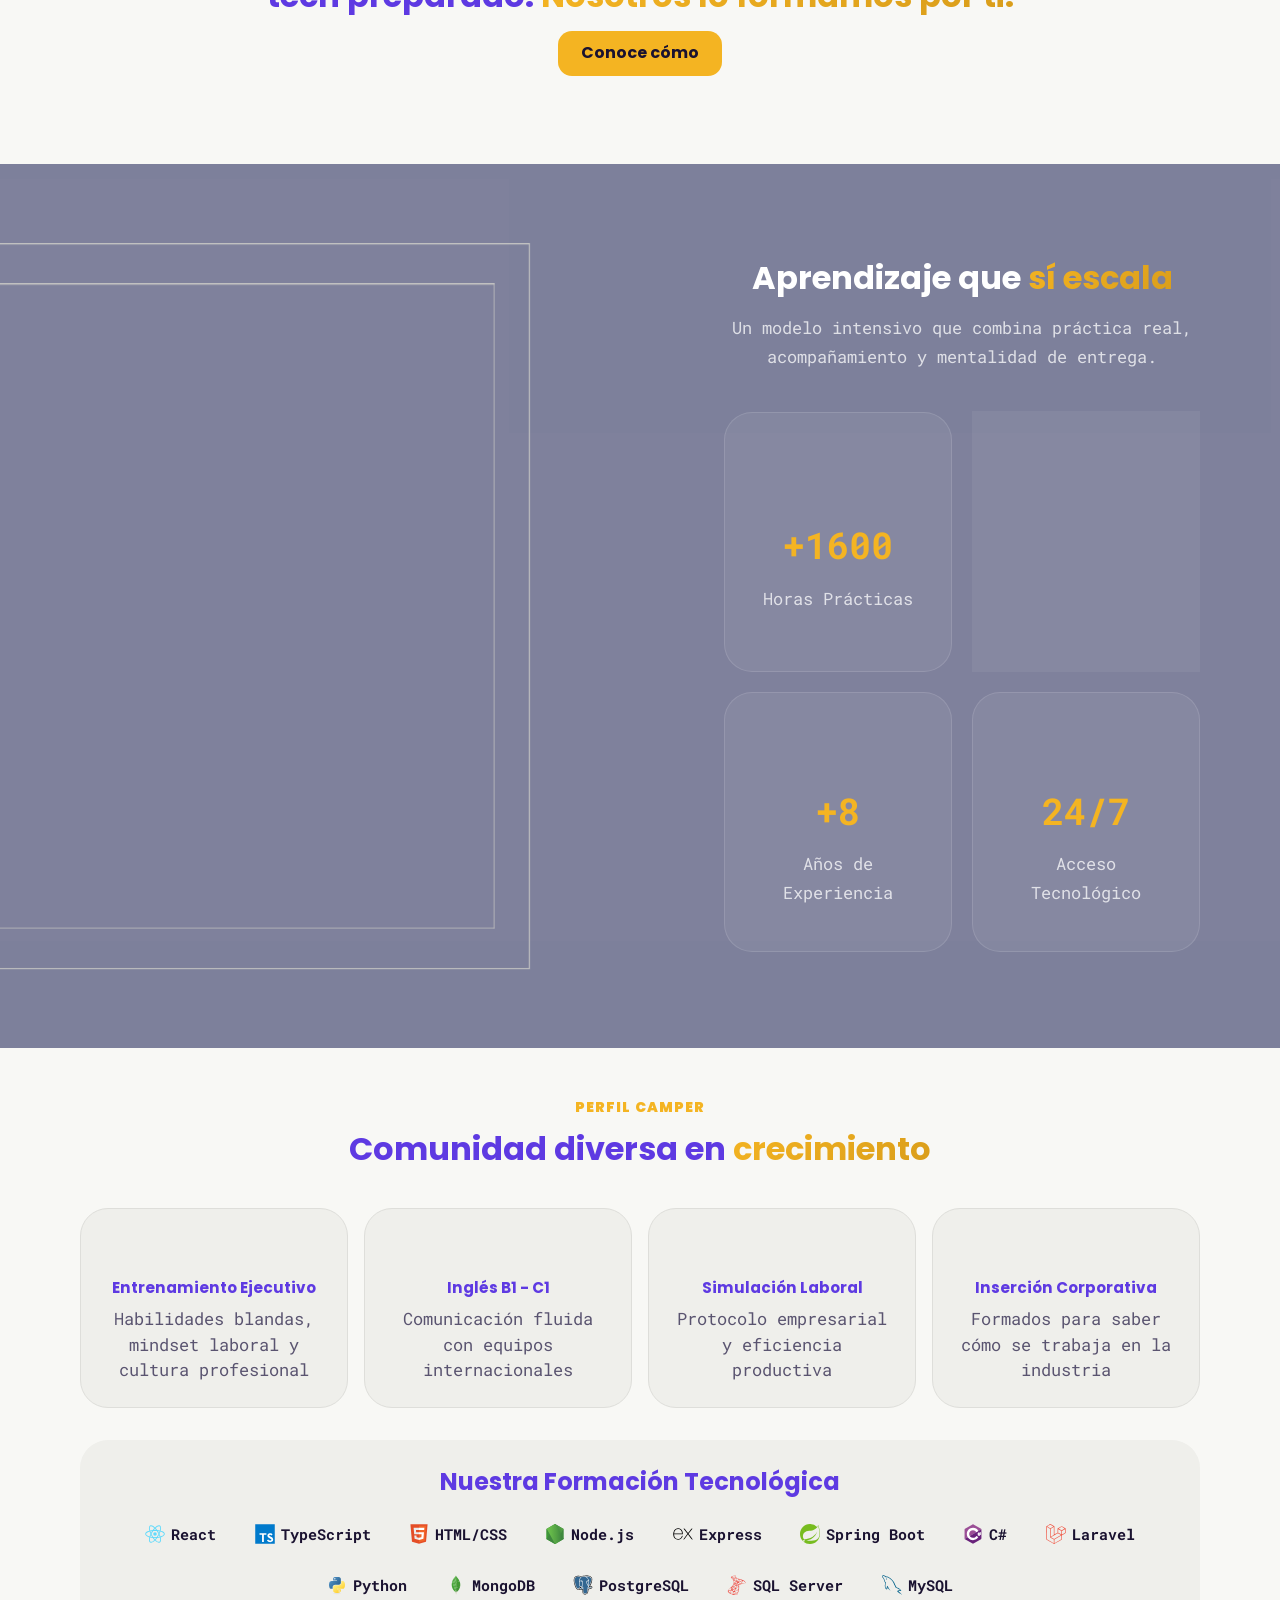
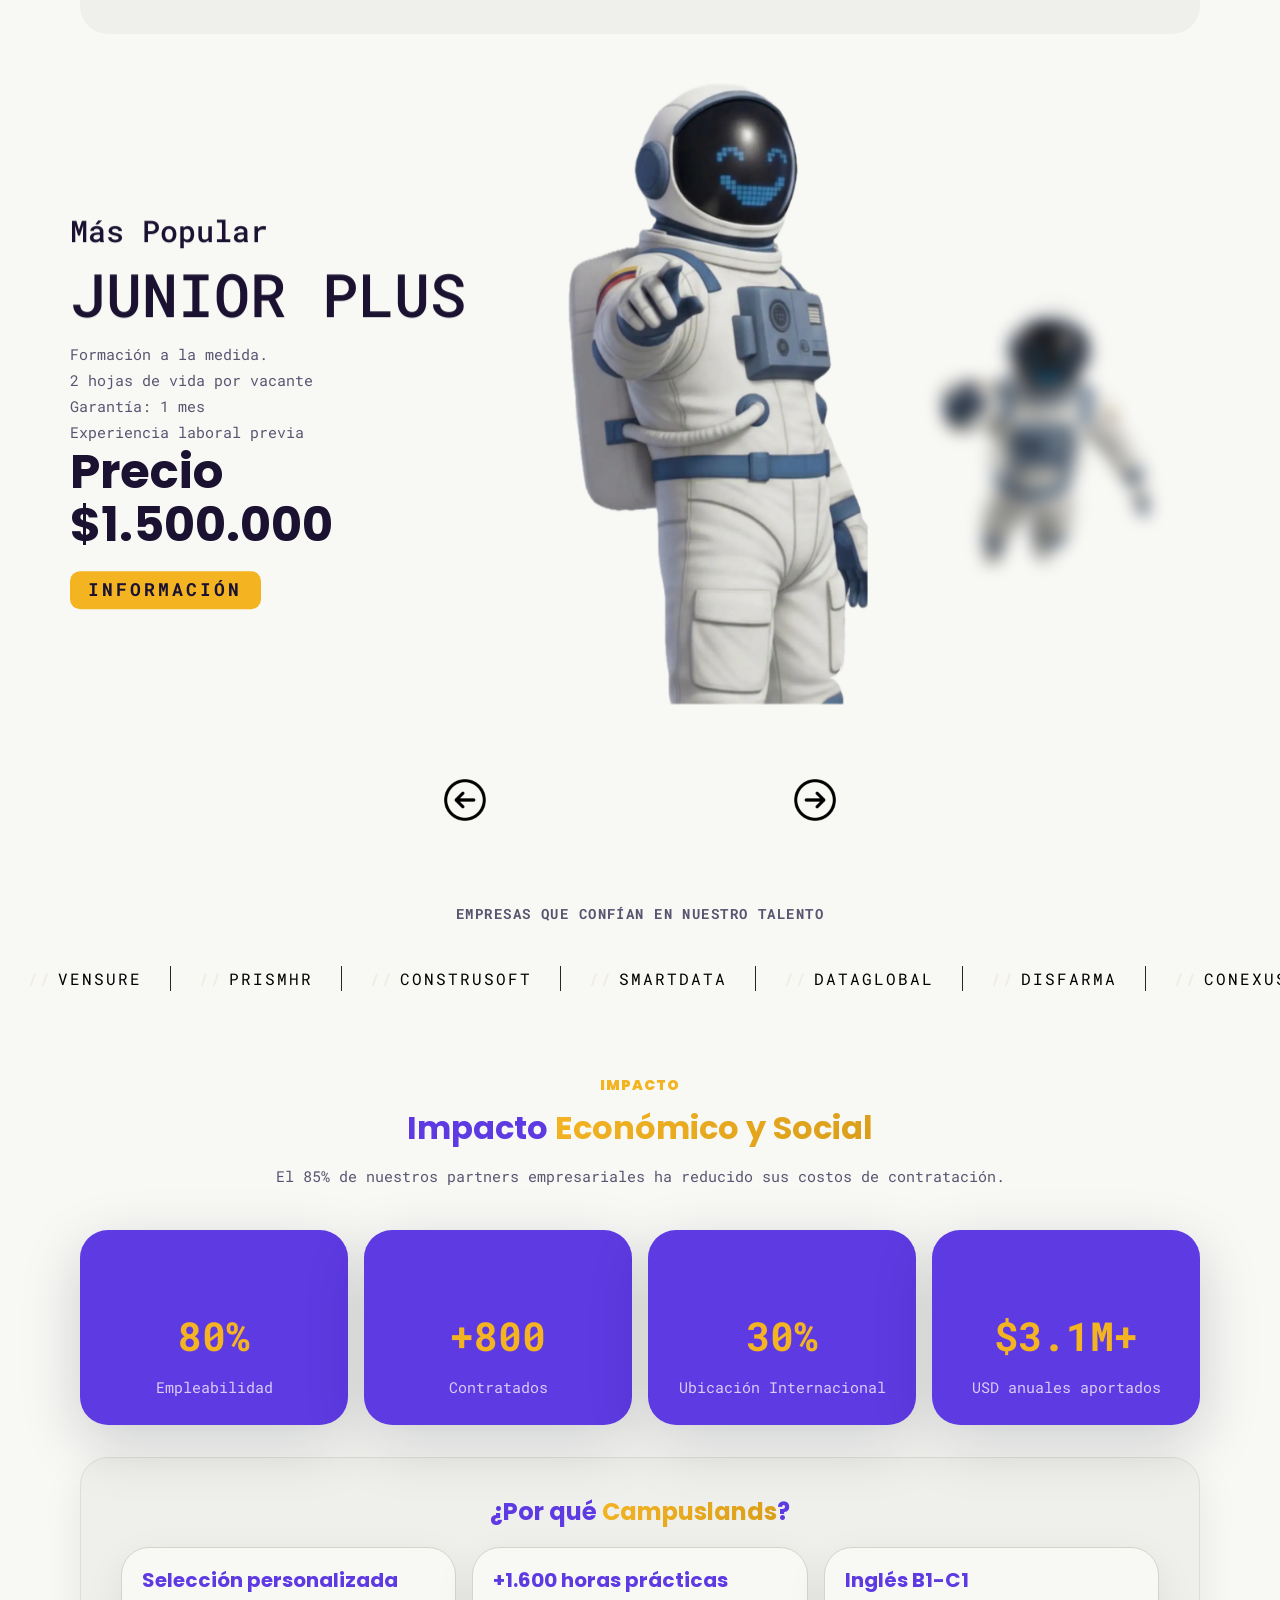
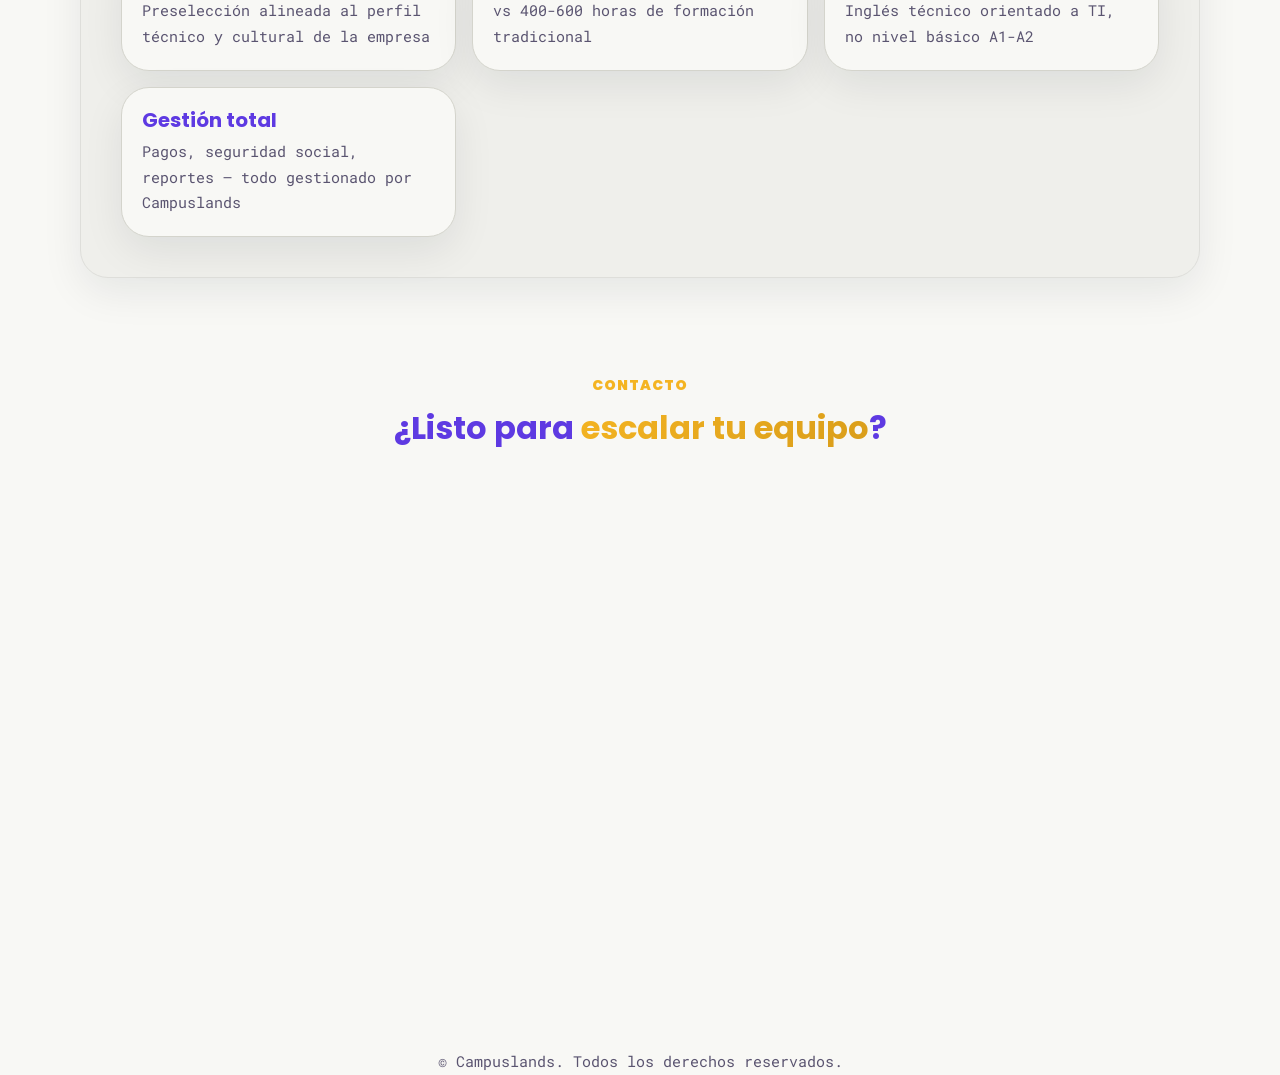
==== commit 45fb7f96: "feat: :sparkles: contact design and methodology" ====
--- a/index.html
+++ b/index.html
@@ -637,30 +637,7 @@
 
         <!-- Lado derecho -->
         <div class="contact-right">
-          <p class="contact-right-tag">Hablemos hoy</p>
-          <h3 class="contact-right-title">Conecta tu empresa con el talento tech que necesitas</h3>
-          <p class="contact-right-desc">
-            Cuéntanos tu vacante y en menos de 24 horas te presentamos perfiles listos para integrarse a tu equipo.
-          </p>
-
-          <div class="contact-buttons">
-            <a href="https://wa.me/573236736422" target="_blank" rel="noopener noreferrer"
-              class="btn-primary btn-lg btn-full">
-              <i data-lucide="message-circle" aria-hidden="true"></i>
-              Escribir por WhatsApp
-            </a>
-            <a href="mailto:karolain.huerfano@campuslands.com" class="btn-outline btn-lg btn-full">
-              <i data-lucide="mail" aria-hidden="true"></i>
-              Enviar correo
-            </a>
-          </div>
-
-          <div class="contact-trust">
-            <span class="contact-trust-icon">
-              <i data-lucide="shield-check" aria-hidden="true"></i>
-            </span>
-            <p><strong>Sin compromiso.</strong> Te asesoramos sin costo.</p>
-          </div>
+          <img src="./IMG/mapa.png" alt="" class="mapaZF">
         </div>
 
       </div>
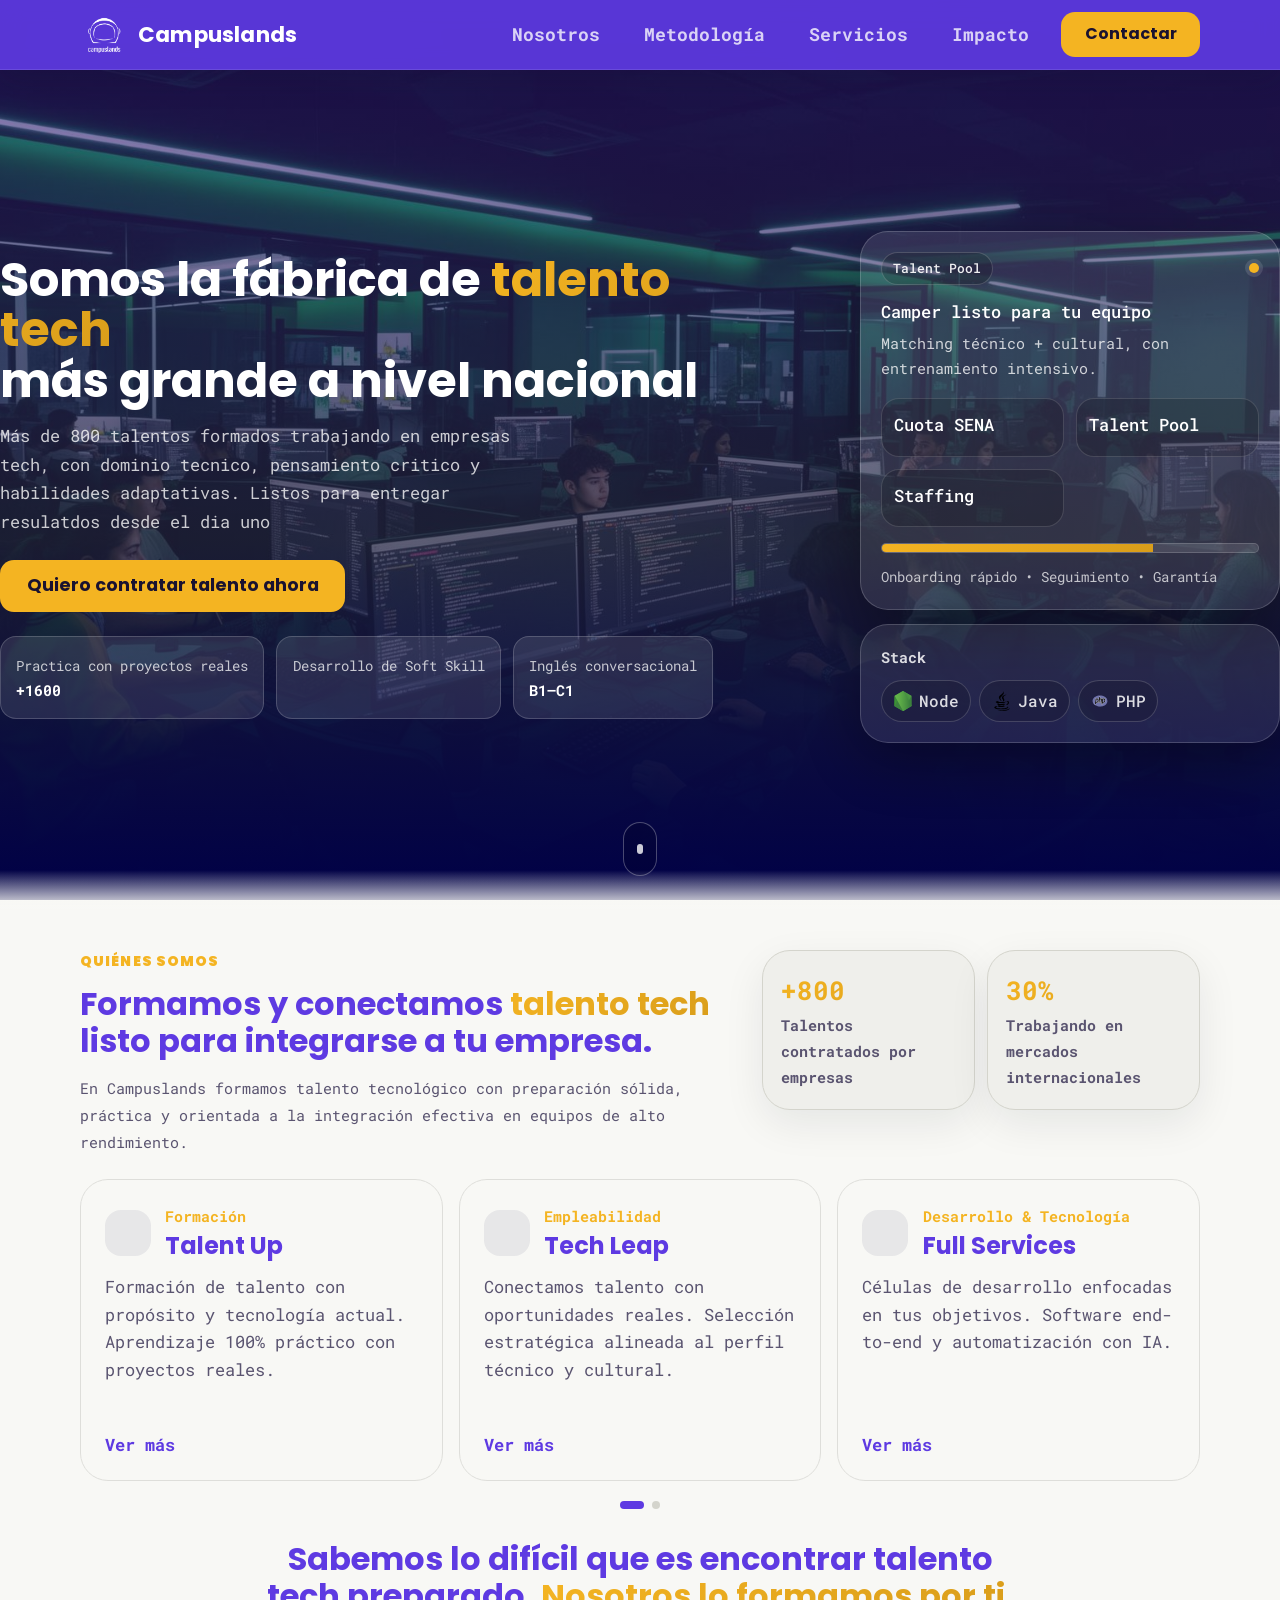
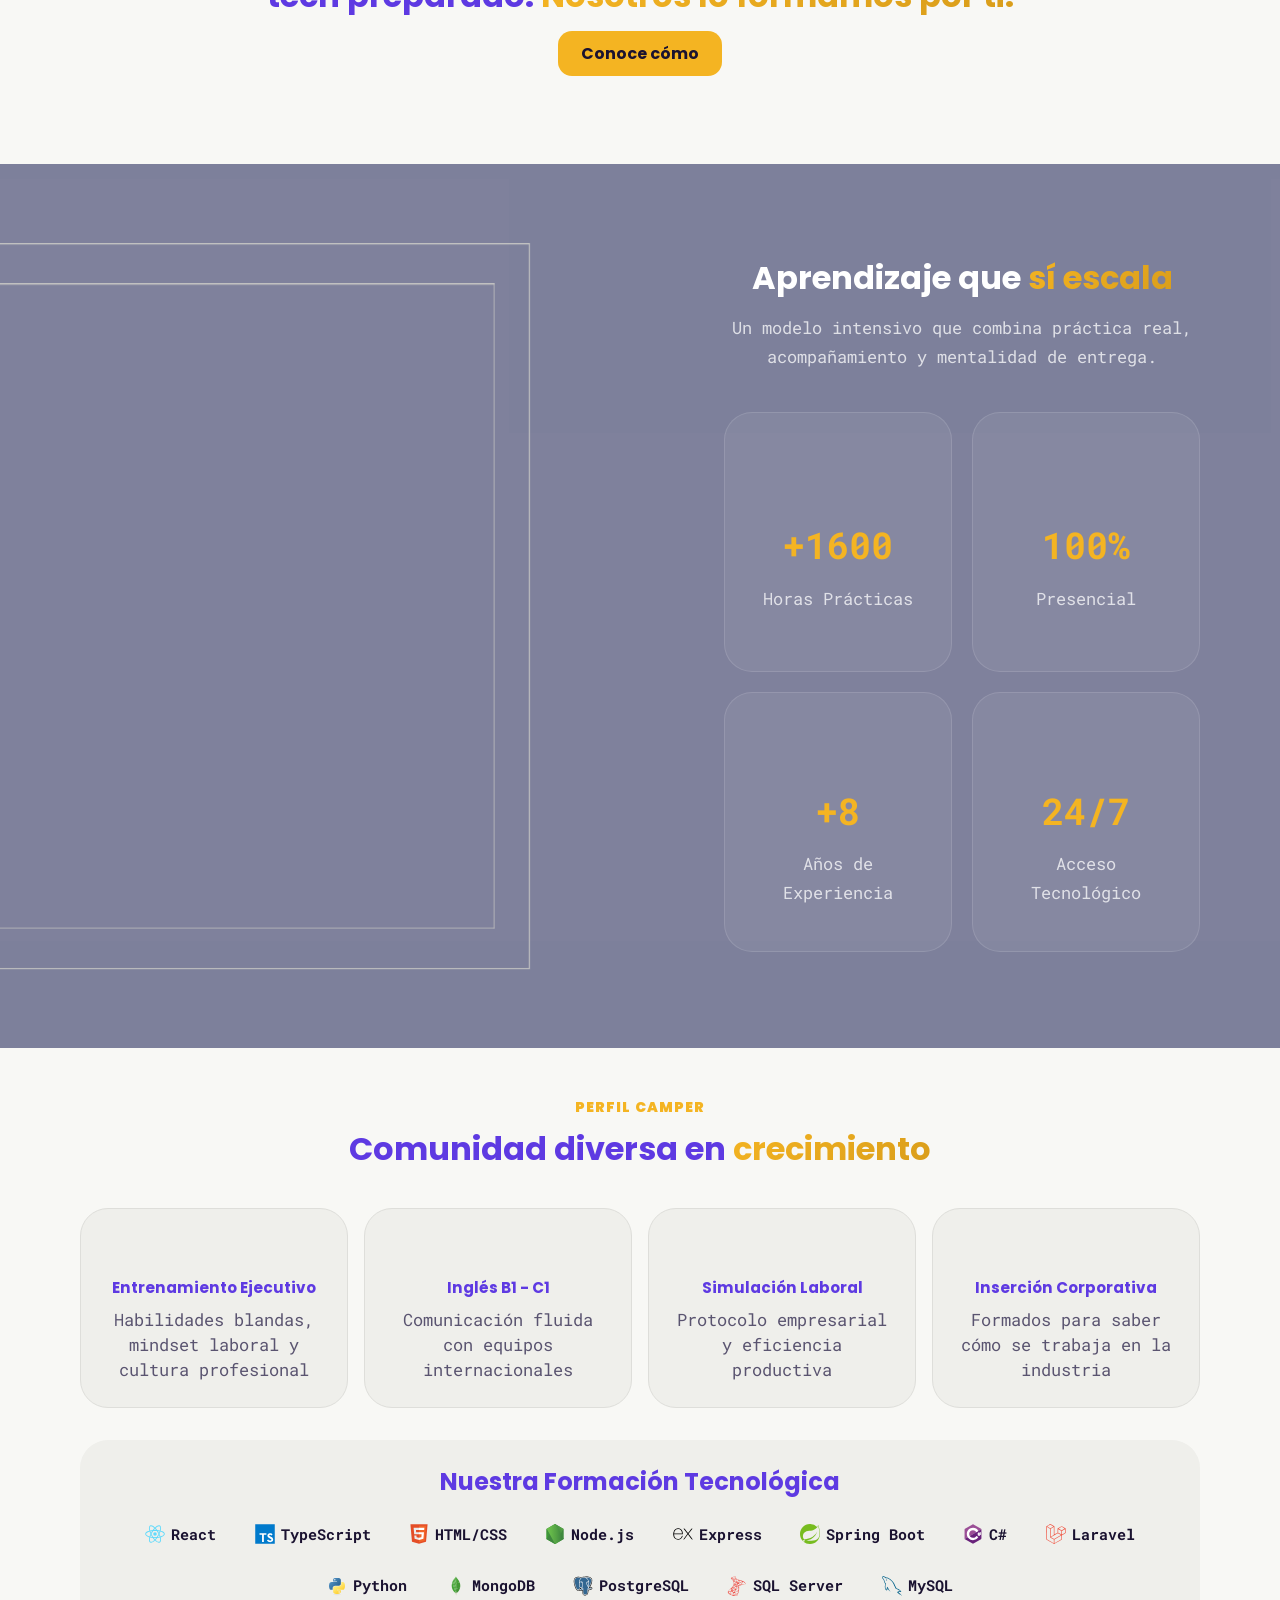
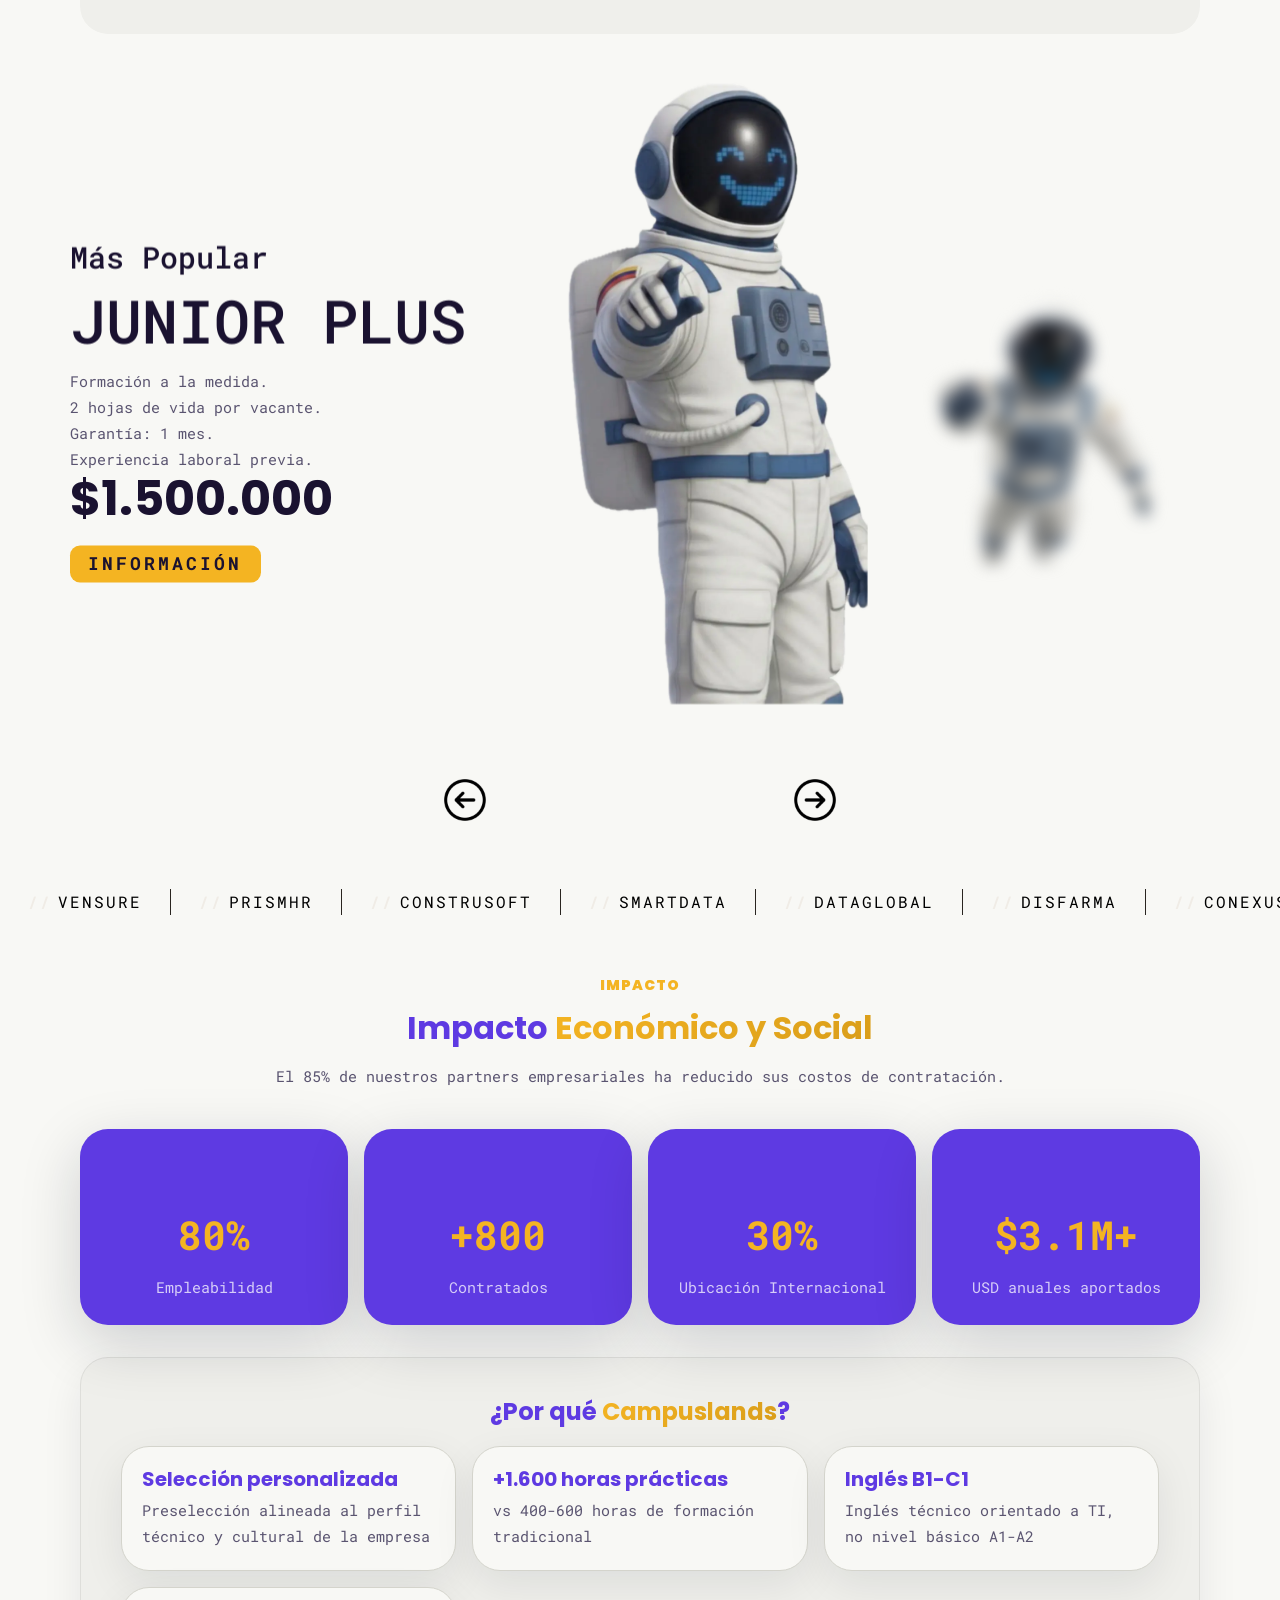
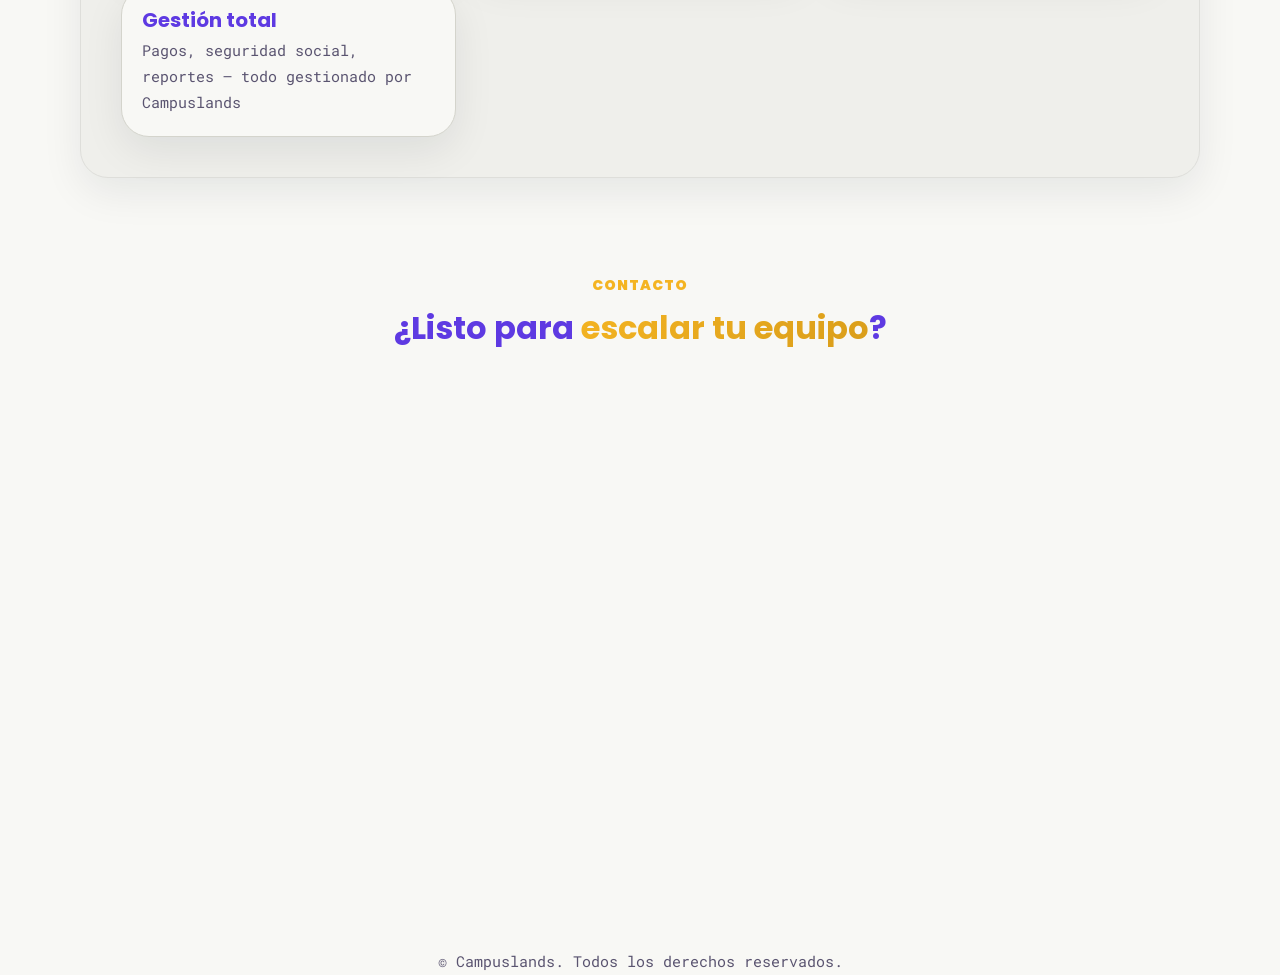
==== commit 08949c67: "feat: :sparkles: Text correction and business bar" ====
--- a/index.html
+++ b/index.html
@@ -164,7 +164,7 @@
               Ver más <i data-lucide="chevron-down" aria-hidden="true"></i>
             </button>
             <ul class="card-details">
-              <li>Programas intensivos de 6 a 12 meses</li>
+              <li>Programa intensivos de 10 meses</li>
               <li>Stack tecnológico actualizado: React, Node.js, Java, Spring Boot, bases de datos</li>
               <li>Metodología basada en proyectos reales con empresas</li>
               <li>Desarrollo de habilidades blandas: comunicación, trabajo en equipo y liderazgo</li>
@@ -223,23 +223,25 @@
               <div class="card-icon"><i data-lucide="brain" aria-hidden="true"></i></div>
               <div>
                 <p class="card-subtitle">Inteligencia Artificial</p>
-                <h3 class="card-title">IA Academy</h3>
+                <h3 class="card-title">AI Learning Track</h3>
               </div>
             </div>
             <p class="card-description">
-              Células de desarrollo enfocadas en tus objetivos. Software end-to-end y automatización con IA.
+              Formación intensiva en IA aplicada, enfocada en preparar talento para resolver problemas reales con datos
+              y modelos inteligentes.
             </p>
             <button class="btn-expand" type="button" aria-expanded="false">
               Ver más <i data-lucide="chevron-down" aria-hidden="true"></i>
             </button>
             <ul class="card-details">
-              <li>Equipos dedicados de desarrollo bajo modalidad outsourcing</li>
-              <li>Desarrollo de software a la medida: web, móvil y backend</li>
-              <li>Automatización de procesos con inteligencia artificial</li>
-              <li>Consultoría tecnológica y transformación digital</li>
-              <li>Soporte continuo y escalabilidad según necesidades del negocio</li>
+              <li>Fundamentos de machine learning y deep learning</li>
+              <li>Desarrollo de modelos predictivos con Python</li>
+              <li>Procesamiento de datos y análisis con herramientas modernas</li>
+              <li>Implementación de soluciones con IA en entornos reales</li>
+              <li>Uso de APIs de IA y automatización inteligente</li>
             </ul>
           </div>
+
         </div>
         <!-- Dots de navegación — 4 cards -->
         <div class="cards-dots" aria-hidden="true">
@@ -421,7 +423,7 @@
       </div>
     </div>
   </section>
-
+  
 
 
   <!-- SERVICES — FIX #1: id="services" solo en el <section>, no en el <div class="carousel"> -->
@@ -437,10 +439,9 @@
               <p>Formación a la medida.</p>
             </div>
             <div>
-              <p>2 hojas de vida por vacante</p>
-              <p>Garantía: 1 mes</p>
-              <p>Experiencia Campuslands</p>
-              <h1>Precio</h1>
+              <p>2 hojas de vida por vacante.</p>
+              <p>Garantía: 1 mes.</p>
+              <p>Experiencia Campuslands.</p>
               <h1>$1.000.000</h1>
             </div>
             <a href="https://wa.me/573236736422" class="seeMore" target="_blank"
@@ -457,10 +458,9 @@
               <p>Formación a la medida.</p>
             </div>
             <div>
-              <p>2 hojas de vida por vacante</p>
-              <p>Garantía: 1 mes</p>
-              <p>Experiencia laboral previa</p>
-              <h1>Precio</h1>
+              <p>2 hojas de vida por vacante.</p>
+              <p>Garantía: 1 mes.</p>
+              <p>Experiencia laboral previa.</p>
               <h1>$1.500.000</h1>
             </div>
             <a href="https://wa.me/573236736422" class="seeMore" target="_blank"
@@ -477,10 +477,9 @@
               <p>Formación a la medida.</p>
             </div>
             <div>
-              <p>2 hojas de vida por vacante</p>
-              <p>Garantía: 2 meses</p>
-              <p>Amplia experiencia laboral</p>
-              <h1>Precio</h1>
+              <p>2 hojas de vida por vacante.</p>
+              <p>Garantía: 2 meses.</p>
+              <p>Amplia experiencia laboral.</p>
               <h1>1 salario Camper</h1>
             </div>
             <a href="https://wa.me/573236736422" class="seeMore" target="_blank"
@@ -499,31 +498,43 @@
       </div>
     </div>
   </section>
+
   <!-- CLIENTS -->
-
-  <section class="section-clients">
-    <p class="clients-title">Empresas que confían en nuestro talento</p>
-    <div class="marquee">
-      <div class="marquee-inner">
-        <span class="m-item"><b>//</b>Vensure</span>
-        <span class="m-item"><b>//</b>PrismHR</span>
-        <span class="m-item"><b>//</b>Construsoft</span>
-        <span class="m-item"><b>//</b>SmartData</span>
-        <span class="m-item"><b>//</b>Dataglobal</span>
-        <span class="m-item"><b>//</b>Disfarma</span>
-        <span class="m-item"><b>//</b>Conexus-IT</span>
-        <span class="m-item"><b>//</b>Aliaddo</span>
-        <span class="m-item"><b>//</b>PIX Robotics</span>
-        <span class="m-item"><b>//</b>WWSE</span>
-        <span class="m-item"><b>//</b>Casa de Software</span>
-        <span class="m-item"><b>//</b>MacondoTek</span>
-        <span class="m-item"><b>//</b>Conexalas</span>
-        <span class="m-item"><b>//</b>Lechecol</span>
-
-      </div>
-    </div>
-
-  </section>
+  <div class="marquee">
+    <div class="marquee-inner">
+      <!-- ORIGINAL -->
+      <span class="m-item"><b>//</b>Vensure</span>
+      <span class="m-item"><b>//</b>PrismHR</span>
+      <span class="m-item"><b>//</b>Construsoft</span>
+      <span class="m-item"><b>//</b>SmartData</span>
+      <span class="m-item"><b>//</b>Dataglobal</span>
+      <span class="m-item"><b>//</b>Disfarma</span>
+      <span class="m-item"><b>//</b>Conexus-IT</span>
+      <span class="m-item"><b>//</b>Aliaddo</span>
+      <span class="m-item"><b>//</b>PIX Robotics</span>
+      <span class="m-item"><b>//</b>WWSE</span>
+      <span class="m-item"><b>//</b>Casa de Software</span>
+      <span class="m-item"><b>//</b>MacondoTek</span>
+      <span class="m-item"><b>//</b>Conexalas</span>
+      <span class="m-item"><b>//</b>Lechecol</span>
+
+      <!-- DUPLICADO -->
+      <span class="m-item"><b>//</b>Vensure</span>
+      <span class="m-item"><b>//</b>PrismHR</span>
+      <span class="m-item"><b>//</b>Construsoft</span>
+      <span class="m-item"><b>//</b>SmartData</span>
+      <span class="m-item"><b>//</b>Dataglobal</span>
+      <span class="m-item"><b>//</b>Disfarma</span>
+      <span class="m-item"><b>//</b>Conexus-IT</span>
+      <span class="m-item"><b>//</b>Aliaddo</span>
+      <span class="m-item"><b>//</b>PIX Robotics</span>
+      <span class="m-item"><b>//</b>WWSE</span>
+      <span class="m-item"><b>//</b>Casa de Software</span>
+      <span class="m-item"><b>//</b>MacondoTek</span>
+      <span class="m-item"><b>//</b>Conexalas</span>
+      <span class="m-item"><b>//</b>Lechecol</span>
+    </div>
+  </div>
 
   <!-- IMPACT -->
   <section id="impact" class="section section-impact">
@@ -581,6 +592,9 @@
       </div>
     </div>
   </section>
+
+  
+
 
 
   <!-- CONTACT -->
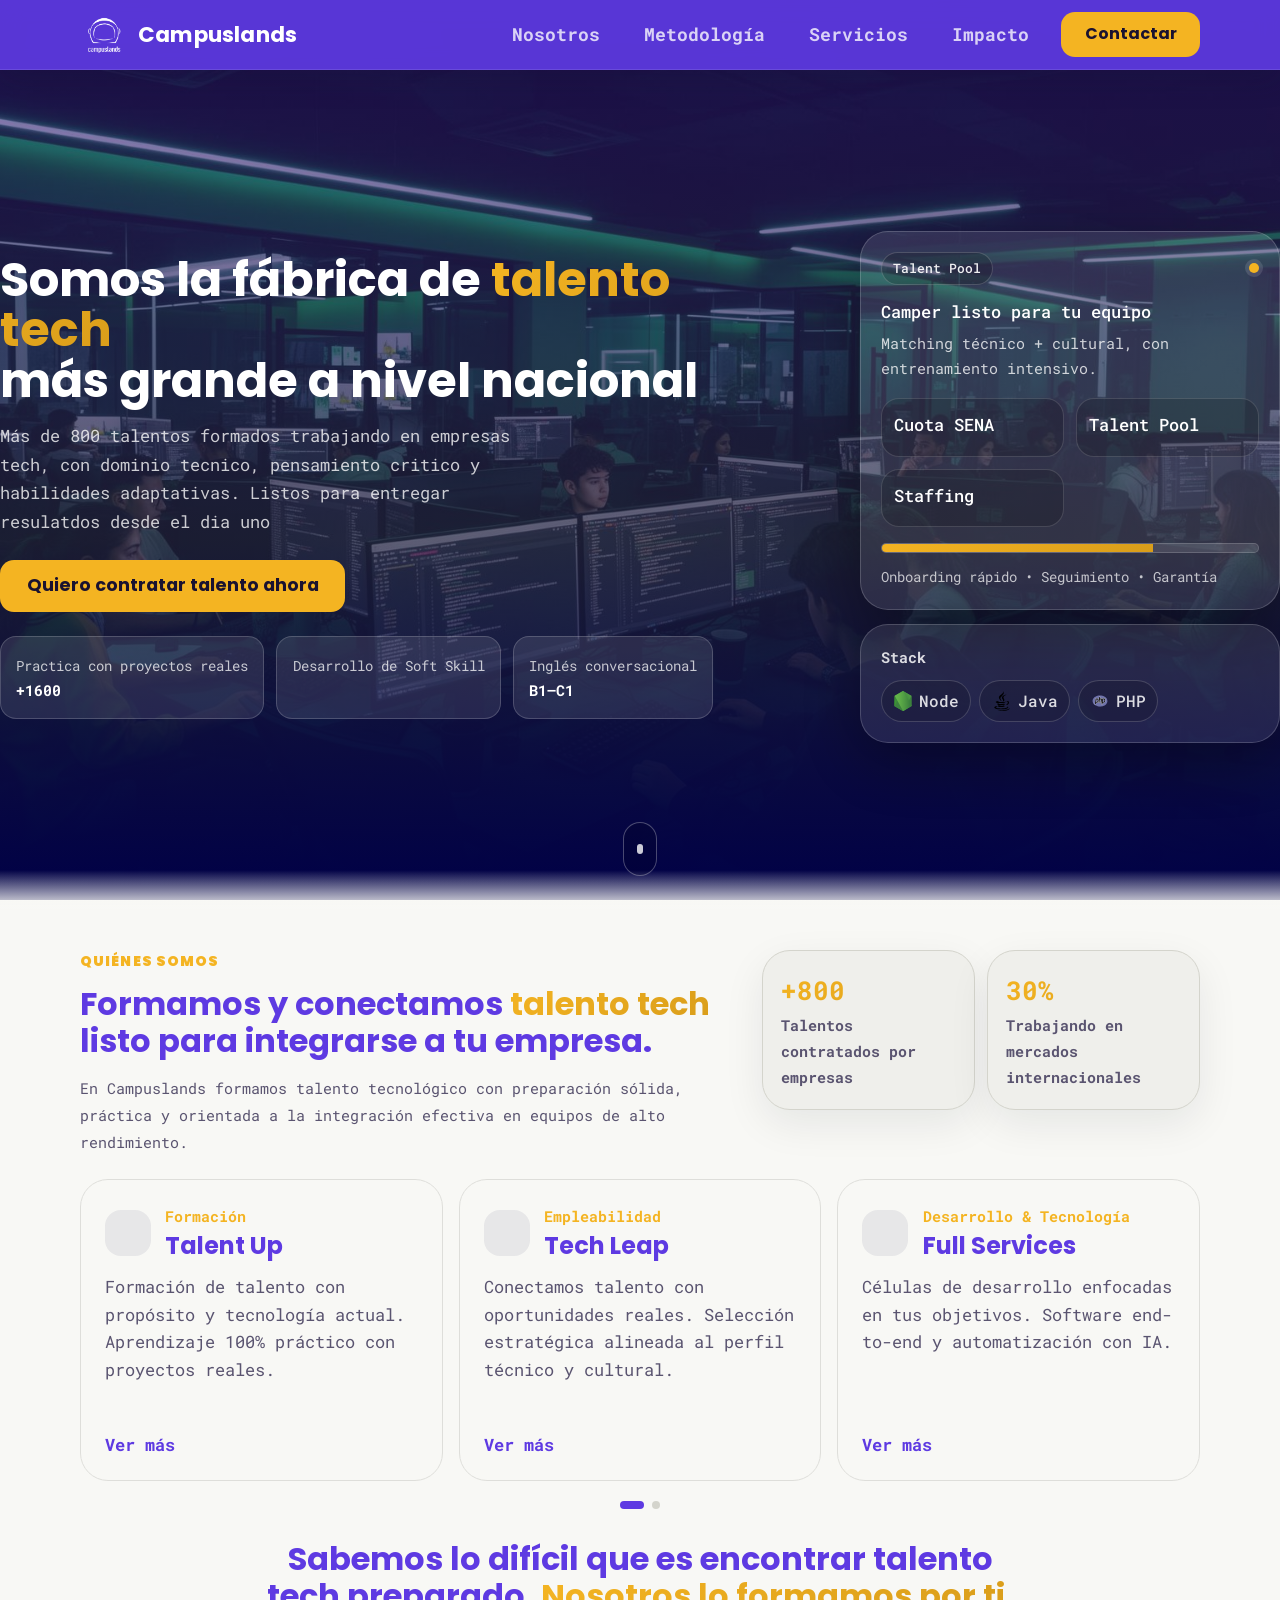
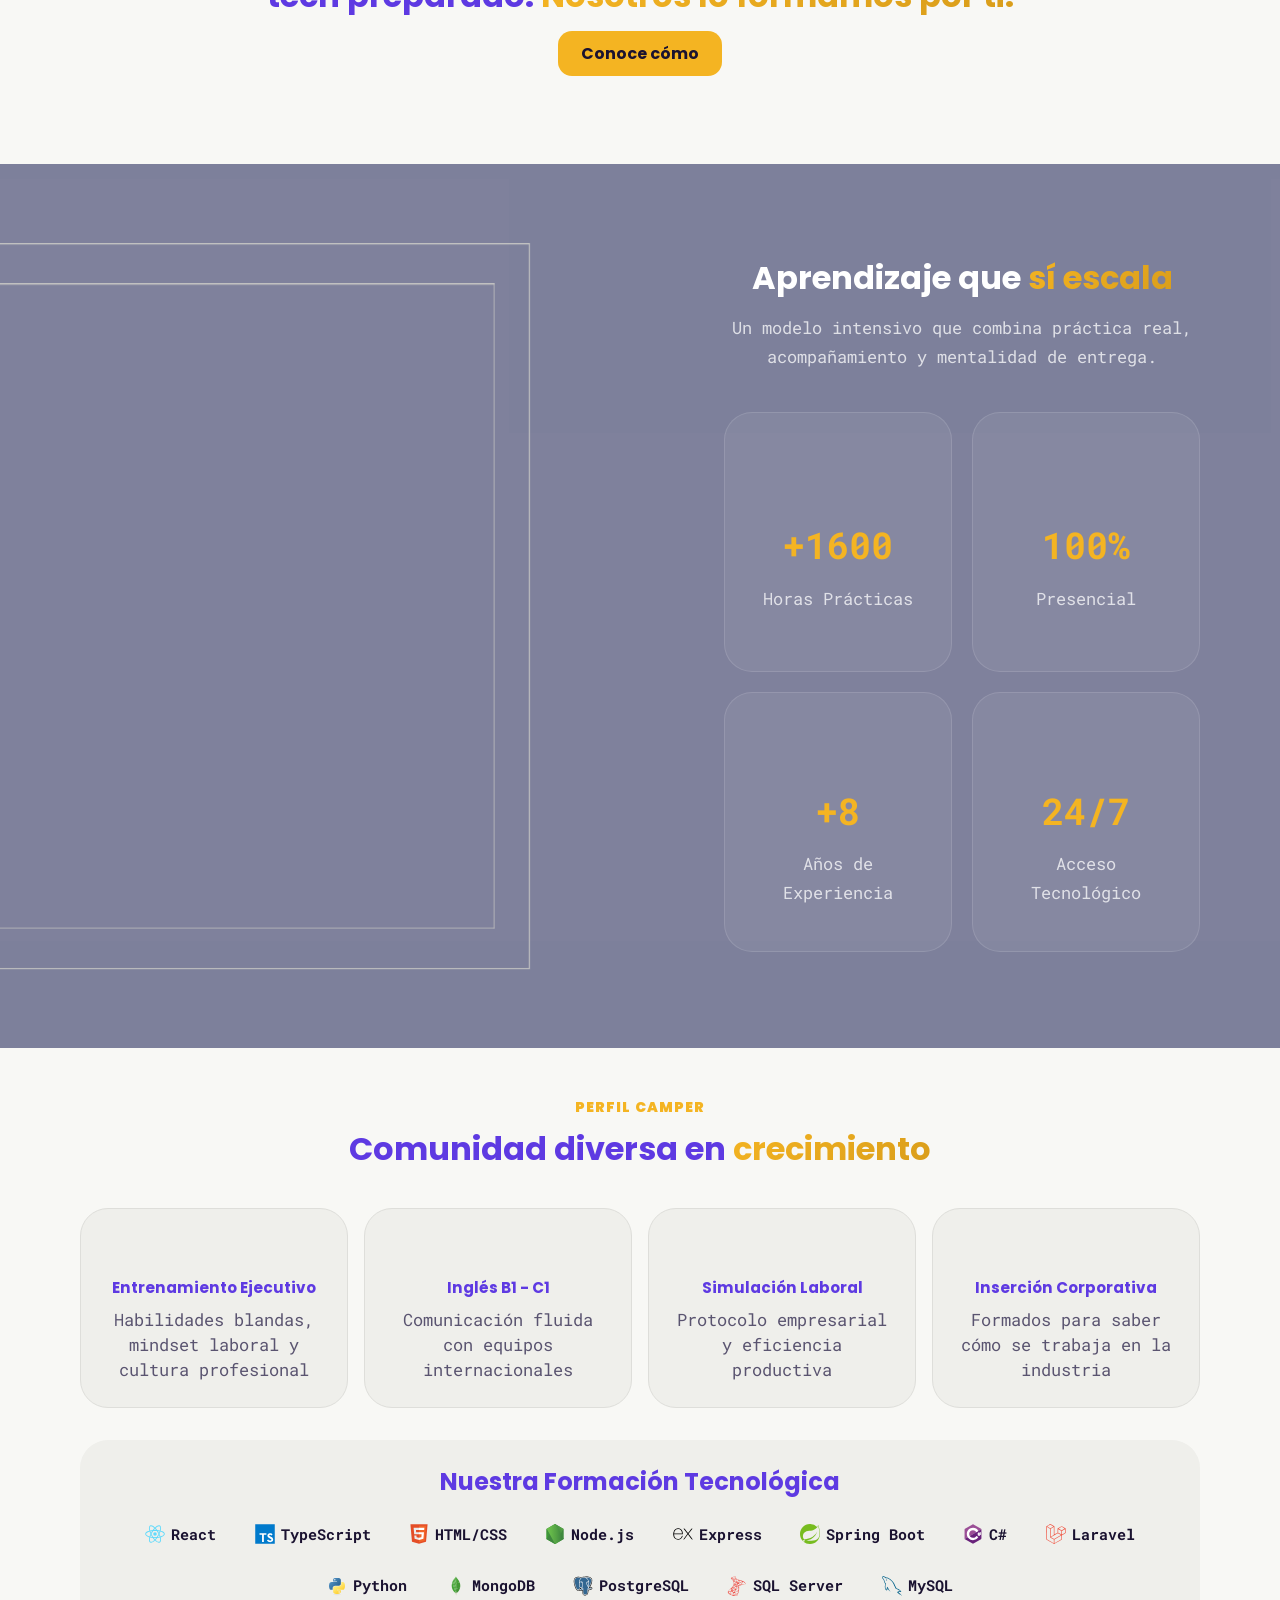
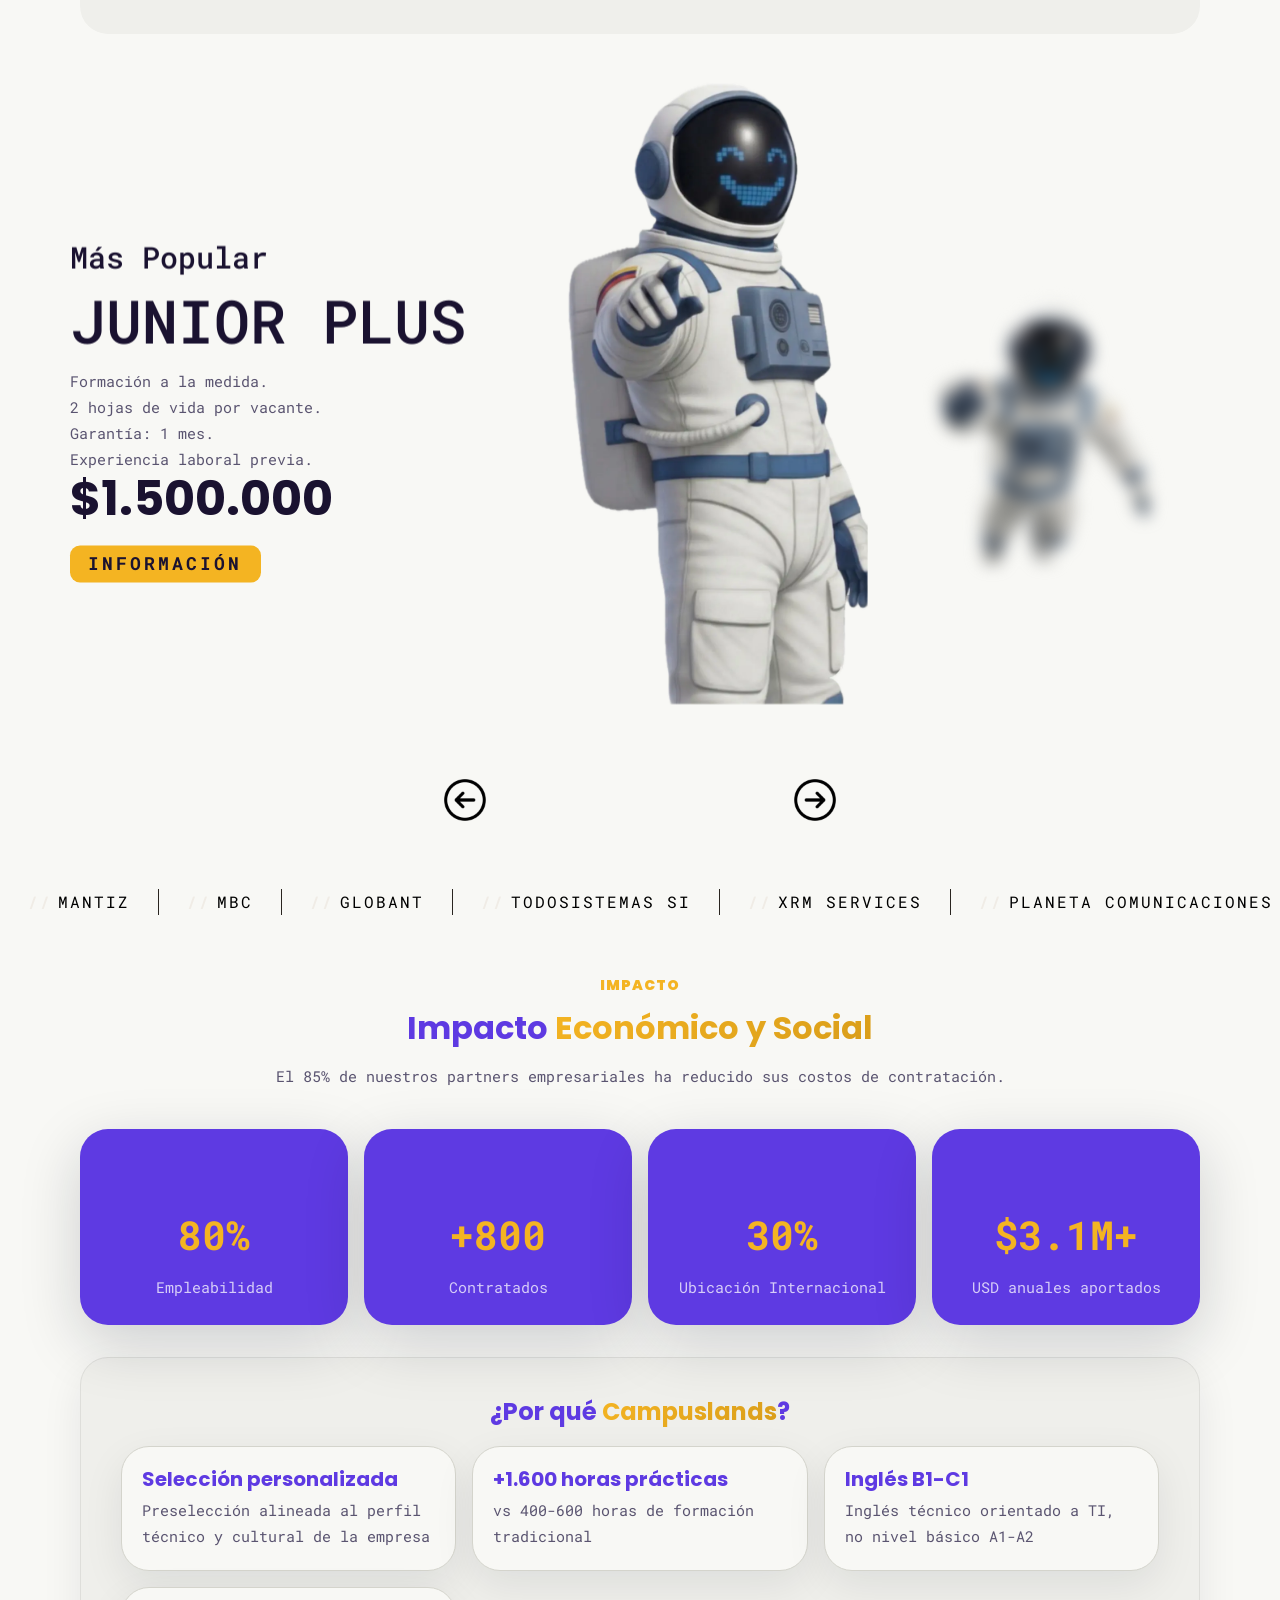
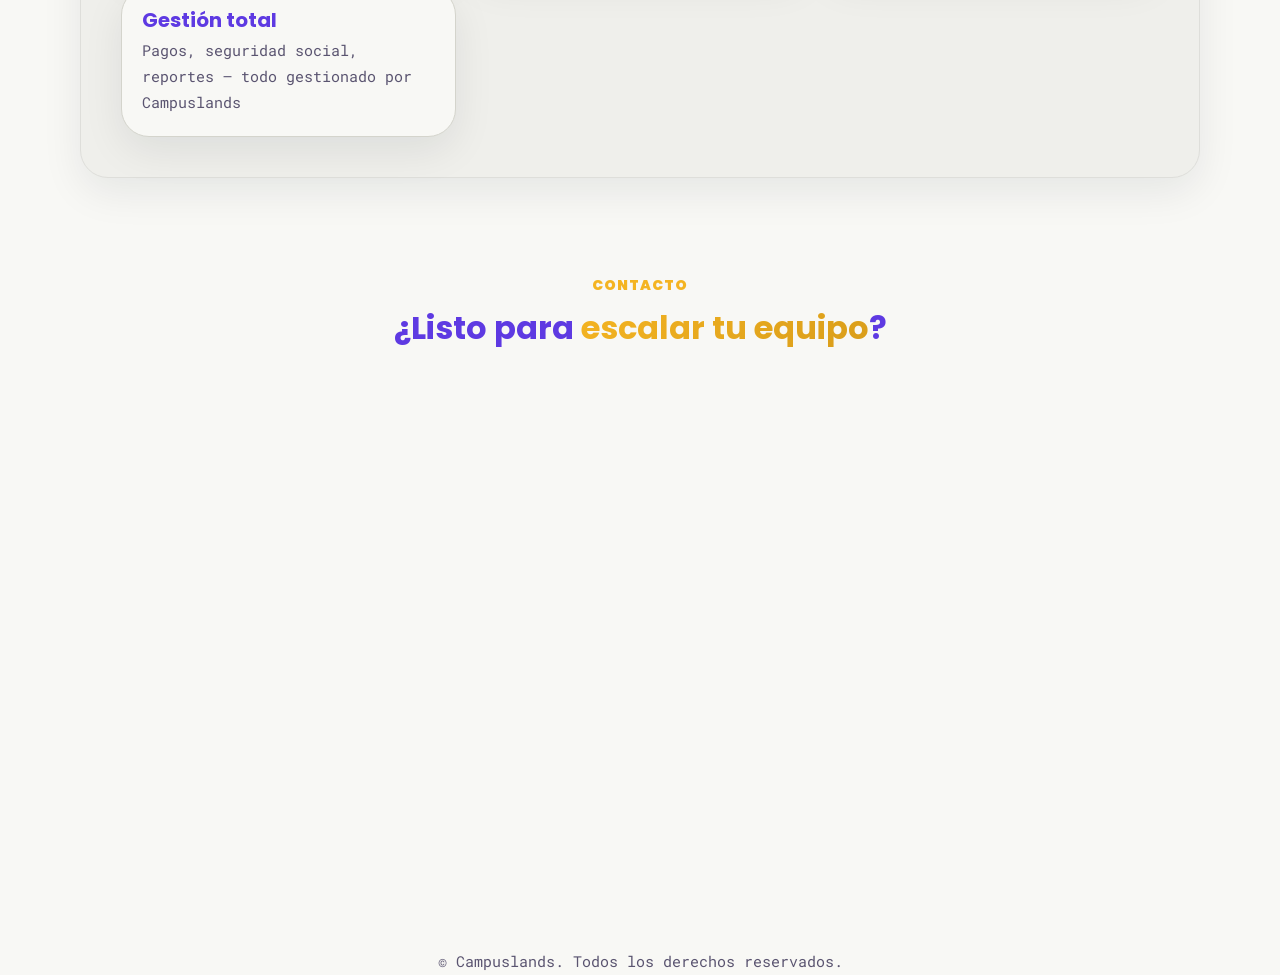
==== commit bdd32c0a: "feat: :sparkles: Text correction" ====
--- a/index.html
+++ b/index.html
@@ -423,7 +423,7 @@
       </div>
     </div>
   </section>
-  
+
 
 
   <!-- SERVICES — FIX #1: id="services" solo en el <section>, no en el <div class="carousel"> -->
@@ -503,36 +503,62 @@
   <div class="marquee">
     <div class="marquee-inner">
       <!-- ORIGINAL -->
-      <span class="m-item"><b>//</b>Vensure</span>
-      <span class="m-item"><b>//</b>PrismHR</span>
-      <span class="m-item"><b>//</b>Construsoft</span>
-      <span class="m-item"><b>//</b>SmartData</span>
-      <span class="m-item"><b>//</b>Dataglobal</span>
-      <span class="m-item"><b>//</b>Disfarma</span>
+      <span class="m-item"><b>//</b>Mantiz</span>
+      <span class="m-item"><b>//</b>MBC</span>
+      <span class="m-item"><b>//</b>Globant</span>
+      <span class="m-item"><b>//</b>Todosistemas SI</span>
+      <span class="m-item"><b>//</b>XRM Services</span>
+      <span class="m-item"><b>//</b>Planeta Comunicaciones</span>
+      <span class="m-item"><b>//</b>Bintel</span>
+      <span class="m-item"><b>//</b>Aliaddo</span>
+      <span class="m-item"><b>//</b>Quibor</span>
+      <span class="m-item"><b>//</b>Kontrol CDM</span>
+      <span class="m-item"><b>//</b>Grafosoft</span>
+      <span class="m-item"><b>//</b>Syscom</span>
+      <span class="m-item"><b>//</b>Pensemos</span>
+      <span class="m-item"><b>//</b>Amaris</span>
+      <span class="m-item"><b>//</b>Arplus</span>
+      <span class="m-item"><b>//</b>Iridian</span>
+      <span class="m-item"><b>//</b>Factura</span>
+      <span class="m-item"><b>//</b>Facilpos</span>
+      <span class="m-item"><b>//</b>Qint</span>
       <span class="m-item"><b>//</b>Conexus-IT</span>
+      <span class="m-item"><b>//</b>Okorum</span>
+      <span class="m-item"><b>//</b>Software Médico</span>
+      <span class="m-item"><b>//</b>Sfarn</span>
+      <span class="m-item"><b>//</b>Cure LATAM</span>
+      <span class="m-item"><b>//</b>FOSCAL</span>
+      <span class="m-item"><b>//</b>Copower</span>
+      <span class="m-item"><b>//</b>Electro Software</span>
+
+      <!-- DUPLICADO -->
+      <span class="m-item"><b>//</b>Mantiz</span>
+      <span class="m-item"><b>//</b>MBC</span>
+      <span class="m-item"><b>//</b>Globant</span>
+      <span class="m-item"><b>//</b>Todosistemas SI</span>
+      <span class="m-item"><b>//</b>XRM Services</span>
+      <span class="m-item"><b>//</b>Planeta Comunicaciones</span>
+      <span class="m-item"><b>//</b>Bintel</span>
       <span class="m-item"><b>//</b>Aliaddo</span>
-      <span class="m-item"><b>//</b>PIX Robotics</span>
-      <span class="m-item"><b>//</b>WWSE</span>
-      <span class="m-item"><b>//</b>Casa de Software</span>
-      <span class="m-item"><b>//</b>MacondoTek</span>
-      <span class="m-item"><b>//</b>Conexalas</span>
-      <span class="m-item"><b>//</b>Lechecol</span>
-
-      <!-- DUPLICADO -->
-      <span class="m-item"><b>//</b>Vensure</span>
-      <span class="m-item"><b>//</b>PrismHR</span>
-      <span class="m-item"><b>//</b>Construsoft</span>
-      <span class="m-item"><b>//</b>SmartData</span>
-      <span class="m-item"><b>//</b>Dataglobal</span>
-      <span class="m-item"><b>//</b>Disfarma</span>
+      <span class="m-item"><b>//</b>Quibor</span>
+      <span class="m-item"><b>//</b>Kontrol CDM</span>
+      <span class="m-item"><b>//</b>Grafosoft</span>
+      <span class="m-item"><b>//</b>Syscom</span>
+      <span class="m-item"><b>//</b>Pensemos</span>
+      <span class="m-item"><b>//</b>Amaris</span>
+      <span class="m-item"><b>//</b>Arplus</span>
+      <span class="m-item"><b>//</b>Iridian</span>
+      <span class="m-item"><b>//</b>Factura</span>
+      <span class="m-item"><b>//</b>Facilpos</span>
+      <span class="m-item"><b>//</b>Qint</span>
       <span class="m-item"><b>//</b>Conexus-IT</span>
-      <span class="m-item"><b>//</b>Aliaddo</span>
-      <span class="m-item"><b>//</b>PIX Robotics</span>
-      <span class="m-item"><b>//</b>WWSE</span>
-      <span class="m-item"><b>//</b>Casa de Software</span>
-      <span class="m-item"><b>//</b>MacondoTek</span>
-      <span class="m-item"><b>//</b>Conexalas</span>
-      <span class="m-item"><b>//</b>Lechecol</span>
+      <span class="m-item"><b>//</b>Okorum</span>
+      <span class="m-item"><b>//</b>Software Médico</span>
+      <span class="m-item"><b>//</b>Sfarn</span>
+      <span class="m-item"><b>//</b>Cure LATAM</span>
+      <span class="m-item"><b>//</b>FOSCAL</span>
+      <span class="m-item"><b>//</b>Copower</span>
+      <span class="m-item"><b>//</b>Electro Software</span>
     </div>
   </div>
 
@@ -593,7 +619,7 @@
     </div>
   </section>
 
-  
+
 
 
 
